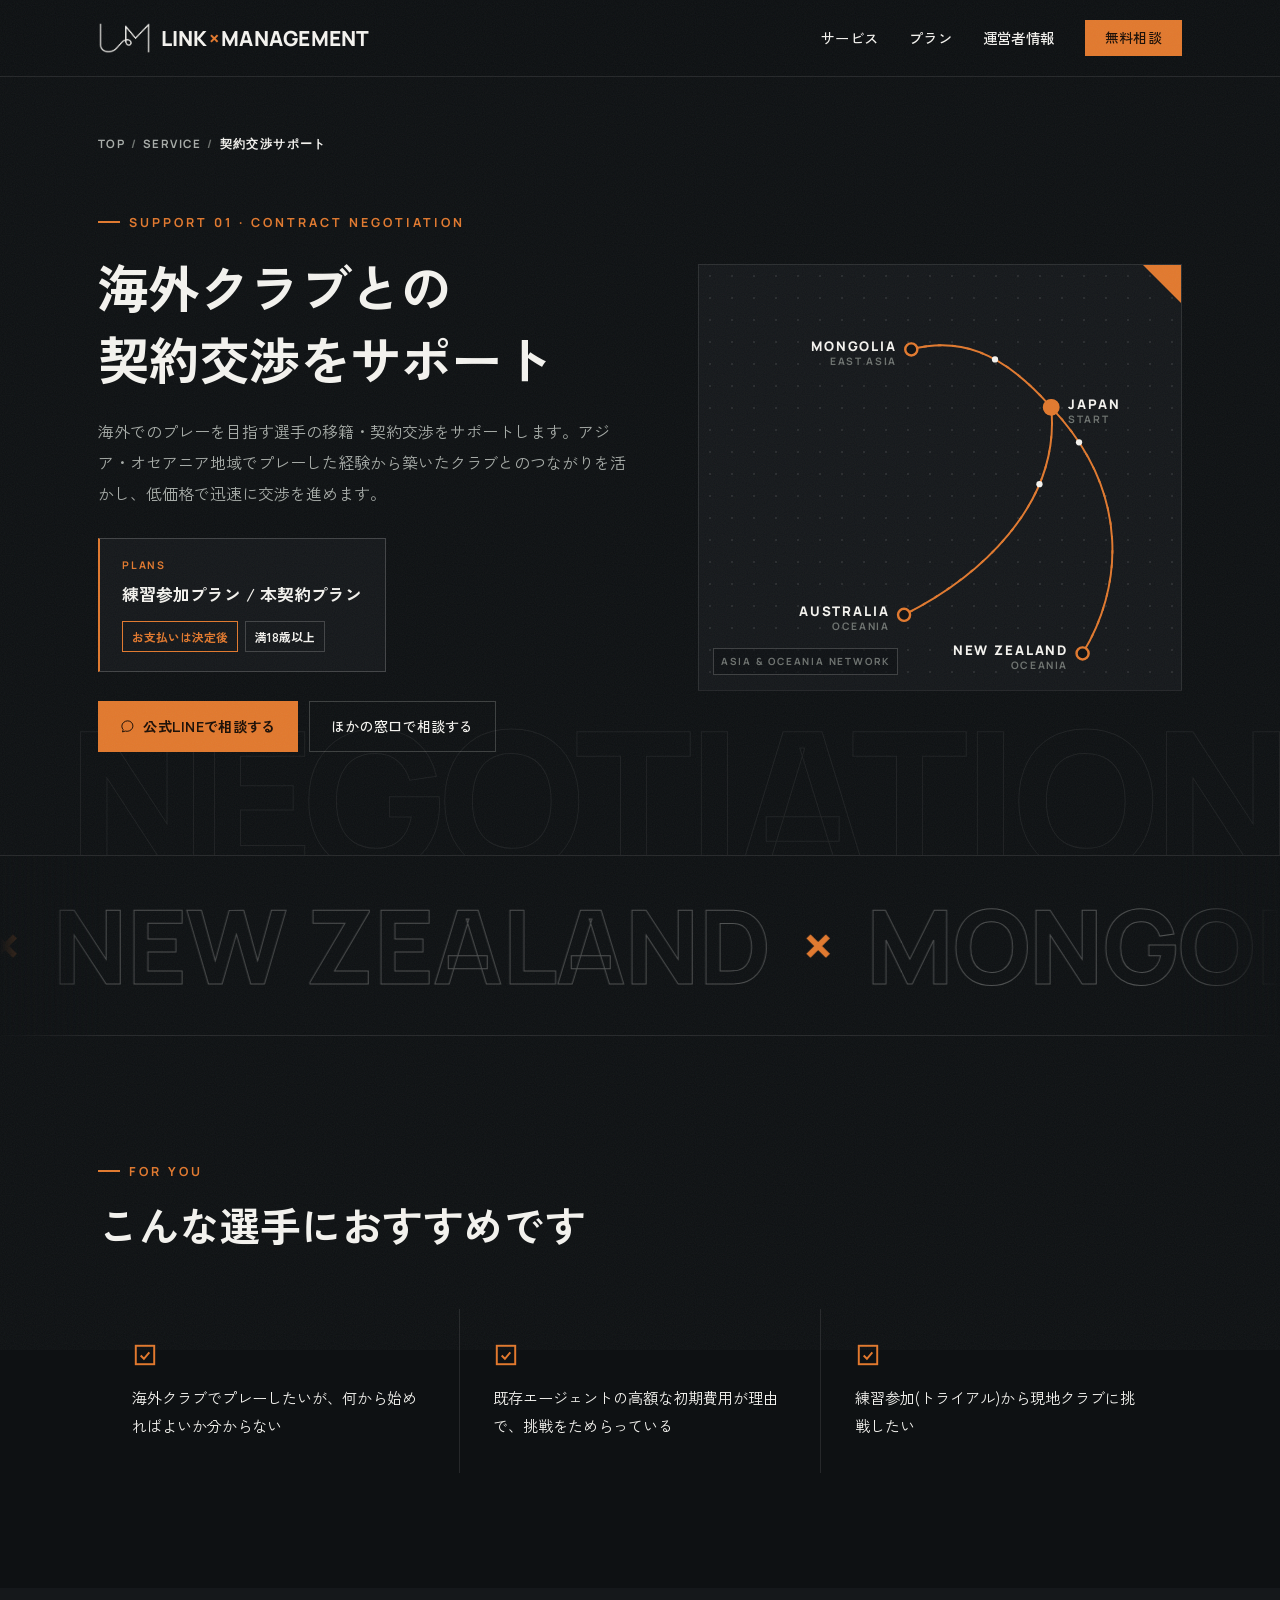
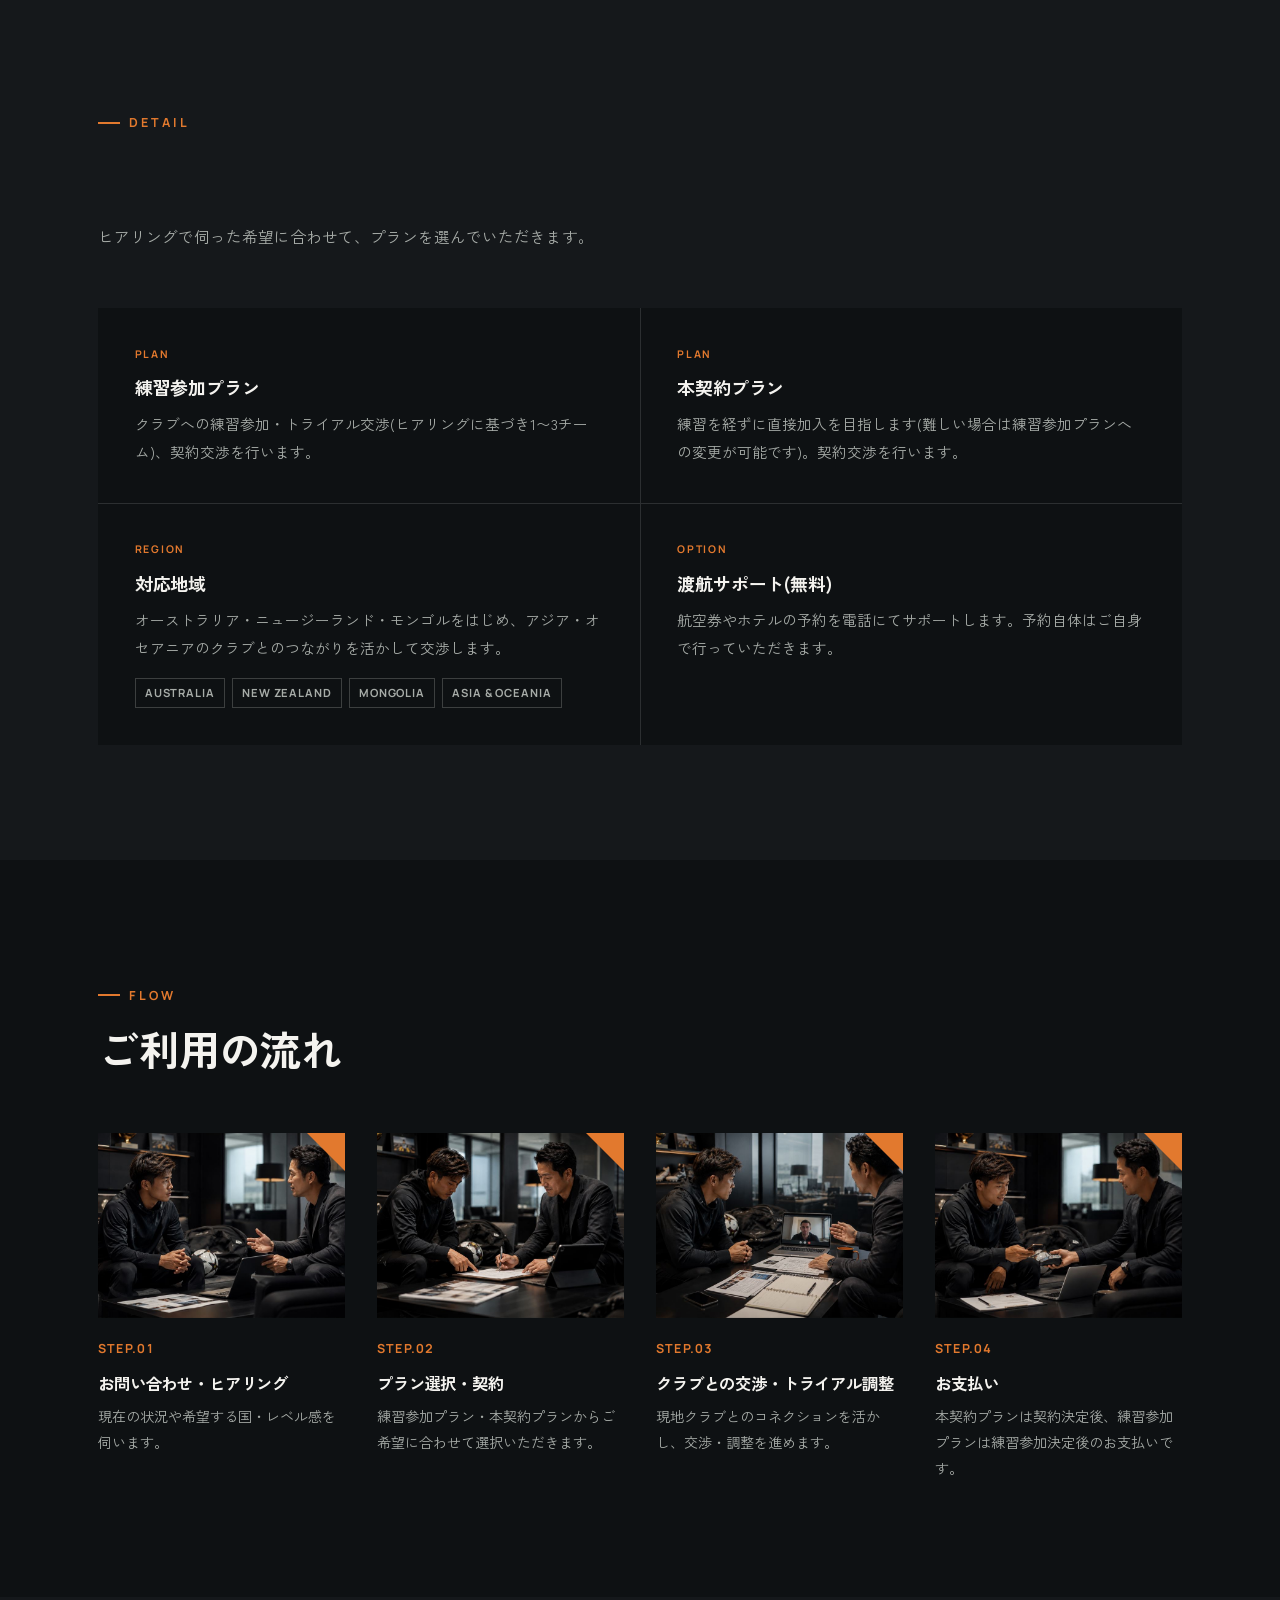
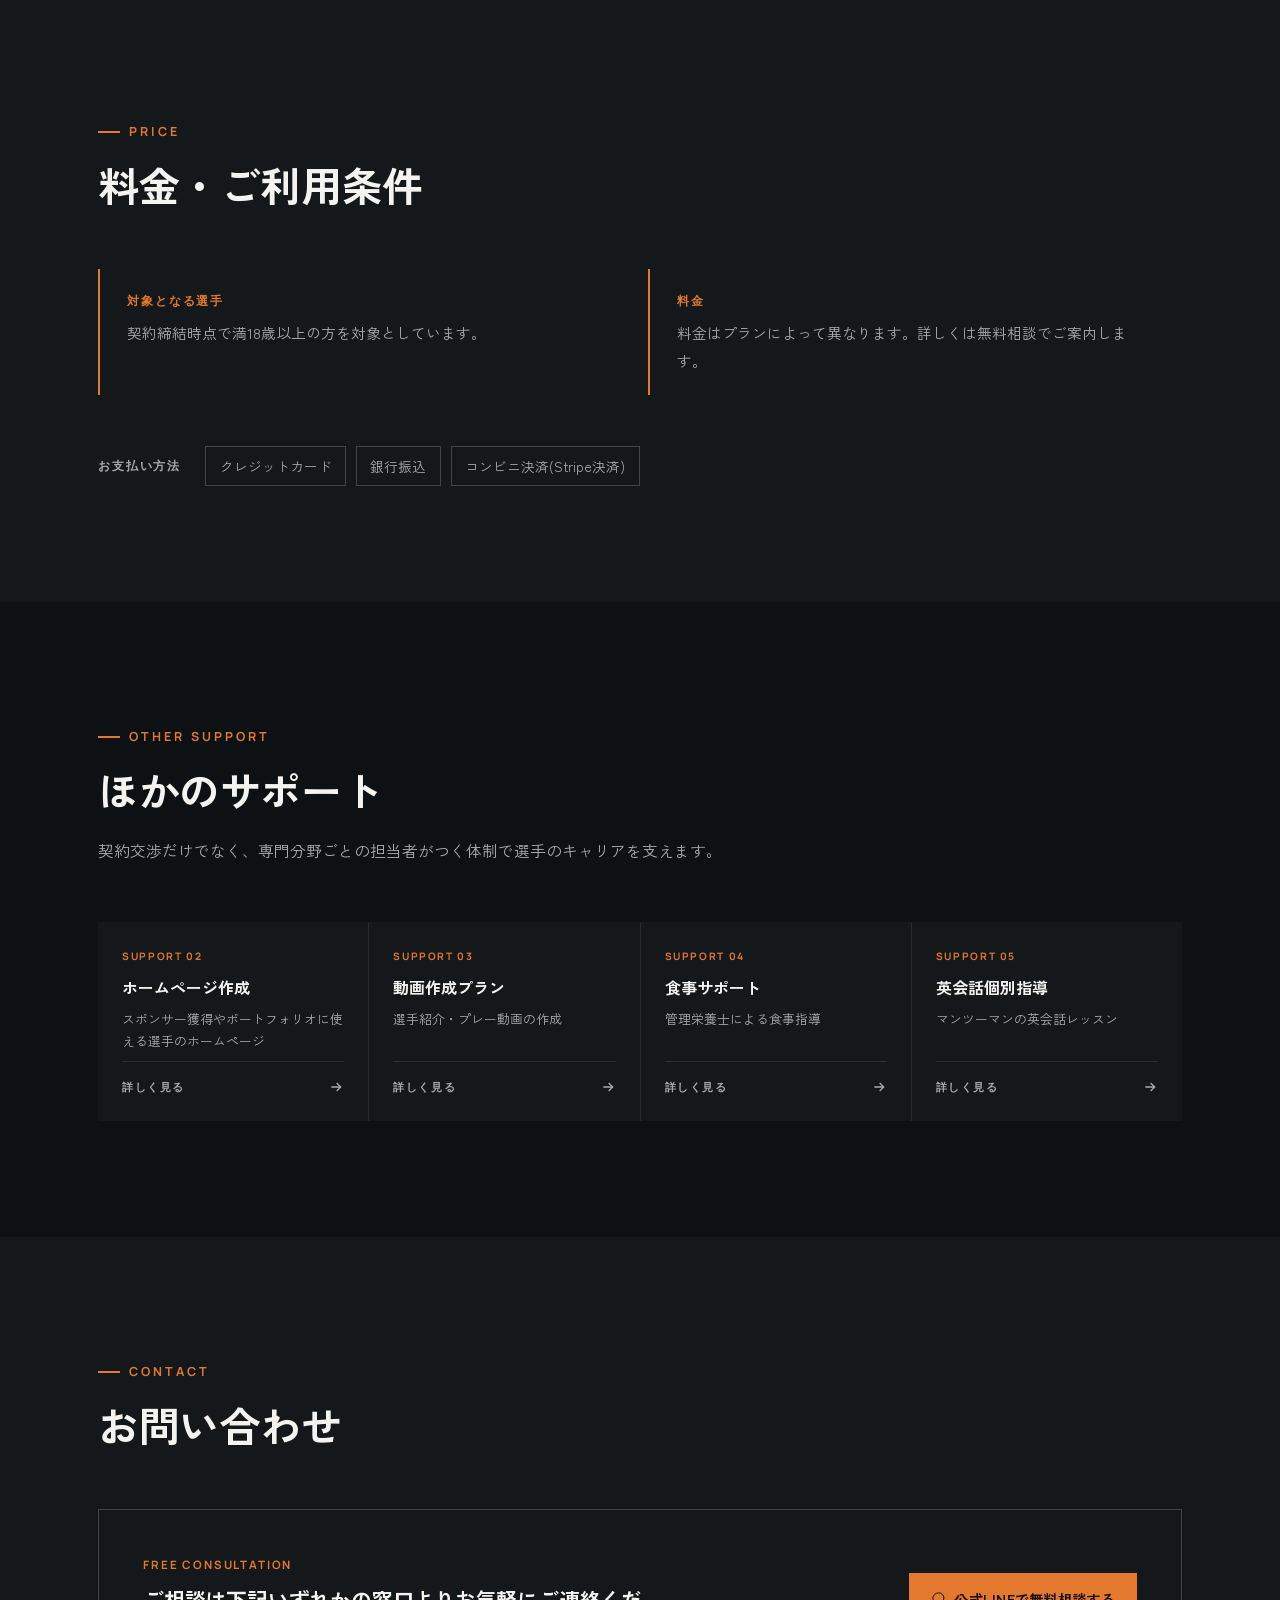
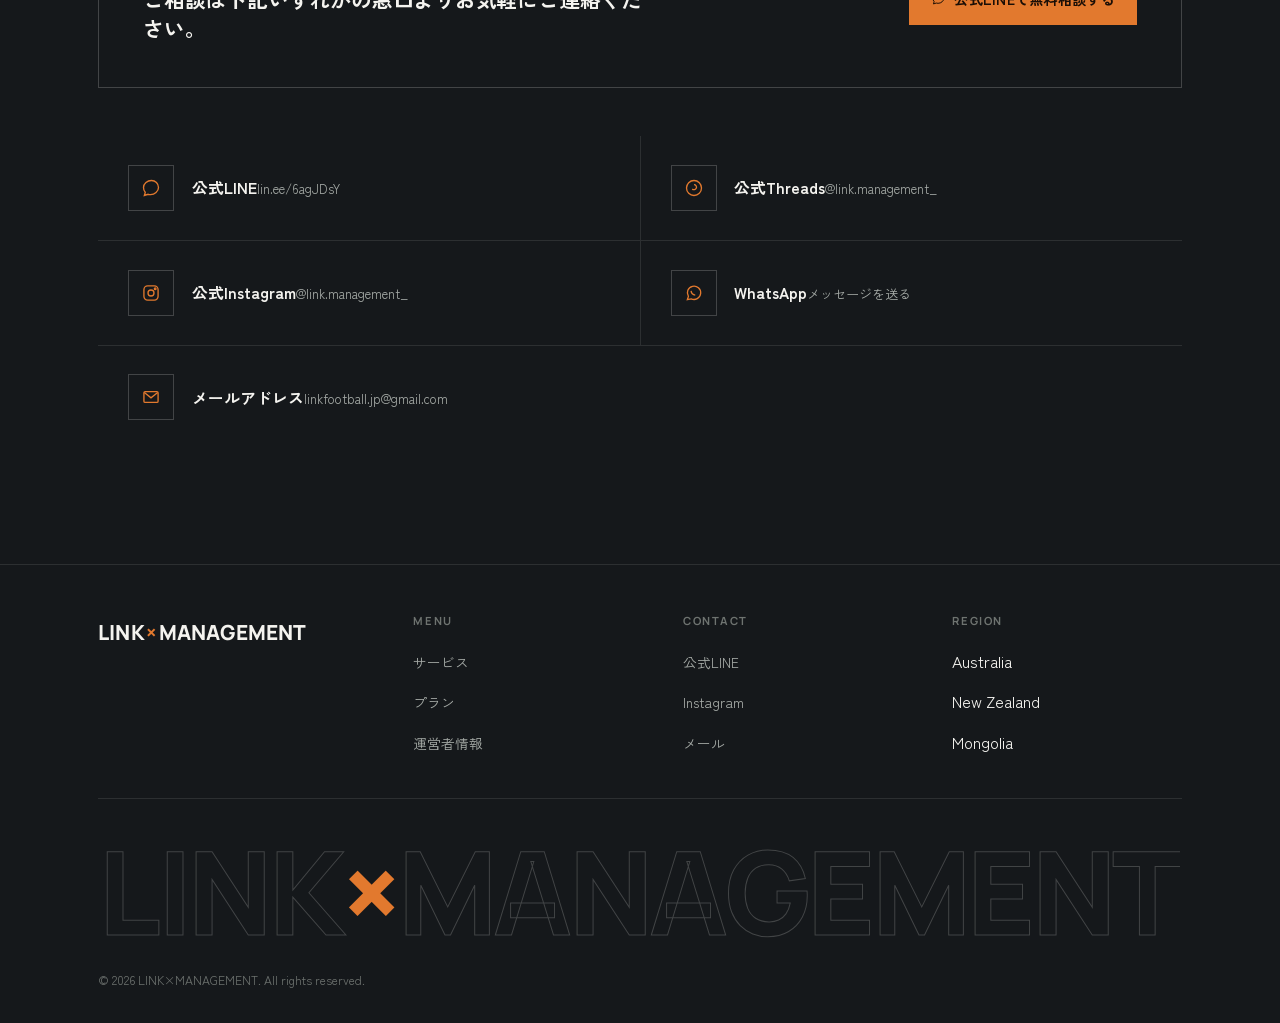
==== contract/index.html @ 553a246b "5つのサポートの詳細ページを追加し、トップページからリンク - /contract/ /website/ /video/ /nutrition/ /english/ を追加   (トップと同じデザイン" ====
<!DOCTYPE html>
<html lang="ja">
<head>
<meta charset="utf-8"/>
<meta content="width=device-width, initial-scale=1, viewport-fit=cover" name="viewport"/>
<title>契約交渉サポート | LINK×MANAGEMENT</title>
<meta content="海外でのプレーを目指す選手の移籍・契約交渉をサポートします。アジア・オセアニア地域でプレーした経験から築いたクラブとのつながりを活かし、低価格で迅速に交渉を進めます。" name="description"/>
<meta content="index, follow, max-image-preview:large" name="robots"/>
<link href="https://link-management.pages.dev/contract/" rel="canonical"/>
<meta content="website" property="og:type"/><meta content="LINK×MANAGEMENT" property="og:site_name"/>
<meta content="契約交渉サポート | LINK×MANAGEMENT" property="og:title"/><meta content="海外でのプレーを目指す選手の移籍・契約交渉をサポートします。アジア・オセアニア地域でプレーした経験から築いたクラブとのつながりを活かし、低価格で迅速に交渉を進めます。" property="og:description"/>
<meta content="https://link-management.pages.dev/contract/" property="og:url"/><meta content="https://link-management.pages.dev/og-image.jpg" property="og:image"/>
<meta content="#0E1113" name="theme-color"/>
<link href="data:image/svg+xml,%3Csvg xmlns='http://www.w3.org/2000/svg' viewBox='0 0 64 64'%3E%3Crect width='64' height='64' rx='8' fill='%230E1113'/%3E%3Ctext x='32' y='42' font-family='Arial,sans-serif' font-weight='900' font-size='24' fill='%23E2792E' text-anchor='middle'%3ELM%3C/text%3E%3C/svg%3E" rel="icon"/>
<link href="https://fonts.googleapis.com" rel="preconnect"/>
<link crossorigin="" href="https://fonts.gstatic.com" rel="preconnect"/>
<link href="https://fonts.googleapis.com/css2?family=Zen+Kaku+Gothic+New:wght@400;500;700;900&amp;family=Manrope:wght@400;500;600;700;800&amp;display=swap" rel="stylesheet"/>
<link href="/assets/site.css" rel="stylesheet"/>
<link href="/assets/support.css" rel="stylesheet"/>
<script>(function(){var r=document.documentElement;r.classList.add('motion');if(matchMedia('(prefers-reduced-motion: reduce)').matches)r.classList.add('rm');setTimeout(function(){r.classList.add('is-loaded');},1500);})();</script>
</head>
<body>
<a class="skip-link" href="#main">本文へスキップ</a>
<div aria-hidden="true" class="scroll-progress"></div>
<div aria-hidden="true" class="cursor is-hidden"></div><div aria-hidden="true" class="cursor-dot is-hidden"></div>
<header class="site-header" id="top">
<div class="wrap">
<a aria-label="LINK×MANAGEMENT トップへ" class="brand" href="/">
<span class="brand-logo-slot"><img alt="LINK×MANAGEMENT" src="/assets/img/logo.png" style="height:100%;width:auto;display:block;"/></span>
<span class="brand-wordmark">LINK<span class="x">×</span>MANAGEMENT</span>
</a>
<div class="header-right">
<nav aria-label="メインナビゲーション" class="nav-desktop">
<a href="/#service">サービス</a>
<a href="/#plans">プラン</a>
<a href="/#about">運営者情報</a>
<a class="nav-cta" href="#contact">無料相談</a>
</nav>
<button aria-controls="nav-mobile" aria-expanded="false" aria-label="メニューを開く" class="menu-toggle"><span></span><span></span><span></span></button>
</div>
</div>
</header>
<nav aria-label="モバイルナビゲーション" class="nav-mobile" id="nav-mobile">
<a href="/">トップ</a>
<a href="/#service">サービス</a>
<a href="/#plans">プラン</a>
<a href="/#about">運営者情報</a>
<a class="nav-cta" href="#contact">無料相談</a>
</nav>
<main id="main">
<section class="s-hero">
<span aria-hidden="true" class="s-hero__bgword">Negotiation</span>
<div class="wrap">
<nav aria-label="パンくずリスト" class="crumb"><a href="/">Top</a><span aria-hidden="true">/</span><a href="/#service">Service</a><span aria-hidden="true">/</span><span aria-current="page">契約交渉サポート</span></nav>
<div class="s-hero__grid">
<div class="s-hero__copy">
<span class="eyebrow">Support 01 · Contract Negotiation</span>
<h1>海外クラブとの<br>契約交渉をサポート</h1>
<p class="lead">海外でのプレーを目指す選手の移籍・契約交渉をサポートします。アジア・オセアニア地域でプレーした経験から築いたクラブとのつながりを活かし、低価格で迅速に交渉を進めます。</p>
<div class="price-tag"><span class="k">Plans</span><span class="v is-text">練習参加プラン / 本契約プラン</span><ul class="chips"><li class="is-accent">お支払いは決定後</li><li class="">満18歳以上</li></ul></div>
<div class="s-hero__ctas">
<a class="btn btn-accent" href="https://lin.ee/6agJDsY" rel="noopener" target="_blank"><svg fill="none" stroke="currentColor" stroke-width="1.6" viewBox="0 0 24 24"><path d="M21 11.5c0 4.7-4.7 8.5-9.5 8.5-1 0-2-.15-2.9-.45L4 21l1.1-3.8C3.8 15.9 3 13.8 3 11.5 3 6.8 7.7 3 12.5 3S21 6.8 21 11.5Z"></path></svg><span>公式LINEで相談する</span></a>
<a class="btn btn-outline" href="#contact">ほかの窓口で相談する</a>
</div>
</div>
<div class="visual route" aria-hidden="true"><div class="visual__in"><div class="visual__grid"></div><svg viewBox="0 0 400 352" preserveAspectRatio="xMidYMid meet"><path class="path-bg" d="M292,118 C250,70 214,60 176,70"></path><path class="path" d="M292,118 C250,70 214,60 176,70"></path><path class="flow" d="M292,118 C250,70 214,60 176,70" id="r0"></path><path class="path-bg" d="M292,118 C300,200 230,260 170,290"></path><path class="path" d="M292,118 C300,200 230,260 170,290"></path><path class="flow" d="M292,118 C300,200 230,260 170,290" id="r1"></path><path class="path-bg" d="M292,118 C360,190 350,270 318,322"></path><path class="path" d="M292,118 C360,190 350,270 318,322"></path><path class="flow" d="M292,118 C360,190 350,270 318,322" id="r2"></path><circle class="traveler" r="2.6"><animateMotion dur="2.6s" repeatCount="indefinite" begin="1.8s"><mpath href="#r0"></mpath></animateMotion></circle><circle class="traveler" r="2.6"><animateMotion dur="3.1s" repeatCount="indefinite" begin="2.1s"><mpath href="#r1"></mpath></animateMotion></circle><circle class="traveler" r="2.6"><animateMotion dur="3.6s" repeatCount="indefinite" begin="2.4s"><mpath href="#r2"></mpath></animateMotion></circle><circle class="pulse" cx="176" cy="70" r="5" style="--i:1"></circle><circle class="node" cx="176" cy="70" r="5"></circle><text class="lbl" x="164" y="71" text-anchor="end">MONGOLIA</text><text class="lbl-sub" x="164" y="83" text-anchor="end">EAST ASIA</text><circle class="pulse" cx="170" cy="290" r="5" style="--i:2"></circle><circle class="node" cx="170" cy="290" r="5"></circle><text class="lbl" x="158" y="291" text-anchor="end">AUSTRALIA</text><text class="lbl-sub" x="158" y="303" text-anchor="end">OCEANIA</text><circle class="pulse" cx="318" cy="322" r="5" style="--i:3"></circle><circle class="node" cx="318" cy="322" r="5"></circle><text class="lbl" x="306" y="323" text-anchor="end">NEW ZEALAND</text><text class="lbl-sub" x="306" y="335" text-anchor="end">OCEANIA</text><circle class="pulse" cx="292" cy="118" r="6" style="--i:0"></circle><circle class="node is-home" cx="292" cy="118" r="6"></circle><text class="lbl" x="306" y="119">JAPAN</text><text class="lbl-sub" x="306" y="131">START</text></svg></div><span class="visual__tag">Asia &amp; Oceania Network</span></div>
</div>
</div>
</section>
<div aria-hidden="true" class="marquee"><div class="marquee__track"><div class="marquee__group"><span class="marquee__item">Australia</span><span class="marquee__sep">×</span><span class="marquee__item">New Zealand</span><span class="marquee__sep">×</span><span class="marquee__item">Mongolia</span><span class="marquee__sep">×</span><span class="marquee__item">Asia &amp; Oceania</span><span class="marquee__sep">×</span></div><div class="marquee__group"><span class="marquee__item">Australia</span><span class="marquee__sep">×</span><span class="marquee__item">New Zealand</span><span class="marquee__sep">×</span><span class="marquee__item">Mongolia</span><span class="marquee__sep">×</span><span class="marquee__item">Asia &amp; Oceania</span><span class="marquee__sep">×</span></div></div></div>
<section id="for">
<div class="wrap">
<div class="section-head"><span class="eyebrow">For You</span><h2>こんな選手におすすめです</h2></div>
<div class="fit-grid"><div class="fit-card"><svg aria-hidden="true" fill="none" stroke="currentColor" stroke-width="1.8" viewBox="0 0 24 24"><rect x="3.5" y="3.5" width="17" height="17"></rect><path d="M8 12.5l3 3 5-6"></path></svg><p>海外クラブでプレーしたいが、何から始めればよいか分からない</p></div><div class="fit-card"><svg aria-hidden="true" fill="none" stroke="currentColor" stroke-width="1.8" viewBox="0 0 24 24"><rect x="3.5" y="3.5" width="17" height="17"></rect><path d="M8 12.5l3 3 5-6"></path></svg><p>既存エージェントの高額な初期費用が理由で、挑戦をためらっている</p></div><div class="fit-card"><svg aria-hidden="true" fill="none" stroke="currentColor" stroke-width="1.8" viewBox="0 0 24 24"><rect x="3.5" y="3.5" width="17" height="17"></rect><path d="M8 12.5l3 3 5-6"></path></svg><p>練習参加(トライアル)から現地クラブに挑戦したい</p></div></div>
</div>
</section>
<section class="bleed-alt" id="detail">
<div class="wrap">
<div class="section-head"><span class="eyebrow">Detail</span><h2>2つのプランから選べます</h2><p class="sub">ヒアリングで伺った希望に合わせて、プランを選んでいただきます。</p></div>
<div class="inc-grid"><div class="inc-card"><span class="k">Plan</span><h3>練習参加プラン</h3><p>クラブへの練習参加・トライアル交渉(ヒアリングに基づき1〜3チーム)、契約交渉を行います。</p></div><div class="inc-card"><span class="k">Plan</span><h3>本契約プラン</h3><p>練習を経ずに直接加入を目指します(難しい場合は練習参加プランへの変更が可能です)。契約交渉を行います。</p></div><div class="inc-card"><span class="k">Region</span><h3>対応地域</h3><p>オーストラリア・ニュージーランド・モンゴルをはじめ、アジア・オセアニアのクラブとのつながりを活かして交渉します。</p><ul class="tagline"><li>Australia</li><li>New Zealand</li><li>Mongolia</li><li>Asia &amp; Oceania</li></ul></div><div class="inc-card"><span class="k">Option</span><h3>渡航サポート(無料)</h3><p>航空券やホテルの予約を電話にてサポートします。予約自体はご自身で行っていただきます。</p></div></div>

</div>
</section>
<section id="flow">
<div class="wrap">
<div class="section-head"><span class="eyebrow">Flow</span><h2>ご利用の流れ</h2></div>
<ol class="flow flow--photo" style="--n:4"><li><div class="media-slot cut"><img alt="お問い合わせ・ヒアリングの様子" class="media-slot__ph" loading="lazy" src="/assets/img/step1.jpg"/></div><span class="num">STEP.01</span><h3>お問い合わせ・ヒアリング</h3><p>現在の状況や希望する国・レベル感を伺います。</p></li><li><div class="media-slot cut"><img alt="プラン選択・契約の様子" class="media-slot__ph" loading="lazy" src="/assets/img/step2.jpg"/></div><span class="num">STEP.02</span><h3>プラン選択・契約</h3><p>練習参加プラン・本契約プランからご希望に合わせて選択いただきます。</p></li><li><div class="media-slot cut"><img alt="クラブとの交渉・トライアル調整の様子" class="media-slot__ph" loading="lazy" src="/assets/img/step3.jpg"/></div><span class="num">STEP.03</span><h3>クラブとの交渉・トライアル調整</h3><p>現地クラブとのコネクションを活かし、交渉・調整を進めます。</p></li><li><div class="media-slot cut"><img alt="お支払いの様子" class="media-slot__ph" loading="lazy" src="/assets/img/step4.jpg"/></div><span class="num">STEP.04</span><h3>お支払い</h3><p>本契約プランは契約決定後、練習参加プランは練習参加決定後のお支払いです。</p></li></ol>
</div>
</section>
<section class="bleed-alt" id="price"><div class="wrap">
<div class="section-head"><span class="eyebrow">Price</span><h2>料金・ご利用条件</h2></div>

<div class="note-list"><div class="eligibility"><span class="label">対象となる選手</span><p>契約締結時点で満18歳以上の方を対象としています。</p></div><div class="eligibility"><span class="label">料金</span><p>料金はプランによって異なります。詳しくは無料相談でご案内します。</p></div></div>
<div class="payment-methods"><span class="label">お支払い方法</span><ul><li>クレジットカード</li><li>銀行振込</li><li>コンビニ決済(Stripe決済)</li></ul></div>
</div></section>
<section id="related">
<div class="wrap">
<div class="section-head"><span class="eyebrow">Other Support</span><h2>ほかのサポート</h2><p class="sub">契約交渉だけでなく、専門分野ごとの担当者がつく体制で選手のキャリアを支えます。</p></div>
<div class="rel-grid"><a class="rel-card" href="/website/"><span class="k">Support 02</span><span class="n">ホームページ作成</span><span class="d">スポンサー獲得やポートフォリオに使える選手のホームページ</span><span class="go">詳しく見る<svg fill="none" stroke="currentColor" stroke-width="2" viewBox="0 0 24 24"><path d="M5 12h14M13 6l6 6-6 6"></path></svg></span></a><a class="rel-card" href="/video/"><span class="k">Support 03</span><span class="n">動画作成プラン</span><span class="d">選手紹介・プレー動画の作成</span><span class="go">詳しく見る<svg fill="none" stroke="currentColor" stroke-width="2" viewBox="0 0 24 24"><path d="M5 12h14M13 6l6 6-6 6"></path></svg></span></a><a class="rel-card" href="/nutrition/"><span class="k">Support 04</span><span class="n">食事サポート</span><span class="d">管理栄養士による食事指導</span><span class="go">詳しく見る<svg fill="none" stroke="currentColor" stroke-width="2" viewBox="0 0 24 24"><path d="M5 12h14M13 6l6 6-6 6"></path></svg></span></a><a class="rel-card" href="/english/"><span class="k">Support 05</span><span class="n">英会話個別指導</span><span class="d">マンツーマンの英会話レッスン</span><span class="go">詳しく見る<svg fill="none" stroke="currentColor" stroke-width="2" viewBox="0 0 24 24"><path d="M5 12h14M13 6l6 6-6 6"></path></svg></span></a></div>
</div>
</section>
<section class="bleed-alt" id="contact">
<div class="wrap">
<div class="section-head">
<span class="eyebrow">Contact</span>
<h2 data-i18n="contact.h2">お問い合わせ</h2>
</div>
<div class="contact-cta">
<div class="t">
<span class="k">Free Consultation</span>
<h3 data-i18n="contact.cta_text">ご相談は下記いずれかの窓口よりお気軽にご連絡ください。</h3>
</div>
<a class="btn btn-accent" href="https://lin.ee/6agJDsY" rel="noopener" target="_blank">
<svg fill="none" stroke="currentColor" stroke-width="1.6" viewbox="0 0 24 24"><path d="M21 11.5c0 4.7-4.7 8.5-9.5 8.5-1 0-2-.15-2.9-.45L4 21l1.1-3.8C3.8 15.9 3 13.8 3 11.5 3 6.8 7.7 3 12.5 3S21 6.8 21 11.5Z"></path></svg>
<span data-i18n="contact.cta_button">公式LINEで無料相談する</span>
</a>
</div>
<div class="contact-grid">
<a class="contact-card" href="https://lin.ee/6agJDsY" rel="noopener" target="_blank">
<span class="icon"><svg fill="none" stroke="currentColor" stroke-width="1.6" viewbox="0 0 24 24"><path d="M21 11.5c0 4.7-4.7 8.5-9.5 8.5-1 0-2-.15-2.9-.45L4 21l1.1-3.8C3.8 15.9 3 13.8 3 11.5 3 6.8 7.7 3 12.5 3S21 6.8 21 11.5Z"></path></svg></span>
<span class="info"><span class="channel" data-i18n="contact.line_label">公式LINE</span><span class="detail">lin.ee/6agJDsY</span></span>
</a>
<a class="contact-card" href="https://www.threads.com/@link.management_" rel="noopener" target="_blank">
<span class="icon"><svg fill="none" stroke="currentColor" stroke-width="1.6" viewbox="0 0 24 24"><circle cx="12" cy="12" r="9"></circle><path d="M12 8a3 3 0 1 1-2.1 5.1"></path></svg></span>
<span class="info"><span class="channel" data-i18n="contact.threads_label">公式Threads</span><span class="detail">@link.management_</span></span>
</a>
<a class="contact-card" href="https://www.instagram.com/link.management_" rel="noopener" target="_blank">
<span class="icon"><svg fill="none" stroke="currentColor" stroke-width="1.6" viewbox="0 0 24 24"><rect height="17" rx="4.5" width="17" x="3.5" y="3.5"></rect><circle cx="12" cy="12" r="3.6"></circle><circle cx="17" cy="7" r="1"></circle></svg></span>
<span class="info"><span class="channel" data-i18n="contact.instagram_label">公式Instagram</span><span class="detail">@link.management_</span></span>
</a>
<a class="contact-card" href="https://wa.me/message/OH776LDKUG5LB1" rel="noopener" target="_blank">
<span class="icon"><svg fill="none" stroke="currentColor" stroke-width="1.6" viewbox="0 0 24 24"><path d="M4 20l1.3-3.9A8 8 0 1 1 8.6 19L4 20Z"></path><path d="M8.5 9.5c.3 2.6 2.4 4.7 5 5"></path></svg></span>
<span class="info"><span class="channel">WhatsApp</span><span class="detail" data-i18n="contact.whatsapp_detail">メッセージを送る</span></span>
</a>
<a class="contact-card" href="mailto:linkfootball.jp@gmail.com" style="grid-column:1/-1;">
<span class="icon"><svg fill="none" stroke="currentColor" stroke-width="1.6" viewbox="0 0 24 24"><rect height="13" rx="1.5" width="17" x="3.5" y="5.5"></rect><path d="M4 6.5 12 13l8-6.5"></path></svg></span>
<span class="info"><span class="channel" data-i18n="contact.email_label">メールアドレス</span><span class="detail">linkfootball.jp@gmail.com</span></span>
</a>
</div>
</div>
</section>
</main>
<footer class="site-footer">
<div class="wrap">
<div class="footer-grid">
<div class="footer-brand">
<span class="brand-wordmark">LINK<span class="x">×</span>MANAGEMENT</span>
</div>
<div class="footer-col">
<h4>Menu</h4>
<ul>
<li><a data-i18n="nav.service" href="/#service">サービス</a></li>
<li><a data-i18n="nav.plans" href="/#plans">プラン</a></li>
<li><a data-i18n="nav.about" href="/#about">運営者情報</a></li>
</ul>
</div>
<div class="footer-col">
<h4>Contact</h4>
<ul>
<li><a data-i18n="contact.line_label" href="https://lin.ee/6agJDsY" rel="noopener" target="_blank">公式LINE</a></li>
<li><a href="https://www.instagram.com/link.management_" rel="noopener" target="_blank">Instagram</a></li>
<li><a data-i18n="footer.contact.email" href="mailto:linkfootball.jp@gmail.com">メール</a></li>
</ul>
</div>
<div class="footer-col">
<h4>Region</h4>
<ul>
<li data-i18n="ticker.tag.au">Australia</li>
<li data-i18n="ticker.tag.nz">New Zealand</li>
<li data-i18n="ticker.tag.mn">Mongolia</li>
</ul>
</div>
</div>
<div aria-hidden="true" class="footer-mega"><span style="--i:0">L</span><span style="--i:1">I</span><span style="--i:2">N</span><span style="--i:3">K</span><span class="x" style="--i:4">×</span><span style="--i:5">M</span><span style="--i:6">A</span><span style="--i:7">N</span><span style="--i:8">A</span><span style="--i:9">G</span><span style="--i:10">E</span><span style="--i:11">M</span><span style="--i:12">E</span><span style="--i:13">N</span><span style="--i:14">T</span></div>
<div class="footer-bottom">
<span>© <span id="year"></span> LINK×MANAGEMENT. <span data-i18n="footer.copyright">All rights reserved.</span></span>
</div>
</div>
</footer>
<script src="/assets/support.js"></script>
</body>
</html>
---- assets/site.css ----
/* トップページ(index.html)の<style>と同じ内容。詳細ページ共通で読み込む。 */
/* ==============================================================
   LINK×MANAGEMENT — Design tokens
   参考: KTX株式会社サイト(ダーク基調・写真主体・力強いゴシック体の
   製造業コーポレートサイト)のトーン&マナーを踏襲。
   ============================================================== */
:root{
  --bg:#0E1113;
  --bg-1:#15181B;
  --bg-2:#1B1F22;
  --bg-3:#22262A;
  --ink:#F4F3EF;
  --ink-muted:#A7ACA8;
  --ink-faint:#6E7370;
  --line:rgba(244,243,239,.10);
  --line-strong:rgba(244,243,239,.20);
  --accent:#E2792E;
  --accent-2:#C6621F;
  --accent-soft:rgba(226,121,46,.14);
  --accent-ink:#1A0E06;

  --font-jp:'Zen Kaku Gothic New', 'Manrope', 'Hiragino Sans', sans-serif;
  --font-en:'Manrope', sans-serif;

  --container:1180px;
  --dur:.5s;
  --ease:cubic-bezier(.2,.7,.3,1);
}

@media (prefers-reduced-motion: reduce){
  html:not(.motion) *{animation-duration:.001ms !important; animation-iteration-count:1 !important; transition-duration:.001ms !important; scroll-behavior:auto !important;}
}

*,*::before,*::after{box-sizing:border-box;}
html{scroll-behavior:smooth;}
body{
  margin:0;
  background:var(--bg);
  color:var(--ink);
  font-family:var(--font-jp);
  font-weight:400;
  line-height:1.85;
  font-size:16px;
  -webkit-font-smoothing:antialiased;
  text-rendering:optimizeLegibility;
  overflow-x:hidden;
}
img,svg{display:block;max-width:100%;}
a{color:inherit;text-decoration:none;}
ul{margin:0;padding:0;list-style:none;}
h1,h2,h3,h4{
  font-family:var(--font-jp);
  font-weight:700;
  line-height:1.4;
  margin:0;
  letter-spacing:-0.01em;
}
p{margin:0;}
button{font:inherit;color:inherit;background:none;border:0;cursor:pointer;}

.wrap{
  max-width:var(--container);
  margin-inline:auto;
  padding-inline:clamp(1.25rem,4.5vw,3rem);
}

.eyebrow{
  display:inline-flex;
  align-items:center;
  gap:.7em;
  font-family:var(--font-en);
  font-weight:700;
  font-size:.78rem;
  letter-spacing:.24em;
  text-transform:uppercase;
  color:var(--accent);
}
.eyebrow::before{
  content:"";
  width:1.8em;
  height:2px;
  background:var(--accent);
  display:inline-block;
}

.section-head{
  max-width:44em;
  margin-bottom:clamp(2.25rem,5vw,3.5rem);
}
.section-head h2{
  margin-top:.8rem;
  font-size:clamp(1.7rem,3.6vw,2.55rem);
}
.section-head .sub{
  margin-top:1.1rem;
  color:var(--ink-muted);
  font-size:.98rem;
  line-height:1.9;
}

section{padding-block:clamp(4rem,9vw,7.5rem);}
.bleed-alt{background:var(--bg-1);}

/* ==============================================================
   Media slot — 画像差し替え用プレースホルダー
   実際の写真を入れる際は、対象の <img class="media-slot__ph"> の
   src 属性を写真のパスに差し替えるだけでOKです(class はそのまま)。
   下の figcaption(差し替え案内)は本番公開前に削除してください。
   ============================================================== */
.media-slot{
  position:relative;
  overflow:hidden;
  background:var(--bg-2);
  /* padding-top spacer sets the box's aspect ratio (width / height = --ar).
     Deliberately not using the aspect-ratio property here: combined with
     CSS Grid's track-sizing algorithm it triggers a layout bug in current
     Chromium where grid items runaway-grow on reflow. This technique is
     equivalent and doesn't interact with grid sizing at all. */
}
.media-slot::before{
  content:"";
  display:block;
  padding-top:calc(100% / var(--ar, 1.6));
}
.media-slot__ph{
  position:absolute;
  inset:0;
  width:100%;height:100%;
  object-fit:cover;
  display:block;
}
.media-slot__tag{
  position:absolute;
  left:.9rem;bottom:.9rem;
  display:inline-flex;
  align-items:center;
  gap:.5em;
  background:rgba(14,17,19,.82);
  border:1px solid var(--line-strong);
  color:var(--ink-muted);
  font-size:.68rem;
  letter-spacing:.04em;
  padding:.5em .8em;
  max-width:calc(100% - 1.8rem);
  backdrop-filter:blur(4px);
}
.media-slot__tag b{color:var(--accent);font-weight:700;}

/* Corner-cut signature detail on every photo slot.
   Deliberately ::after only: ::before on .media-slot is already used as
   the aspect-ratio spacer, and an element can only have one ::before. */
.media-slot.cut::after{
  content:"";
  position:absolute;
  right:0;top:0;
  width:0;height:0;
  border-style:solid;
  border-width:0 38px 38px 0;
  border-color:transparent var(--accent) transparent transparent;
  z-index:1;
}

/* ==============================================================
   Skip link / focus
   ============================================================== */
.skip-link{
  position:absolute;
  left:-999px;top:auto;
  background:var(--accent);
  color:var(--accent-ink);
  padding:.8em 1.2em;
  z-index:200;
  font-weight:700;
}
.skip-link:focus{left:1rem;top:1rem;}
a:focus-visible,button:focus-visible,input:focus-visible{
  outline:2px solid var(--accent);
  outline-offset:3px;
}

/* ==============================================================
   Header
   ============================================================== */
.site-header{
  position:sticky;top:0;z-index:100;
  background:rgba(14,17,19,.88);
  backdrop-filter:blur(10px);
  -webkit-backdrop-filter:blur(10px);
  border-bottom:1px solid var(--line);
  transition:border-color .3s var(--ease);
}
.site-header.is-scrolled{border-color:var(--line-strong);}
.site-header .wrap{
  display:flex;align-items:center;justify-content:space-between;
  height:76px;
}
.header-right{display:flex;align-items:center;gap:clamp(.75rem,2vw,1.25rem);}
.brand{display:flex;align-items:center;gap:.6rem;}
.brand-logo-slot{
  height:32px;
  width:auto;
  display:flex;align-items:center;
}
.brand-logo-slot img{max-width:none;}
.brand-wordmark{
  font-family:var(--font-en);
  font-weight:800;
  font-size:1.3rem;
  letter-spacing:.01em;
  color:var(--ink);
  white-space:nowrap;
}
.brand-wordmark .x{color:var(--accent);font-weight:700;padding-inline:.06em;}

.nav-desktop{display:flex;align-items:center;gap:clamp(1.3rem,2.4vw,2.4rem);}
.nav-desktop a{
  font-size:.9rem;
  font-weight:500;
  letter-spacing:.02em;
  position:relative;
  padding-block:.3rem;
}
.nav-desktop a::after{
  content:"";
  position:absolute;left:0;right:0;bottom:0;
  height:2px;background:var(--accent);
  transform:scaleX(0);transform-origin:right;
  transition:transform .3s var(--ease);
}
.nav-desktop a:hover::after,.nav-desktop a:focus-visible::after{
  transform:scaleX(1);transform-origin:left;
}
.nav-cta{
  display:inline-flex;align-items:center;gap:.5em;
  background:var(--accent);
  color:var(--accent-ink) !important;
  padding:.65em 1.4em;
  font-size:.85rem !important;
  font-weight:700;
  letter-spacing:.03em;
  border:1px solid var(--accent);
  transition:background .3s var(--ease), border-color .3s var(--ease);
}
.nav-cta:hover{background:var(--accent-2);border-color:var(--accent-2);}
.nav-cta::after{display:none !important;}

/* ==============================================================
   Language switcher (custom dropdown — native <select> was tried
   first, but flag emoji render as a plain dot inside native
   <option> elements in some environments; a custom listbox lets us
   guarantee the flag+name presentation everywhere.)
   ============================================================== */
.lang-switch{position:relative;flex-shrink:0;}
.lang-trigger{
  display:inline-flex;align-items:center;gap:.5em;
  background:var(--bg-2);
  border:1px solid var(--line-strong);
  color:var(--ink);
  font-family:var(--font-jp);
  font-size:.82rem;
  padding:.5em .7em;
  cursor:pointer;
  transition:border-color .25s var(--ease);
  max-width:150px;
}
.lang-trigger:hover,.lang-trigger[aria-expanded="true"]{border-color:var(--accent);}
.lang-trigger__flag{font-size:1.05em;line-height:1;flex-shrink:0;}
.lang-trigger__name{overflow:hidden;text-overflow:ellipsis;white-space:nowrap;}
.lang-trigger__chevron{width:13px;height:13px;flex-shrink:0;margin-left:auto;color:var(--ink-muted);transition:transform .25s var(--ease);}
.lang-trigger[aria-expanded="true"] .lang-trigger__chevron{transform:rotate(180deg);}

.lang-listbox{
  position:absolute;
  top:calc(100% + 8px);right:0;
  min-width:170px;
  background:var(--bg-1);
  border:1px solid var(--line-strong);
  box-shadow:0 16px 40px -12px rgba(0,0,0,.6);
  z-index:110;
  max-height:70vh;
  overflow-y:auto;
}
.lang-listbox[hidden]{display:none;}
.lang-listbox li{
  display:flex;align-items:center;gap:.7em;
  padding:.65em .9em;
  font-size:.86rem;
  cursor:pointer;
  transition:background .15s var(--ease);
}
.lang-listbox li:hover,.lang-listbox li:focus-visible{background:var(--bg-2);outline:none;}
.lang-listbox li[aria-selected="true"]{color:var(--accent);font-weight:700;}
.lang-listbox li .flag{font-size:1.1em;line-height:1;flex-shrink:0;}
@media (max-width:480px){
  .lang-trigger{max-width:76px;padding:.5em .55em;}
  .lang-trigger__name{display:none;}
  .lang-trigger__chevron{margin-left:.1em;}
  .lang-listbox{right:-8px;}
}

.menu-toggle{
  display:none;flex-direction:column;justify-content:center;gap:5px;
  width:44px;height:44px;border:1px solid var(--line-strong);
}
.menu-toggle span{
  width:20px;height:2px;background:var(--ink);margin-inline:auto;
  transition:transform .3s var(--ease), opacity .3s var(--ease);
}
.menu-toggle[aria-expanded="true"] span:nth-child(1){transform:translateY(7px) rotate(45deg);}
.menu-toggle[aria-expanded="true"] span:nth-child(2){opacity:0;}
.menu-toggle[aria-expanded="true"] span:nth-child(3){transform:translateY(-7px) rotate(-45deg);}

.nav-mobile{
  position:fixed;inset:76px 0 0 0;
  background:var(--bg);
  padding:2.5rem clamp(1.25rem,6vw,3rem);
  display:flex;flex-direction:column;gap:1.7rem;
  transform:translateY(-8px);opacity:0;pointer-events:none;
  transition:opacity .3s var(--ease), transform .3s var(--ease);
  z-index:90;overflow-y:auto;
}
.nav-mobile.is-open{opacity:1;transform:translateY(0);pointer-events:auto;}
.nav-mobile a{
  font-family:var(--font-en);
  font-weight:700;
  font-size:1.5rem;
  letter-spacing:.01em;
  border-bottom:1px solid var(--line);
  padding-bottom:1.1rem;
}
.nav-mobile .nav-cta{
  align-self:flex-start;margin-top:.5rem;
}

/* ==============================================================
   Hero — full-bleed photo
   ============================================================== */
.hero{position:relative;background:var(--bg);padding-block:0;}
.hero-media{
  position:relative;
  aspect-ratio:4/3;
  max-height:52vh;
}
@media (min-width:640px){.hero-media{aspect-ratio:16/9;max-height:70vh;}}
@media (min-width:1024px){.hero-media{aspect-ratio:21/9;max-height:74vh;}}
/* The copy always flows in normal document flow below the image (never
   overlaid on top of it). An overlay-on-image treatment was tried, but
   the hero copy's height depends on how much lead-paragraph content is
   authored — it has grown over revisions and is likely to again — and
   at any given screen width there's no guarantee the image is tall
   enough to contain it. When it wasn't, the overlaid text spilled
   upward and collided with the sticky header, and that broken range
   kept shifting wider every time the copy grew. Flowing below the image
   is correct at every width regardless of how much text it holds. */
.hero-media::after{
  content:"";
  position:absolute;inset:0;
  z-index:1;
  background:linear-gradient(180deg, rgba(14,17,19,0) 0%, rgba(14,17,19,.05) 75%, rgba(14,17,19,.35) 100%);
}
.hero-copy{
  position:static;
  z-index:2;
  background:var(--bg);
  padding:2rem 1.25rem 2.5rem;
  max-width:var(--container);
  margin-inline:auto;
}
@media (min-width:640px){
  .hero-copy{padding:2.5rem clamp(1.25rem,4.5vw,3rem) 3rem;}
}
@media (min-width:1024px){
  .hero-copy{padding:3rem clamp(1.25rem,4.5vw,3rem) 3.5rem;}
}
.hero-copy .eyebrow{margin-bottom:1.2rem;}
.hero h1{
  font-size:clamp(1.5rem,5.6vw,3.6rem);
  color:var(--ink);
  /* No max-width here: every language's headline already has an explicit
     <br> placed at the intended 2-line break. A ch-based cap here was
     tuned for Latin text and cut Japanese/CJK lines off far too early
     (each full-width character is ~2ch), forcing an unwanted 3rd line. */
}
.hero .lead{
  margin-top:1.4rem;
  max-width:38em;
  color:var(--ink-muted);
  font-size:1rem;
  line-height:1.95;
}
.hero-ctas{
  display:flex;flex-wrap:wrap;gap:.8rem;
  margin-top:2rem;
}
/* Below desktop, button widths vary by label length ("Threadsで相談する"
   vs "メールで問い合わせる"), so flex-wrap pairs them unevenly — e.g. two
   buttons filling one row, then a lone button starting the next row,
   which reads like it's oddly stranded on one side. A fixed 2-column
   grid keeps every row evenly paired regardless of label length. */
@media (max-width:1023px){
  .hero-ctas{display:grid;grid-template-columns:1fr 1fr;gap:.65rem;}
  .hero-ctas .btn{width:100%;justify-content:center;text-align:center;}
  .hero-ctas .btn-accent{grid-column:1/-1;}
}
.btn{
  display:inline-flex;align-items:center;gap:.6em;
  padding:.85em 1.5em;
  font-size:.88rem;font-weight:500;
  letter-spacing:.02em;
  border:1px solid transparent;
  transition:background .3s var(--ease), color .3s var(--ease), border-color .3s var(--ease), transform .15s var(--ease);
}
.btn svg{width:1.05em;height:1.05em;flex-shrink:0;}
.btn:active{transform:translateY(1px);}
.btn-accent{background:var(--accent);color:var(--accent-ink);border-color:var(--accent);font-weight:700;}
.btn-accent:hover{background:var(--accent-2);border-color:var(--accent-2);}
.btn-outline{border-color:var(--line-strong);color:var(--ink);}
.btn-outline:hover{border-color:var(--accent);color:var(--accent);}

/* ticker / info bar under hero */
.ticker{
  background:var(--bg-1);
  border-bottom:1px solid var(--line);
}
.ticker .wrap{
  display:flex;flex-wrap:wrap;align-items:center;gap:1rem 2rem;
  padding-block:1.1rem;
}
.ticker-label{
  display:inline-flex;align-items:center;gap:.6em;
  font-family:var(--font-en);
  font-size:.72rem;font-weight:700;
  letter-spacing:.14em;text-transform:uppercase;
  color:var(--ink-muted);
}
.ticker-label svg{width:1.1em;height:1.1em;color:var(--accent);}
.region-tags{display:flex;flex-wrap:wrap;gap:.6rem;flex:1;}
.region-tags li{
  font-family:var(--font-en);
  font-size:.74rem;font-weight:600;
  letter-spacing:.08em;text-transform:uppercase;
  border:1px solid var(--line-strong);
  padding:.5em .95em;
  color:var(--ink-muted);
}
.ticker-link{
  font-size:.84rem;font-weight:700;color:var(--accent);
  display:inline-flex;align-items:center;gap:.4em;
  white-space:nowrap;
}
.ticker-link svg{width:1em;height:1em;transition:transform .25s var(--ease);}
.ticker-link:hover svg{transform:translateX(3px);}

/* ==============================================================
   Service — feature blocks (alternating)
   ============================================================== */
.service-intro{
  max-width:52em;
  font-size:1.02rem;
  line-height:2;
  color:var(--ink-muted);
}
.subblock-title{
  margin-top:clamp(3.25rem,6vw,4.5rem);
  margin-bottom:1.6rem;
  font-size:1.1rem;
  font-weight:700;
  letter-spacing:.02em;
}

.feature-list{display:flex;flex-direction:column;gap:1px;background:var(--line);}
.feature{
  display:grid;
  grid-template-columns:1fr 1fr;
  gap:0;
  background:var(--bg);
  align-items:stretch;
}
.feature:nth-child(even) .feature-media{order:2;}
.feature-body{
  padding:clamp(1.75rem,3.5vw,3rem);
  display:flex;flex-direction:column;justify-content:center;
}
.feature-num{
  font-family:var(--font-en);
  font-weight:700;
  font-size:.82rem;
  letter-spacing:.1em;
  color:var(--accent);
  display:block;
  margin-bottom:1rem;
}
.feature-body h3{
  font-size:1.2rem;
  line-height:1.6;
  margin-bottom:.8rem;
}
.feature-body p{
  font-size:.92rem;
  color:var(--ink-muted);
  line-height:1.9;
}

.eligibility{
  margin-top:clamp(2.5rem,4vw,3.25rem);
  border-left:2px solid var(--accent);
  padding:1.3rem 1.7rem;
  background:var(--bg-1);
  max-width:44em;
}
.eligibility .label{
  font-family:var(--font-en);
  font-size:.72rem;font-weight:700;
  letter-spacing:.16em;text-transform:uppercase;
  color:var(--accent);
  display:block;margin-bottom:.5rem;
}
.eligibility p{font-size:.92rem;color:var(--ink-muted);}

/* ==============================================================
   Plans — two-card "business unit" style
   ============================================================== */
.plan-grid{
  display:grid;
  grid-template-columns:repeat(2,1fr);
  gap:1px;
  background:var(--line);
}
.plan-card{
  background:var(--bg);
  display:flex;flex-direction:column;
}
.plan-card .media-slot{--ar:1.6;}
.plan-body{padding:clamp(1.75rem,3vw,2.4rem);display:flex;flex-direction:column;flex-grow:1;}
.plan-card h3{font-size:1.25rem;margin-bottom:.9rem;}
.plan-badge{
  display:inline-block;
  background:var(--accent);
  color:var(--accent-ink);
  font-size:.68rem;font-weight:700;
  letter-spacing:.06em;
  padding:.4em .8em;
  margin-bottom:1rem;
  align-self:flex-start;
}
.plan-card .price{
  font-family:var(--font-en);
  font-size:2.2rem;font-weight:700;
  color:var(--ink);margin-bottom:.3rem;
}
.plan-card .price .yen{font-size:1.1rem;font-weight:600;margin-right:.15em;}
.plan-card .price .tax{font-family:var(--font-jp);font-size:.78rem;font-weight:400;color:var(--ink-faint);margin-left:.35em;}
.plan-card .desc{
  margin-top:1rem;padding-top:1.2rem;
  border-top:1px solid var(--line);
  font-size:.92rem;color:var(--ink-muted);line-height:1.95;
  flex-grow:1;
}

.continued-support{
  margin-top:clamp(1.75rem,3vw,2.25rem);
  display:flex;flex-wrap:wrap;gap:1rem 2rem;
  align-items:baseline;justify-content:space-between;
  border:1px dashed var(--line-strong);
  padding:1.4rem 1.7rem;
}
.continued-support .t{font-size:.94rem;color:var(--ink-muted);}
.continued-support .t strong{font-weight:700;color:var(--ink);}
.continued-support .rate{
  font-family:var(--font-en);font-size:1.35rem;font-weight:700;
  color:var(--accent);white-space:nowrap;
}

.option-table{display:grid;gap:1px;background:var(--line);}
.option-row{
  display:grid;
  grid-template-columns:1.1fr 2.2fr .9fr;
  gap:1.5rem;
  background:var(--bg-1);
  padding:1.3rem 1.6rem;
  align-items:center;
}
.option-row .cell-label{
  font-family:var(--font-en);
  font-size:.66rem;font-weight:700;
  letter-spacing:.14em;text-transform:uppercase;
  color:var(--accent);
  display:block;margin-bottom:.35rem;
}
.option-row .name{font-weight:700;font-size:.98rem;}
.option-row .content{font-size:.88rem;color:var(--ink-muted);line-height:1.85;}
.option-row .price{
  font-family:var(--font-en);font-weight:700;font-size:1.02rem;text-align:right;
}
.option-row .price .tax{font-family:var(--font-jp);font-weight:400;font-size:.72rem;color:var(--ink-faint);display:block;text-align:right;}

.payment-methods{
  margin-top:clamp(2.5rem,4vw,3.25rem);
  display:flex;flex-wrap:wrap;align-items:center;gap:1rem 1.5rem;
}
.payment-methods .label{
  font-family:var(--font-en);font-size:.72rem;font-weight:700;
  letter-spacing:.16em;text-transform:uppercase;color:var(--ink-muted);
}
.payment-methods ul{display:flex;flex-wrap:wrap;gap:.6rem;}
.payment-methods li{
  font-size:.85rem;border:1px solid var(--line-strong);
  padding:.5em 1em;color:var(--ink-muted);
}

/* ==============================================================
   Results — photo card grid, empty state
   ============================================================== */
.results-grid{
  display:grid;
  grid-template-columns:repeat(3,1fr);
  gap:1px;background:var(--line);
}
.result-card{background:var(--bg);}
.result-card .media-slot{--ar:0.8;}
.result-body{padding:1.5rem 1.5rem 1.7rem;}
.result-body .quote-mark{
  font-family:var(--font-en);
  font-size:1.8rem;font-weight:700;
  color:var(--accent);line-height:1;
  display:block;margin-bottom:.6rem;
}
.result-body .msg{font-size:.86rem;line-height:1.85;color:var(--ink-muted);}
.results-note{
  margin-top:2.25rem;
  font-size:.88rem;color:var(--ink-muted);
  max-width:44em;
  border-top:1px solid var(--line);
  padding-top:1.4rem;
}

/* ==============================================================
   About / founder
   ============================================================== */
.about-layout{
  display:grid;
  grid-template-columns:.9fr 1.1fr;
  gap:0;
  border:1px solid var(--line);
}
.about-layout .media-slot{--ar:0.8;height:100%;}
.about-body{
  padding:clamp(2rem,4vw,3rem);
  display:flex;flex-direction:column;justify-content:center;
  background:var(--bg-1);
}
.about-body .role{
  font-family:var(--font-en);font-size:.72rem;font-weight:700;
  letter-spacing:.16em;text-transform:uppercase;color:var(--accent);
}
.about-body .name{
  margin-top:.7rem;
  font-size:1.3rem;font-weight:900;
}
.about-body .locales{
  margin-top:1.2rem;padding-top:1.2rem;
  border-top:1px solid var(--line);
  font-size:.82rem;color:var(--ink-muted);line-height:2;
  margin-bottom:1.6rem;
}
.about-message p{font-size:.98rem;line-height:2.05;color:var(--ink-muted);}
.about-message p + p{margin-top:1.3rem;}

/* ==============================================================
   Contact
   ============================================================== */
.contact-cta{
  background:var(--bg-1);
  border:1px solid var(--line-strong);
  padding:clamp(2rem,4vw,2.75rem);
  display:flex;flex-wrap:wrap;align-items:center;justify-content:space-between;
  gap:1.5rem;
  margin-bottom:clamp(2.5rem,4vw,3rem);
}
.contact-cta .t{max-width:32em;}
.contact-cta .t .k{
  font-family:var(--font-en);font-size:.72rem;font-weight:700;
  letter-spacing:.16em;text-transform:uppercase;color:var(--accent);
  display:block;margin-bottom:.6rem;
}
.contact-cta .t h3{font-size:1.3rem;}

.contact-grid{
  display:grid;grid-template-columns:repeat(2,1fr);
  gap:1px;background:var(--line);
}
.contact-card{
  background:var(--bg-1);
  padding:1.8rem 1.9rem;
  display:flex;align-items:center;gap:1.1rem;
  transition:background .25s var(--ease);
}
.contact-card:hover{background:var(--bg-2);}
.contact-card .icon{
  width:46px;height:46px;flex-shrink:0;
  border:1px solid var(--line-strong);
  display:flex;align-items:center;justify-content:center;
  color:var(--accent);
}
.contact-card .icon svg{width:20px;height:20px;}
.contact-card .info{min-width:0;}
.contact-card .channel{font-weight:700;font-size:.98rem;}
.contact-card .detail{
  font-size:.82rem;color:var(--ink-muted);margin-top:.2rem;
  overflow-wrap:anywhere;
}

/* ==============================================================
   Footer
   ============================================================== */
.site-footer{
  background:var(--bg-1);
  border-top:1px solid var(--line);
  padding-block:3rem 2rem;
}
.footer-grid{
  display:grid;
  grid-template-columns:1.2fr repeat(3,1fr);
  gap:2.5rem;
  padding-bottom:2.5rem;
  border-bottom:1px solid var(--line);
}
.footer-brand .brand-wordmark{display:block;margin-bottom:1rem;}
.footer-brand p{font-size:.82rem;color:var(--ink-faint);line-height:1.9;max-width:26em;}
.footer-col h4{
  font-family:var(--font-en);
  font-size:.7rem;font-weight:700;letter-spacing:.14em;text-transform:uppercase;
  color:var(--ink-faint);margin-bottom:1.1rem;
}
.footer-col ul{display:flex;flex-direction:column;gap:.7rem;}
.footer-col a{font-size:.86rem;color:var(--ink-muted);}
.footer-col a:hover{color:var(--accent);}
.footer-bottom{
  padding-top:1.6rem;
  display:flex;flex-wrap:wrap;justify-content:space-between;gap:1rem;
  font-size:.76rem;color:var(--ink-faint);
}

/* ==============================================================
   Responsive breakpoints
   ============================================================== */
@media (max-width:1024px){
  .about-layout{grid-template-columns:1fr;}
  .about-layout .media-slot{--ar:1.778;}
  .footer-grid{grid-template-columns:1fr 1fr;}
}

@media (max-width:860px){
  .nav-desktop{display:none;}
  .menu-toggle{display:flex;}
  .feature{grid-template-columns:1fr;}
  .feature-media{order:-1 !important;}
  .feature-media .media-slot{--ar:1.6;}
  .plan-grid{grid-template-columns:1fr;}
  .results-grid{grid-template-columns:1fr 1fr;}
  .contact-grid{grid-template-columns:1fr;}
  .footer-grid{grid-template-columns:1fr 1fr;gap:2rem 1.5rem;}
}

@media (max-width:640px){
  body{font-size:15.5px;}
  section{padding-block:clamp(3.25rem,10vw,4.5rem);}
  .option-row{grid-template-columns:1fr;gap:.5rem;}
  .option-row .price{text-align:left;}
  .option-row .price .tax{text-align:left;}
  .results-grid{grid-template-columns:1fr;}
  .continued-support{flex-direction:column;align-items:flex-start;}
  .contact-cta{flex-direction:column;align-items:flex-start;}
  .hero-ctas{gap:.55rem;}
  .btn{font-size:.85rem;padding:.8em 1.2em;}
  .footer-grid{grid-template-columns:1fr;gap:2rem;}
  .footer-bottom{flex-direction:column;}
}

@media (max-width:640px){
  .ticker .wrap{flex-direction:column;align-items:flex-start;gap:.9rem;}
  .region-tags{flex:none;width:100%;}
  .ticker-link{align-self:flex-start;}
}

@media (max-width:400px){
  /* Below ~400px, logo mark + full wordmark + language switcher +
     hamburger no longer fit on one line. Keep the logo mark (brand
     recognition) and drop the text wordmark rather than shrinking
     everything down to illegibility. */
  .brand-wordmark{display:none;}
}


/* ==============================================================
   Per-language font overrides — this single page serves all 7
   languages, so every script's font is loaded up front (see the
   Google Fonts <link> in <head>); which one is active just follows
   <html lang="..">, which the language switcher JS updates.
   ============================================================== */
html[lang="ko"]{ --font-jp:'Noto Sans KR', 'Manrope', sans-serif; }
html[lang="th"]{ --font-jp:'Noto Sans Thai', 'Manrope', sans-serif; }
html[lang="zh"]{ --font-jp:'Noto Sans SC', 'Manrope', sans-serif; }
html[lang="en"], html[lang="pt"], html[lang="mn"], html[lang="es"]{ --font-jp:'Manrope', 'Zen Kaku Gothic New', sans-serif; }

.lp-link{
  display:inline-flex;align-items:center;gap:.4em;
  text-decoration:none;
}
.lp-link .name{
  border-bottom:1px solid var(--line-strong);
  transition:border-color .2s var(--ease), color .2s var(--ease);
}
.lp-link:hover .name{color:var(--accent);border-color:var(--accent);}
.lp-link::after{
  content:"";
  width:.9em;height:.9em;flex-shrink:0;
  background:currentColor;
  -webkit-mask:url("data:image/svg+xml,%3Csvg xmlns='http://www.w3.org/2000/svg' viewBox='0 0 24 24' fill='none' stroke='black' stroke-width='2'%3E%3Cpath d='M5 12h14M13 6l6 6-6 6'/%3E%3C/svg%3E") center/contain no-repeat;
  mask:url("data:image/svg+xml,%3Csvg xmlns='http://www.w3.org/2000/svg' viewBox='0 0 24 24' fill='none' stroke='black' stroke-width='2'%3E%3Cpath d='M5 12h14M13 6l6 6-6 6'/%3E%3C/svg%3E") center/contain no-repeat;
  color:var(--ink-faint);
  opacity:0;
  transform:translateX(-3px);
  transition:opacity .2s var(--ease), transform .2s var(--ease);
}
.lp-link:hover::after{opacity:1;transform:translateX(0);color:var(--accent);}

/* ==============================================================
   MOTION LAYER
   既存デザイン(ダーク基調・オレンジアクセント・角カット)を保ったまま、
   モーションだけを重ねるレイヤー。html.motion が付いた時のみ有効なので、
   JS無効時は従来どおりの静的表示になります。
   端末の「視差効果を減らす」(prefers-reduced-motion)がオンでも演出は出し、
   酔いにつながりやすいパララックス・フィルム粒子・マーキーの加速だけを止めます(html.rm)。
   ============================================================== */
:root{
  --ease-out:cubic-bezier(.16,1,.3,1);
  --ease-io:cubic-bezier(.76,0,.24,1);
}

/* ---- Intro loader ---- */
.intro{display:none;}
.motion .intro{
  display:flex;
  position:fixed;inset:0;z-index:1000;
  background:var(--bg);
  align-items:center;justify-content:center;
  clip-path:inset(0 0 0 0);
  animation:introOut 1s var(--ease-io) 1.55s forwards;
}
@keyframes introOut{to{clip-path:inset(0 0 100% 0);visibility:hidden;}}
.intro__inner{width:min(560px,82vw);}
.intro__word{
  display:flex;overflow:hidden;
  font-family:var(--font-en);font-weight:800;
  font-size:clamp(1.6rem,6vw,3.2rem);letter-spacing:.01em;line-height:1.1;
}
.intro__word span{
  display:inline-block;translate:0 110%;
  animation:introChar .9s var(--ease-out) forwards;
  animation-delay:calc(.05s + var(--i) * .035s);
}
.intro__word .x{color:var(--accent);}
@keyframes introChar{to{translate:0 0;}}
.intro__bar{margin-top:1.4rem;height:2px;background:var(--line);overflow:hidden;}
.intro__bar i{
  display:block;height:100%;background:var(--accent);
  transform-origin:left;transform:scaleX(0);
  animation:introBar 1.25s var(--ease-io) .2s forwards;
}
@keyframes introBar{to{transform:scaleX(1);}}
.intro__meta{
  margin-top:.8rem;display:flex;justify-content:space-between;
  font-family:var(--font-en);font-size:.72rem;font-weight:700;
  letter-spacing:.24em;text-transform:uppercase;color:var(--ink-muted);
}
.intro__count{color:var(--accent);font-variant-numeric:tabular-nums;}

/* ---- Scroll progress (CSS scroll-driven animation; JS fallback) ---- */
.scroll-progress{
  position:fixed;top:0;left:0;right:0;height:2px;z-index:300;
  background:var(--accent);transform-origin:0 50%;transform:scaleX(0);
  pointer-events:none;
}
@supports (animation-timeline: scroll()){
  .scroll-progress{animation:progressGrow linear both;animation-timeline:scroll(root);}
}
@keyframes progressGrow{to{transform:scaleX(1);}}

/* ---- Film grain (keeps the photographic, dark tone) ---- */
.motion body::after{
  content:"";position:fixed;inset:-50%;z-index:250;pointer-events:none;
  background-image:url("data:image/svg+xml,%3Csvg xmlns='http://www.w3.org/2000/svg' width='160' height='160'%3E%3Cfilter id='n'%3E%3CfeTurbulence type='fractalNoise' baseFrequency='.9' numOctaves='2' stitchTiles='stitch'/%3E%3C/filter%3E%3Crect width='100%25' height='100%25' filter='url(%23n)'/%3E%3C/svg%3E");
  opacity:.055;
  animation:grain 1s steps(6) infinite;
}
@keyframes grain{
  0%{transform:translate(0,0)}20%{transform:translate(-4%,3%)}40%{transform:translate(3%,-5%)}
  60%{transform:translate(-2%,4%)}80%{transform:translate(5%,-2%)}100%{transform:translate(0,0)}
}

/* ---- Smart header (hide on scroll down / show on scroll up) ---- */
.motion .site-header{transition:border-color .3s var(--ease), transform .5s var(--ease-out);}
.motion .site-header.is-hidden{transform:translateY(-100%);}

/* ---- Hero ---- */
.hero-media{overflow:hidden;}
.motion .hero-media{clip-path:inset(0 0 100% 0);}
.motion.is-loaded .hero-media{clip-path:inset(0 0 0 0);transition:clip-path 1.5s var(--ease-io);}
.motion .hero-media #hero-img{scale:1.28;}
.motion.is-loaded .hero-media #hero-img{scale:1.08;transition:scale 2.6s var(--ease-out);}
@supports (animation-timeline: scroll()){
  .motion .hero-media #hero-img{
    animation:heroParallax linear both;
    animation-timeline:scroll(root);
    animation-range:0 100vh;
  }
}
@keyframes heroParallax{from{translate:0 0;}to{translate:0 16%;}}

.hero-slash{
  position:absolute;right:0;top:0;z-index:2;width:0;height:0;
  border-style:solid;border-width:0 clamp(56px,9vw,120px) clamp(56px,9vw,120px) 0;
  border-color:transparent var(--accent) transparent transparent;
  transform-origin:100% 0;
}
.motion .hero-slash{transform:scale(0);}
.motion.is-loaded .hero-slash{transform:scale(1);transition:transform 1s var(--ease-out) 1.1s;}

.hero-cue{
  position:absolute;right:clamp(1rem,3vw,2.5rem);bottom:clamp(1rem,3vw,2rem);z-index:2;
  display:flex;flex-direction:column;align-items:center;gap:.7rem;
  font-family:var(--font-en);font-size:.64rem;font-weight:700;letter-spacing:.3em;
  color:var(--ink);writing-mode:vertical-rl;
}
.hero-cue i{display:block;width:1px;height:56px;background:rgba(244,243,239,.25);position:relative;overflow:hidden;}
.hero-cue i::after{
  content:"";position:absolute;left:0;top:0;width:100%;height:40%;background:var(--accent);
  animation:cue 1.8s var(--ease-io) infinite;
}
@keyframes cue{from{translate:0 -100%;}to{translate:0 260%;}}
.motion:not(.is-loaded) .hero-cue{opacity:0;}
.motion.is-loaded .hero-cue{transition:opacity .8s ease 1.6s;}
@media (max-width:640px){.hero-cue{display:none;}}

/* headline: line-by-line mask rise */
.h1-line{display:block;overflow:hidden;padding-bottom:.06em;margin-bottom:-.06em;}
.h1-line__in{display:block;}
.motion .h1-line__in{translate:0 110%;}
.motion.is-loaded .h1-line__in{translate:0 0;transition:translate 1.2s var(--ease-out) calc(.55s + var(--i,0) * .12s);}
.motion .h1-line.is-instant .h1-line__in{transition:none;translate:0 0;}

/* eyebrow / lead / CTAs: blur-in stagger */
.motion:not(.is-loaded) .hero-copy .eyebrow,
.motion:not(.is-loaded) .hero .lead,
.motion:not(.is-loaded) .hero-ctas .btn{opacity:0;}
.motion.is-loaded .hero-copy .eyebrow,
.motion.is-loaded .hero .lead,
.motion.is-loaded .hero-ctas .btn{
  animation:blurUp 1.1s var(--ease-out) backwards;
  animation-delay:calc(.45s + var(--i,0) * .08s);
}
@keyframes blurUp{from{opacity:0;translate:0 26px;filter:blur(8px);}to{opacity:1;translate:0 0;filter:blur(0);}}

/* ---- Buttons: shine sweep + magnetic ---- */
.btn,.nav-cta{position:relative;overflow:hidden;isolation:isolate;}
.btn-accent::before,.nav-cta::before{
  content:"";position:absolute;inset:0;z-index:-1;
  background:linear-gradient(105deg,transparent 30%,rgba(255,255,255,.38) 50%,transparent 70%);
  translate:-120% 0;
}
.btn-accent:hover::before,.nav-cta:hover::before{translate:120% 0;transition:translate .8s var(--ease-out);}
.btn-outline::before{
  content:"";position:absolute;inset:0;z-index:-1;background:var(--accent-soft);
  transform:scaleY(0);transform-origin:bottom;transition:transform .45s var(--ease-out);
}
.btn-outline:hover::before{transform:scaleY(1);}
.motion .is-magnetic{transition:transform .5s var(--ease-out), background .3s var(--ease), color .3s var(--ease), border-color .3s var(--ease);}

/* ---- Region marquee ---- */
.marquee{
  overflow:hidden;border-bottom:1px solid var(--line);background:var(--bg);
  padding-block:clamp(1.4rem,3vw,2.4rem);
  -webkit-mask-image:linear-gradient(90deg,transparent,#000 8%,#000 92%,transparent);
          mask-image:linear-gradient(90deg,transparent,#000 8%,#000 92%,transparent);
}
.marquee__track{display:flex;width:max-content;will-change:transform;}
.marquee__group{display:flex;align-items:center;flex-shrink:0;}
.marquee__item{
  font-family:var(--font-en);font-weight:800;text-transform:uppercase;
  font-size:clamp(2.4rem,8vw,6.5rem);line-height:1;letter-spacing:-.01em;
  color:transparent;-webkit-text-stroke:1px rgba(244,243,239,.28);
  padding-inline:clamp(1rem,2.5vw,2rem);white-space:nowrap;
  transition:color .4s var(--ease), -webkit-text-stroke-color .4s var(--ease);
}
.marquee__item.is-fill{color:var(--ink);-webkit-text-stroke-color:transparent;}
.marquee__sep{
  color:var(--accent);font-family:var(--font-en);font-weight:700;
  font-size:clamp(1.6rem,5vw,3.8rem);line-height:1;
  display:inline-block;animation:spin 8s linear infinite;
}
@keyframes spin{to{rotate:360deg;}}
.marquee:hover .marquee__item{-webkit-text-stroke-color:var(--accent);}

/* ---- Scroll reveals ---- */
.motion [data-reveal]{
  transition:opacity 1s var(--ease-out), translate 1.1s var(--ease-out), filter 1s var(--ease-out), clip-path 1.2s var(--ease-out);
  transition-delay:var(--d,0ms);
}
.motion [data-reveal="up"]:not(.is-in){opacity:0;translate:0 40px;filter:blur(6px);}
.rv-mask{display:block;overflow:hidden;padding-bottom:.12em;margin-bottom:-.12em;}
.motion .rv-mask > *{transition:translate 1.2s var(--ease-out) var(--d,0ms);}
.motion .rv-mask:not(.is-in) > *{translate:0 110%;}
.motion .eyebrow[data-reveal]:not(.is-in){opacity:0;translate:-12px 0;}
.motion .eyebrow[data-reveal]::before{transform-origin:left;transition:transform 1s var(--ease-out) calc(var(--d,0ms) + .15s);}
.motion .eyebrow[data-reveal]:not(.is-in)::before{transform:scaleX(0);}

/* media wipe: orange block sweeps across, photo appears behind it */
.m-wipe{position:absolute;inset:0;z-index:3;background:var(--accent);transform:scaleX(0);transform-origin:left;pointer-events:none;}
.motion .is-in .m-wipe,.motion .m-wipe.is-in{animation:wipe 1.25s var(--ease-io) var(--d,0ms) forwards;}
@keyframes wipe{
  0%{transform:scaleX(0);transform-origin:left;}
  48%{transform:scaleX(1);transform-origin:left;}
  52%{transform:scaleX(1);transform-origin:right;}
  100%{transform:scaleX(0);transform-origin:right;}
}
.motion [data-media] .media-slot__ph{opacity:0;scale:1.35;}
.motion [data-media].is-in .media-slot__ph{animation:mediaIn 1.6s var(--ease-out) var(--d,0ms) forwards;}
@keyframes mediaIn{
  0%,45%{opacity:0;scale:1.35;}
  46%{opacity:1;scale:1.3;}
  100%{opacity:1;scale:1.12;}
}
.motion [data-media].is-in .media-slot.cut::after{animation:cutIn .7s var(--ease-out) calc(var(--d,0ms) + .9s) backwards;}
@keyframes cutIn{from{border-width:0 0 0 0;}}
@supports (animation-timeline: view()){
  .motion [data-media] .media-slot__ph{translate:0 -6%;}
  .motion [data-media].is-in .media-slot__ph{
    animation:mediaIn 1.6s var(--ease-out) var(--d,0ms) forwards, mediaParallax linear both;
    animation-timeline:auto, view();
  }
}
@keyframes mediaParallax{from{translate:0 -6%;}to{translate:0 6%;}}

/* feature: body text follows the image */
.motion .feature[data-reveal] .feature-body > *{transition:opacity .9s var(--ease-out), translate 1s var(--ease-out);}
.motion .feature[data-reveal]:not(.is-in) .feature-body > *{opacity:0;translate:0 24px;}
.motion .feature[data-reveal] .feature-body > :nth-child(1){transition-delay:.45s;}
.motion .feature[data-reveal] .feature-body > :nth-child(2){transition-delay:.55s;}
.motion .feature[data-reveal] .feature-body > :nth-child(3){transition-delay:.65s;}
.feature-num{font-variant-numeric:tabular-nums;}

/* ---- Pointer spotlight + tilt on cards/rows ---- */
.plan-card,.contact-card,.option-row{position:relative;}
.plan-card::before,.contact-card::before,.option-row::before{
  content:"";position:absolute;inset:0;pointer-events:none;z-index:0;
  background:radial-gradient(420px circle at var(--mx,50%) var(--my,50%), rgba(226,121,46,.13), transparent 60%);
  opacity:0;transition:opacity .4s var(--ease);
}
.plan-card:hover::before,.contact-card:hover::before,.option-row:hover::before{opacity:1;}
.plan-card > *,.contact-card > *,.option-row > *{position:relative;z-index:1;}
.option-row::after{
  content:"";position:absolute;left:0;top:0;bottom:0;width:2px;background:var(--accent);
  transform:scaleY(0);transform-origin:top;transition:transform .5s var(--ease-out);
}
.option-row:hover::after{transform:scaleY(1);}
.motion .plan-grid{perspective:1200px;}
.motion .plan-card{transform-style:preserve-3d;transition:transform .6s var(--ease-out), opacity 1s var(--ease-out) var(--d,0ms), translate 1.1s var(--ease-out) var(--d,0ms), filter 1s var(--ease-out) var(--d,0ms);}
.contact-card .icon{transition:background .35s var(--ease), color .35s var(--ease), border-color .35s var(--ease), rotate .5s var(--ease-out);}
.contact-card:hover .icon{background:var(--accent);color:var(--accent-ink);border-color:var(--accent);rotate:-8deg;}

/* ---- Footer mega wordmark ---- */
.footer-mega{
  margin-top:2.5rem;overflow:hidden;width:max-content;max-width:100%;
  font-family:var(--font-en);font-weight:800;line-height:.9;letter-spacing:-.03em;
  font-size:clamp(2.6rem,11.2vw,9.2rem);white-space:nowrap;
  color:transparent;-webkit-text-stroke:1px var(--line-strong);
  user-select:none;
}
.footer-mega span{display:inline-block;}
.footer-mega .x{color:var(--accent);-webkit-text-stroke:0;}
.motion .footer-mega span{translate:0 105%;transition:translate 1.1s var(--ease-out) calc(var(--i) * .035s);}
.motion .footer-mega.is-in span{translate:0 0;}

/* ---- Custom cursor (fine pointers only) ---- */
.cursor,.cursor-dot{display:none;}
@media (hover:hover) and (pointer:fine){
  .motion .cursor,.motion .cursor-dot{
    display:block;position:fixed;left:0;top:0;z-index:500;pointer-events:none;border-radius:50%;
  }
  .motion .cursor{
    width:38px;height:38px;margin:-19px 0 0 -19px;
    border:1px solid rgba(226,121,46,.7);
    transition:width .35s var(--ease-out), height .35s var(--ease-out), margin .35s var(--ease-out), background .35s var(--ease), border-color .35s var(--ease), opacity .3s;
  }
  .motion .cursor.is-hover{width:64px;height:64px;margin:-32px 0 0 -32px;background:rgba(226,121,46,.12);border-color:var(--accent);}
  .motion .cursor-dot{width:5px;height:5px;margin:-2.5px 0 0 -2.5px;background:var(--accent);}
  .motion .cursor.is-hidden,.motion .cursor-dot.is-hidden{opacity:0;}
}

/* ---- Language switch: View Transitions API ---- */
::view-transition-old(root){animation:vtOut .32s var(--ease-io) both;}
::view-transition-new(root){animation:vtIn .6s var(--ease-out) both;}
@keyframes vtOut{to{opacity:0;filter:blur(6px);}}
@keyframes vtIn{from{opacity:0;filter:blur(6px);translate:0 10px;}}


/* ---- 「視差効果を減らす」オンの端末向け: 酔いやすい演出だけ止める ---- */
.motion.rm body::after{display:none;}
.motion.rm .hero-media #hero-img{animation:none;translate:0 0;}
.motion.rm [data-media] .media-slot__ph{translate:0 0;}
.motion.rm [data-media].is-in .media-slot__ph{animation:mediaIn 1.6s var(--ease-out) var(--d,0ms) forwards;animation-timeline:auto;}
.motion.rm .marquee__sep{animation:none;}
---- assets/support.css ----
/* ==============================================================
   Support detail pages (/contract/ /website/ /video/ /nutrition/ /english/)
   site.css(トップと共通)の上に重ねる、詳細ページ専用のスタイル。
   ============================================================== */
@view-transition{navigation:auto;}

/* ---- Breadcrumb ---- */
.crumb{
  display:flex;flex-wrap:wrap;align-items:center;gap:.5em;
  font-family:var(--font-en);font-size:.72rem;font-weight:700;
  letter-spacing:.12em;text-transform:uppercase;color:var(--ink-faint);
}
.crumb a{color:var(--ink-muted);transition:color .2s var(--ease);}
.crumb a:hover{color:var(--accent);}
.crumb span[aria-current]{color:var(--ink);}

/* ---- Hero ---- */
.s-hero{
  position:relative;overflow:hidden;
  padding-block:clamp(2rem,5vw,3.5rem) clamp(3.5rem,8vw,6.5rem);
  border-bottom:1px solid var(--line);
}
.s-hero__grid{
  display:grid;grid-template-columns:1.05fr .95fr;
  gap:clamp(2rem,5vw,4.5rem);align-items:center;
  margin-top:clamp(1.75rem,4vw,3rem);
  position:relative;z-index:1;
}
.s-hero__copy{min-width:0;}
.s-hero h1{margin-top:1.1rem;font-size:clamp(1.8rem,4.4vw,3.2rem);text-wrap:balance;}
.s-hero .lead{margin-top:1.3rem;color:var(--ink-muted);line-height:1.95;max-width:34em;}
.s-hero__bgword{
  position:absolute;right:-.04em;bottom:-.2em;z-index:0;pointer-events:none;
  font-family:var(--font-en);font-weight:800;line-height:1;letter-spacing:-.03em;
  font-size:clamp(4.5rem,15vw,14rem);white-space:nowrap;text-transform:uppercase;
  color:transparent;-webkit-text-stroke:1px rgba(244,243,239,.07);
}
.s-hero__ctas{display:flex;flex-wrap:wrap;gap:.7rem;margin-top:1.8rem;}

.price-tag{
  display:inline-flex;flex-direction:column;gap:.35rem;
  margin-top:1.8rem;padding:1.05rem 1.4rem 1.15rem;
  background:var(--bg-1);border:1px solid var(--line-strong);border-left:2px solid var(--accent);
}
.price-tag .k{
  font-family:var(--font-en);font-size:.66rem;font-weight:700;
  letter-spacing:.16em;text-transform:uppercase;color:var(--accent);
}
.price-tag .v{font-family:var(--font-en);font-weight:700;font-size:clamp(1.7rem,3.4vw,2.3rem);line-height:1.15;font-variant-numeric:tabular-nums;}
.price-tag .v small{font-family:var(--font-jp);font-size:.8rem;font-weight:400;color:var(--ink-faint);margin-left:.35em;}
.price-tag .v.is-text{font-family:var(--font-jp);font-size:1.05rem;line-height:1.6;}
.chips{display:flex;flex-wrap:wrap;gap:.45rem;margin-top:.5rem;}
.chips li{
  font-size:.74rem;font-weight:700;color:var(--ink);
  border:1px solid var(--line-strong);padding:.3em .75em;
}
.chips li.is-accent{border-color:var(--accent);color:var(--accent);}

/* hero entrance (sub pages have no intro loader) */
.motion:not(.is-loaded) .s-hero .crumb,
.motion:not(.is-loaded) .s-hero__copy .eyebrow,
.motion:not(.is-loaded) .s-hero .lead,
.motion:not(.is-loaded) .price-tag,
.motion:not(.is-loaded) .s-hero__ctas .btn{opacity:0;}
.motion.is-loaded .s-hero .crumb,
.motion.is-loaded .s-hero__copy .eyebrow,
.motion.is-loaded .s-hero .lead,
.motion.is-loaded .price-tag,
.motion.is-loaded .s-hero__ctas .btn{
  animation:blurUp 1.1s var(--ease-out) backwards;
  animation-delay:calc(.1s + var(--i,0) * .08s);
}
.motion .s-hero .h1-line__in{translate:0 110%;}
.motion.is-loaded .s-hero .h1-line__in{translate:0 0;transition:translate 1.2s var(--ease-out) calc(.2s + var(--i,0) * .12s);}
.motion .s-hero__bgword{translate:0 30%;opacity:0;}
.motion.is-loaded .s-hero__bgword{translate:0 0;opacity:1;transition:translate 1.6s var(--ease-out) .3s, opacity 1.2s ease .3s;}

/* ---- Hero visual frame ---- */
.visual{
  position:relative;background:var(--bg-1);border:1px solid var(--line);
  overflow:hidden;min-width:0;
}
.visual::before{content:"";display:block;padding-top:88%;}
.visual__in{position:absolute;inset:0;}
.visual::after{
  content:"";position:absolute;right:0;top:0;z-index:4;width:0;height:0;
  border-style:solid;border-width:0 38px 38px 0;
  border-color:transparent var(--accent) transparent transparent;
}
.visual__tag{
  position:absolute;left:.9rem;bottom:.9rem;z-index:4;
  font-family:var(--font-en);font-size:.62rem;font-weight:700;letter-spacing:.18em;text-transform:uppercase;
  color:var(--ink-faint);border:1px solid var(--line-strong);padding:.35em .7em;background:rgba(14,17,19,.7);
}
.visual__grid{
  position:absolute;inset:0;
  background-image:radial-gradient(rgba(244,243,239,.09) 1px, transparent 1.2px);
  background-size:22px 22px;
}
.motion .visual{clip-path:inset(0 0 100% 0);}
.motion.is-loaded .visual{clip-path:inset(0 0 0 0);transition:clip-path 1.3s var(--ease-io) .25s;}

/* contract: route map */
.route svg{position:absolute;inset:0;width:100%;height:100%;}
.route .path{fill:none;stroke:var(--accent);stroke-width:1.6;stroke-linecap:round;}
.route .path-bg{fill:none;stroke:rgba(244,243,239,.12);stroke-width:1;}
.route .flow{fill:none;stroke:var(--accent);stroke-width:1.6;stroke-dasharray:3 9;animation:dash 1.4s linear infinite;opacity:.9;}
@keyframes dash{to{stroke-dashoffset:-24;}}
.motion .route .path{stroke-dasharray:var(--len);stroke-dashoffset:var(--len);}
.motion.is-loaded .route .path{stroke-dashoffset:0;transition:stroke-dashoffset 1.6s var(--ease-io) calc(.9s + var(--i,0) * .2s);}
.route .node{fill:var(--bg);stroke:var(--accent);stroke-width:2;}
.route .node.is-home{fill:var(--accent);}
.route .pulse{fill:none;stroke:var(--accent);stroke-width:1;transform-box:fill-box;transform-origin:center;animation:pulse 2.4s var(--ease-out) infinite;animation-delay:calc(var(--i,0) * .4s);}
@keyframes pulse{from{scale:1;opacity:.9;}to{scale:4.2;opacity:0;}}
.route .lbl{fill:var(--ink);font-family:var(--font-en);font-size:11px;font-weight:800;letter-spacing:.14em;}
.route .lbl-sub{fill:var(--ink-faint);font-family:var(--font-en);font-size:8.5px;font-weight:700;letter-spacing:.16em;}
.route .traveler{fill:var(--ink);}

/* website: browser mockup */
.mock{position:absolute;inset:8% 8% 12% 8%;display:flex;flex-direction:column;background:var(--bg);border:1px solid var(--line-strong);box-shadow:0 30px 60px -30px rgba(0,0,0,.8);}
.mock__bar{display:flex;align-items:center;gap:.45rem;padding:.55rem .75rem;border-bottom:1px solid var(--line);background:var(--bg-2);}
.mock__bar i{width:7px;height:7px;border-radius:50%;background:var(--line-strong);}
.mock__bar i:first-child{background:var(--accent);}
.mock__url{margin-left:.6rem;flex:1;font-family:var(--font-en);font-size:.62rem;color:var(--ink-faint);background:var(--bg);padding:.25em .7em;border:1px solid var(--line);white-space:nowrap;overflow:hidden;text-overflow:ellipsis;}
.mock__view{position:relative;flex:1;overflow:hidden;}
.mock__page{position:absolute;left:0;right:0;top:0;padding:1rem;display:flex;flex-direction:column;gap:.9rem;animation:mockScroll 9s var(--ease-io) infinite;}
@keyframes mockScroll{0%,18%{translate:0 0;}45%,62%{translate:0 -38%;}88%,100%{translate:0 0;}}
.mp-hero{position:relative;height:clamp(90px,14vw,140px);background:linear-gradient(135deg,var(--bg-3),var(--bg-1));overflow:hidden;display:flex;flex-direction:column;justify-content:flex-end;padding:.8rem;}
.mp-hero::after{content:"";position:absolute;right:0;top:0;border-style:solid;border-width:0 22px 22px 0;border-color:transparent var(--accent) transparent transparent;}
.mp-hero b{font-family:var(--font-en);font-weight:800;font-size:clamp(1rem,2.2vw,1.45rem);letter-spacing:.02em;line-height:1;}
.mp-hero span{font-family:var(--font-en);font-size:.6rem;font-weight:700;letter-spacing:.2em;color:var(--accent);margin-top:.35rem;}
.mp-row{display:grid;grid-template-columns:1fr 1fr;gap:.6rem;}
.mp-video{position:relative;height:70px;background:var(--bg-2);display:grid;place-items:center;}
.mp-video::before{content:"";width:0;height:0;border-style:solid;border-width:8px 0 8px 13px;border-color:transparent transparent transparent var(--accent);}
.mp-stats{display:flex;flex-direction:column;justify-content:center;gap:.4rem;}
.mp-stat{display:grid;grid-template-columns:3.2em 1fr;align-items:center;gap:.4rem;font-family:var(--font-en);font-size:.52rem;font-weight:700;letter-spacing:.12em;color:var(--ink-faint);}
.mp-stat i{display:block;height:4px;background:var(--line);position:relative;overflow:hidden;}
.mp-stat i::after{content:"";position:absolute;inset:0;background:var(--accent);transform-origin:left;transform:scaleX(var(--w));animation:bar 9s var(--ease-out) infinite;}
@keyframes bar{0%,6%{transform:scaleX(0);}24%,100%{transform:scaleX(var(--w));}}
.mp-lines{display:flex;flex-direction:column;gap:.35rem;}
.mp-lines i{display:block;height:5px;background:var(--line);}
.mp-lines i:nth-child(2){width:86%;}.mp-lines i:nth-child(3){width:64%;}
.mp-label{font-family:var(--font-en);font-size:.55rem;font-weight:700;letter-spacing:.2em;color:var(--ink-muted);}
.mp-sponsors{display:grid;grid-template-columns:repeat(3,1fr);gap:.4rem;}
.mp-sponsors i{display:grid;place-items:center;height:30px;border:1px dashed var(--line-strong);font-family:var(--font-en);font-style:normal;font-size:.48rem;font-weight:700;letter-spacing:.14em;color:var(--ink-faint);}
.mp-contact{height:26px;background:var(--accent);display:grid;place-items:center;font-family:var(--font-en);font-size:.55rem;font-weight:800;letter-spacing:.2em;color:var(--accent-ink);}

/* video: editor */
.editor{position:absolute;inset:7% 7% 12% 7%;display:flex;flex-direction:column;gap:.7rem;}
.editor__screen{position:relative;flex:1;background:radial-gradient(120% 90% at 30% 20%, #2A2320 0%, var(--bg) 70%);border:1px solid var(--line-strong);overflow:hidden;display:grid;place-items:center;}
.editor__screen::before{
  content:"";position:absolute;inset:0;
  background:repeating-linear-gradient(115deg, transparent 0 38px, rgba(226,121,46,.06) 38px 40px);
  animation:sweep 6s linear infinite;
}
@keyframes sweep{to{background-position:240px 0;}}
.editor__title{position:relative;text-align:center;}
.editor__title b{display:block;font-family:var(--font-en);font-weight:800;font-size:clamp(1.3rem,3.2vw,2.2rem);letter-spacing:.04em;line-height:1;}
.editor__title span{display:block;margin-top:.5rem;font-family:var(--font-en);font-size:.6rem;font-weight:700;letter-spacing:.28em;color:var(--accent);}
.editor__play{position:absolute;left:.8rem;bottom:.7rem;display:flex;align-items:center;gap:.5rem;font-family:var(--font-en);font-size:.62rem;font-weight:700;letter-spacing:.1em;color:var(--ink-muted);font-variant-numeric:tabular-nums;}
.editor__play i{width:0;height:0;border-style:solid;border-width:5px 0 5px 8px;border-color:transparent transparent transparent var(--ink);}
.editor__rec{position:absolute;right:.8rem;top:.7rem;display:flex;align-items:center;gap:.4rem;font-family:var(--font-en);font-size:.56rem;font-weight:800;letter-spacing:.2em;color:var(--ink-muted);}
.editor__rec i{width:6px;height:6px;border-radius:50%;background:var(--accent);animation:blink 1.2s steps(2) infinite;}
@keyframes blink{50%{opacity:0;}}
.editor__tl{position:relative;display:flex;flex-direction:column;gap:.35rem;padding:.55rem .6rem;background:var(--bg);border:1px solid var(--line);}
.track{display:flex;gap:3px;height:16px;}
.track i{display:block;height:100%;background:var(--bg-3);border:1px solid var(--line-strong);}
.track.v i:nth-child(odd){background:rgba(226,121,46,.35);border-color:rgba(226,121,46,.6);}
.track.a{align-items:center;gap:2px;height:14px;}
.track.a i{flex:1;background:rgba(244,243,239,.25);border:0;height:calc(var(--h) * 100%);}
.playhead{position:absolute;top:-4px;bottom:-4px;left:.6rem;width:2px;background:var(--ink);animation:playhead 6s linear infinite;}
.playhead::before{content:"";position:absolute;left:-4px;top:0;border-style:solid;border-width:6px 5px 0 5px;border-color:var(--accent) transparent transparent transparent;}
@keyframes playhead{from{left:.6rem;}to{left:calc(100% - .6rem);}}

/* nutrition: rings + week */
.rings{position:absolute;inset:0;display:grid;place-items:center;}
.rings svg{width:min(70%,300px);height:auto;margin-top:-8%;}
.rings .bg{fill:none;stroke:rgba(244,243,239,.08);}
.rings .fg{fill:none;stroke-linecap:round;transform:rotate(-90deg);transform-origin:center;transform-box:view-box;}
.motion .rings .fg{stroke-dashoffset:var(--c);}
.motion.is-loaded .rings .fg{stroke-dashoffset:calc(var(--c) * (1 - var(--p)));transition:stroke-dashoffset 1.8s var(--ease-io) calc(.8s + var(--i,0) * .18s);}
.rings .c{fill:var(--ink);font-family:var(--font-en);font-weight:800;font-size:15px;letter-spacing:.12em;}
.rings .c2{fill:var(--ink-faint);font-family:var(--font-en);font-weight:700;font-size:7.5px;letter-spacing:.24em;}
.rings-legend{position:absolute;left:1rem;top:1rem;display:flex;flex-direction:column;gap:.35rem;font-size:.66rem;color:var(--ink-muted);}
.rings-legend span{display:flex;align-items:center;gap:.45rem;}
.rings-legend i{width:10px;height:3px;background:var(--c);}
.week{position:absolute;left:1rem;right:1rem;bottom:2.9rem;display:grid;grid-template-columns:repeat(7,1fr);gap:.35rem;}
.week span{display:flex;flex-direction:column;align-items:center;gap:.35rem;font-family:var(--font-en);font-size:.52rem;font-weight:700;letter-spacing:.12em;color:var(--ink-faint);}
.week i{display:block;width:100%;height:5px;background:var(--line);position:relative;overflow:hidden;}
.week i::after{content:"";position:absolute;inset:0;background:var(--accent);transform:scaleX(0);transform-origin:left;animation:day 8s var(--ease-out) infinite;animation-delay:calc(1.4s + var(--d) * .35s);}
@keyframes day{0%{transform:scaleX(0);}6%,80%{transform:scaleX(1);}92%,100%{transform:scaleX(0);}}

/* english: chat */
.chat{position:absolute;inset:0;display:flex;flex-direction:column;justify-content:flex-end;gap:.7rem;padding:1.3rem 1.3rem 3.2rem;}
.chat__head{position:absolute;left:1.3rem;right:1.3rem;top:1rem;display:flex;align-items:center;justify-content:space-between;font-family:var(--font-en);font-size:.6rem;font-weight:800;letter-spacing:.2em;color:var(--ink-muted);padding-bottom:.7rem;border-bottom:1px solid var(--line);}
.chat__head b{color:var(--accent);font-weight:800;}
.bubble{max-width:82%;padding:.65rem .85rem;background:var(--bg-2);border:1px solid var(--line-strong);font-family:var(--font-en);font-size:.86rem;font-weight:600;line-height:1.45;align-self:flex-start;
  animation:bubbleIn .6s var(--ease-out) both;}
.bubble small{display:block;margin-top:.25rem;font-family:var(--font-jp);font-size:.68rem;font-weight:400;color:var(--ink-faint);}
.bubble .who{display:block;margin-bottom:.2rem;font-size:.56rem;font-weight:800;letter-spacing:.2em;color:var(--ink-faint);}
.bubble.me{align-self:flex-end;background:var(--accent-soft);border-color:rgba(226,121,46,.55);}
.bubble.me .who{color:var(--accent);}
.bubble.typing{display:flex;gap:4px;padding:.8rem .9rem;}
.bubble.typing i{width:6px;height:6px;border-radius:50%;background:var(--ink-muted);animation:typing 1s ease-in-out infinite;}
.bubble.typing i:nth-child(2){animation-delay:.15s;}.bubble.typing i:nth-child(3){animation-delay:.3s;}
@keyframes typing{50%{translate:0 -4px;opacity:.4;}}
@keyframes bubbleIn{from{opacity:0;translate:0 14px;scale:.96;}}
.chat.is-fading .bubble{opacity:0;transition:opacity .5s ease;}

/* ---- Sections ---- */
.fit-grid{display:grid;grid-template-columns:repeat(3,1fr);gap:1px;background:var(--line);}
.fit-card{background:var(--bg);padding:clamp(1.5rem,3vw,2.1rem);display:flex;flex-direction:column;gap:.9rem;position:relative;}
.bleed-alt .fit-card{background:var(--bg-1);}
.fit-card svg{width:26px;height:26px;color:var(--accent);flex-shrink:0;}
.fit-card p{font-size:.95rem;line-height:1.85;}

.inc-grid{display:grid;grid-template-columns:repeat(2,1fr);gap:1px;background:var(--line);}
.inc-card{background:var(--bg-1);padding:clamp(1.6rem,3vw,2.3rem);position:relative;}
.bleed-alt .inc-card{background:var(--bg);}
.inc-card .k{display:block;font-family:var(--font-en);font-size:.66rem;font-weight:700;letter-spacing:.16em;text-transform:uppercase;color:var(--accent);margin-bottom:.7rem;}
.inc-card h3{font-size:1.12rem;margin-bottom:.6rem;}
.inc-card p{font-size:.92rem;color:var(--ink-muted);line-height:1.9;}
.inc-card .tagline{margin-top:1rem;display:flex;flex-wrap:wrap;gap:.45rem;}
.inc-card .tagline li{font-family:var(--font-en);font-size:.7rem;font-weight:700;letter-spacing:.08em;text-transform:uppercase;border:1px solid var(--line-strong);padding:.35em .8em;color:var(--ink-muted);}
.inc-note{margin-top:1rem;font-size:.8rem;color:var(--ink-faint);}

/* flow / steps (the order is a real sequence) */
.flow{position:relative;display:grid;grid-template-columns:repeat(var(--n,4),1fr);gap:clamp(1rem,2.5vw,2rem);list-style:none;margin:0;padding:0;}
.flow::before{
  content:"";position:absolute;left:0;right:0;top:9px;height:1px;background:var(--line-strong);
}
.flow::after{
  content:"";position:absolute;left:0;right:0;top:9px;height:1px;background:var(--accent);
  transform-origin:left;transform:scaleX(1);
}
.motion .flow:not(.is-in)::after{transform:scaleX(0);}
.motion .flow::after{transition:transform 1.8s var(--ease-io) .2s;}
.flow li{position:relative;padding-top:2.2rem;min-width:0;}
.flow li::before{
  content:"";position:absolute;left:0;top:3px;width:13px;height:13px;
  background:var(--bg);border:2px solid var(--accent);
}
.bleed-alt .flow li::before{background:var(--bg-1);}
.flow .num{display:block;font-family:var(--font-en);font-weight:700;font-size:.78rem;letter-spacing:.1em;color:var(--accent);margin-bottom:.6rem;font-variant-numeric:tabular-nums;}
.flow h3{font-size:1.02rem;line-height:1.6;margin-bottom:.45rem;}
.flow p{font-size:.88rem;color:var(--ink-muted);line-height:1.85;}
.flow .media-slot{--ar:1.333;margin-bottom:1.2rem;}
.flow--photo li{padding-top:0;}
.flow--photo li::before{display:none;}
.flow--photo::before,.flow--photo::after{display:none;}

.note-list{margin-top:clamp(2rem,4vw,2.75rem);display:grid;grid-template-columns:repeat(2,1fr);gap:1rem;}
.note-list .eligibility{margin-top:0;max-width:none;}

/* ---- Related supports ---- */
.rel-grid{display:grid;grid-template-columns:repeat(4,1fr);gap:1px;background:var(--line);}
.rel-card{
  position:relative;background:var(--bg-1);padding:1.6rem 1.5rem 1.5rem;
  display:flex;flex-direction:column;gap:.55rem;min-height:190px;
  transition:background .3s var(--ease);
}
.rel-card::before{
  content:"";position:absolute;inset:0;pointer-events:none;
  background:radial-gradient(360px circle at var(--mx,50%) var(--my,50%), rgba(226,121,46,.14), transparent 60%);
  opacity:0;transition:opacity .4s var(--ease);
}
.rel-card:hover{background:var(--bg-2);}
.rel-card:hover::before{opacity:1;}
.rel-card .k{font-family:var(--font-en);font-size:.64rem;font-weight:700;letter-spacing:.16em;text-transform:uppercase;color:var(--accent);}
.rel-card .n{font-weight:700;font-size:1rem;line-height:1.5;}
.rel-card .d{font-size:.8rem;color:var(--ink-muted);line-height:1.75;}
.rel-card .go{
  margin-top:auto;display:flex;align-items:center;justify-content:space-between;
  font-family:var(--font-en);font-size:.7rem;font-weight:700;letter-spacing:.14em;text-transform:uppercase;color:var(--ink-muted);
  padding-top:.9rem;border-top:1px solid var(--line);
}
.rel-card .go svg{width:16px;height:16px;transition:translate .35s var(--ease-out);}
.rel-card:hover .go{color:var(--accent);}
.rel-card:hover .go svg{translate:4px 0;}
.bleed-alt .rel-card{background:var(--bg);}
.bleed-alt .rel-card:hover{background:var(--bg-2);}

/* ---- Responsive ---- */
@media (max-width:1024px){
  .rel-grid{grid-template-columns:repeat(2,1fr);}
}
@media (max-width:860px){
  .s-hero__grid{grid-template-columns:1fr;}
  .visual{max-width:560px;width:100%;}
  .fit-grid{grid-template-columns:1fr;}
  .inc-grid{grid-template-columns:1fr;}
  .flow{grid-template-columns:1fr;gap:1.8rem;padding-left:2rem;}
  .flow::before,.flow::after{left:6px;right:auto;top:0;bottom:0;width:1px;height:auto;}
  .flow::after{transform-origin:top;}
  .motion .flow:not(.is-in)::after{transform:scaleY(0);}
  .flow li{padding-top:0;}
  .flow li::before{left:-2rem;top:.3rem;}
  .flow--photo{padding-left:0;grid-template-columns:1fr 1fr;}
  .note-list{grid-template-columns:1fr;}
}
@media (max-width:560px){
  .flow--photo{grid-template-columns:1fr;}
  .rel-grid{grid-template-columns:1fr;}
  .rel-card{min-height:0;}
  .s-hero__ctas{display:grid;grid-template-columns:1fr;}
  .s-hero__ctas .btn{justify-content:center;}
  .chat{padding-inline:1rem;}
  .bubble{font-size:.8rem;}
}

/* spotlight on section cards (same treatment as .plan-card in site.css) */
.fit-card::before,.inc-card::before{
  content:"";position:absolute;inset:0;pointer-events:none;z-index:0;
  background:radial-gradient(420px circle at var(--mx,50%) var(--my,50%), rgba(226,121,46,.12), transparent 60%);
  opacity:0;transition:opacity .4s var(--ease);
}
.fit-card:hover::before,.inc-card:hover::before{opacity:1;}
.fit-card > *,.inc-card > *,.rel-card > *{position:relative;z-index:1;}
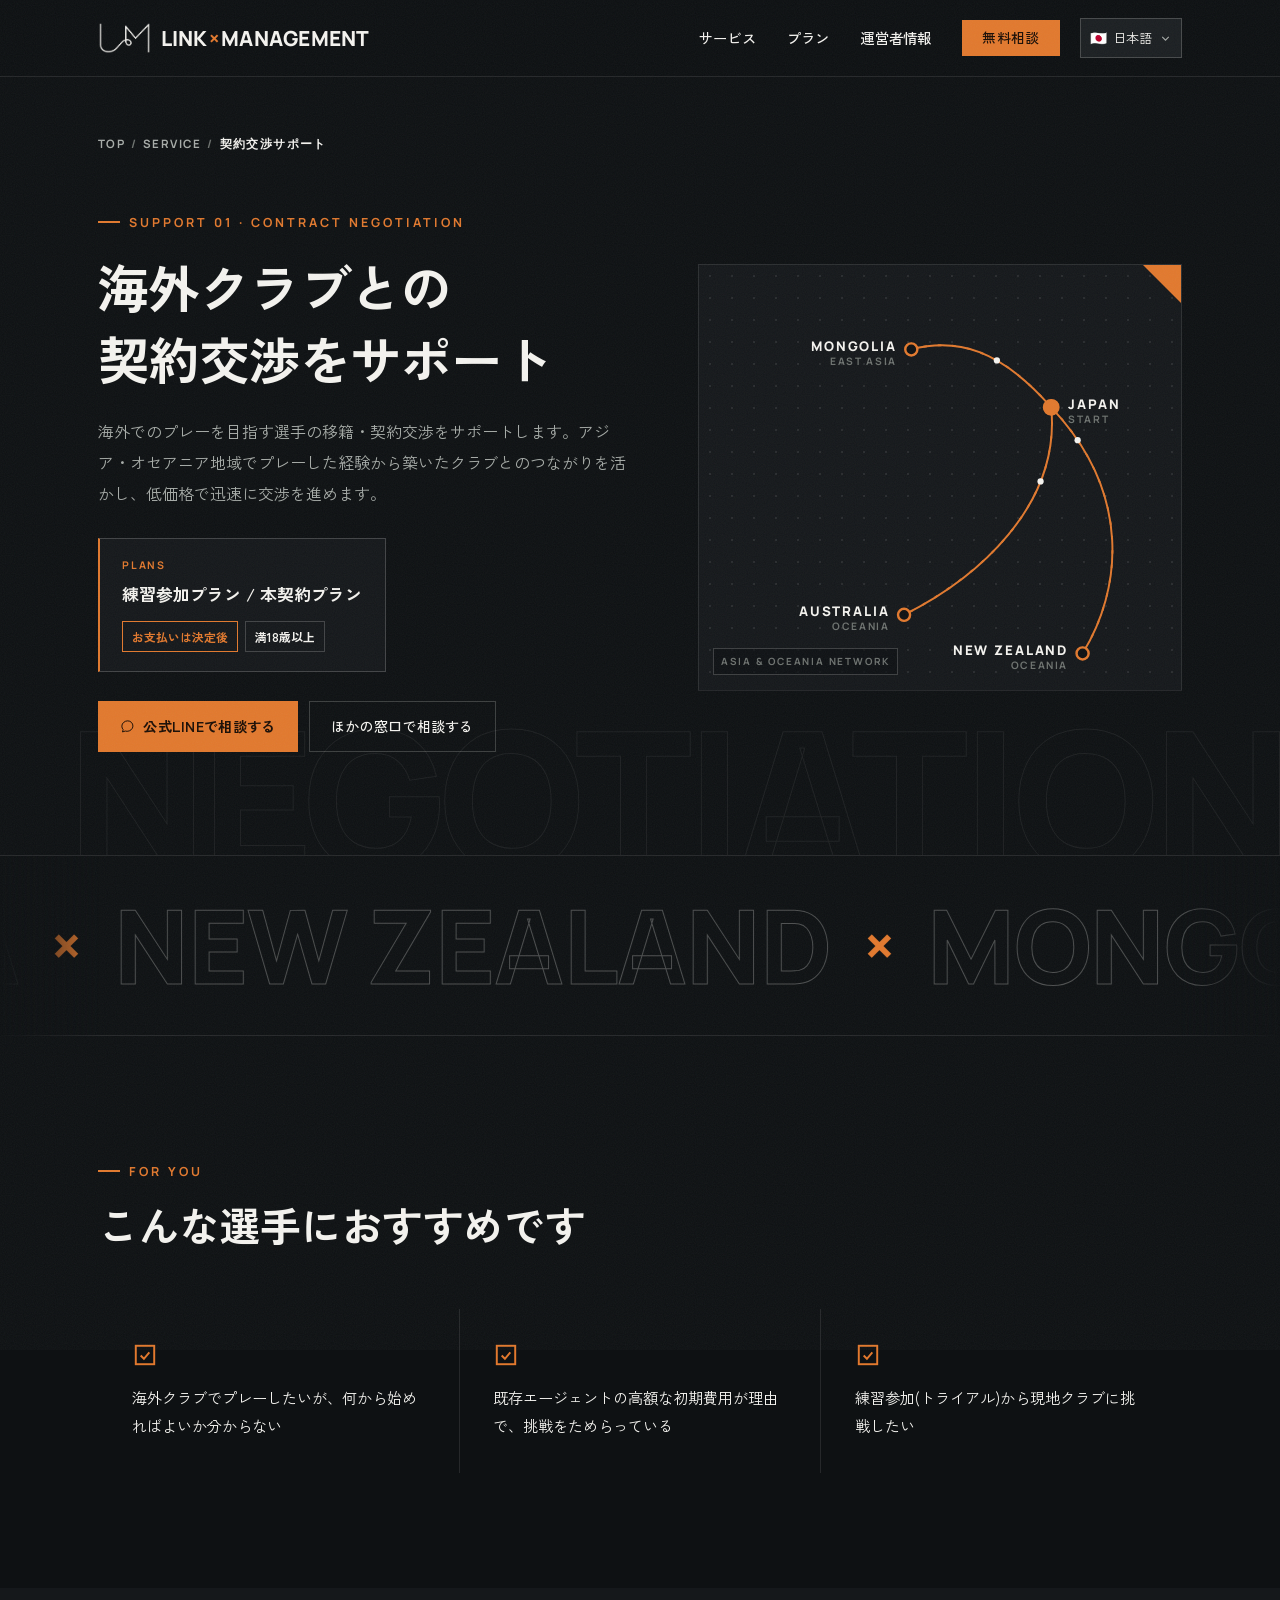
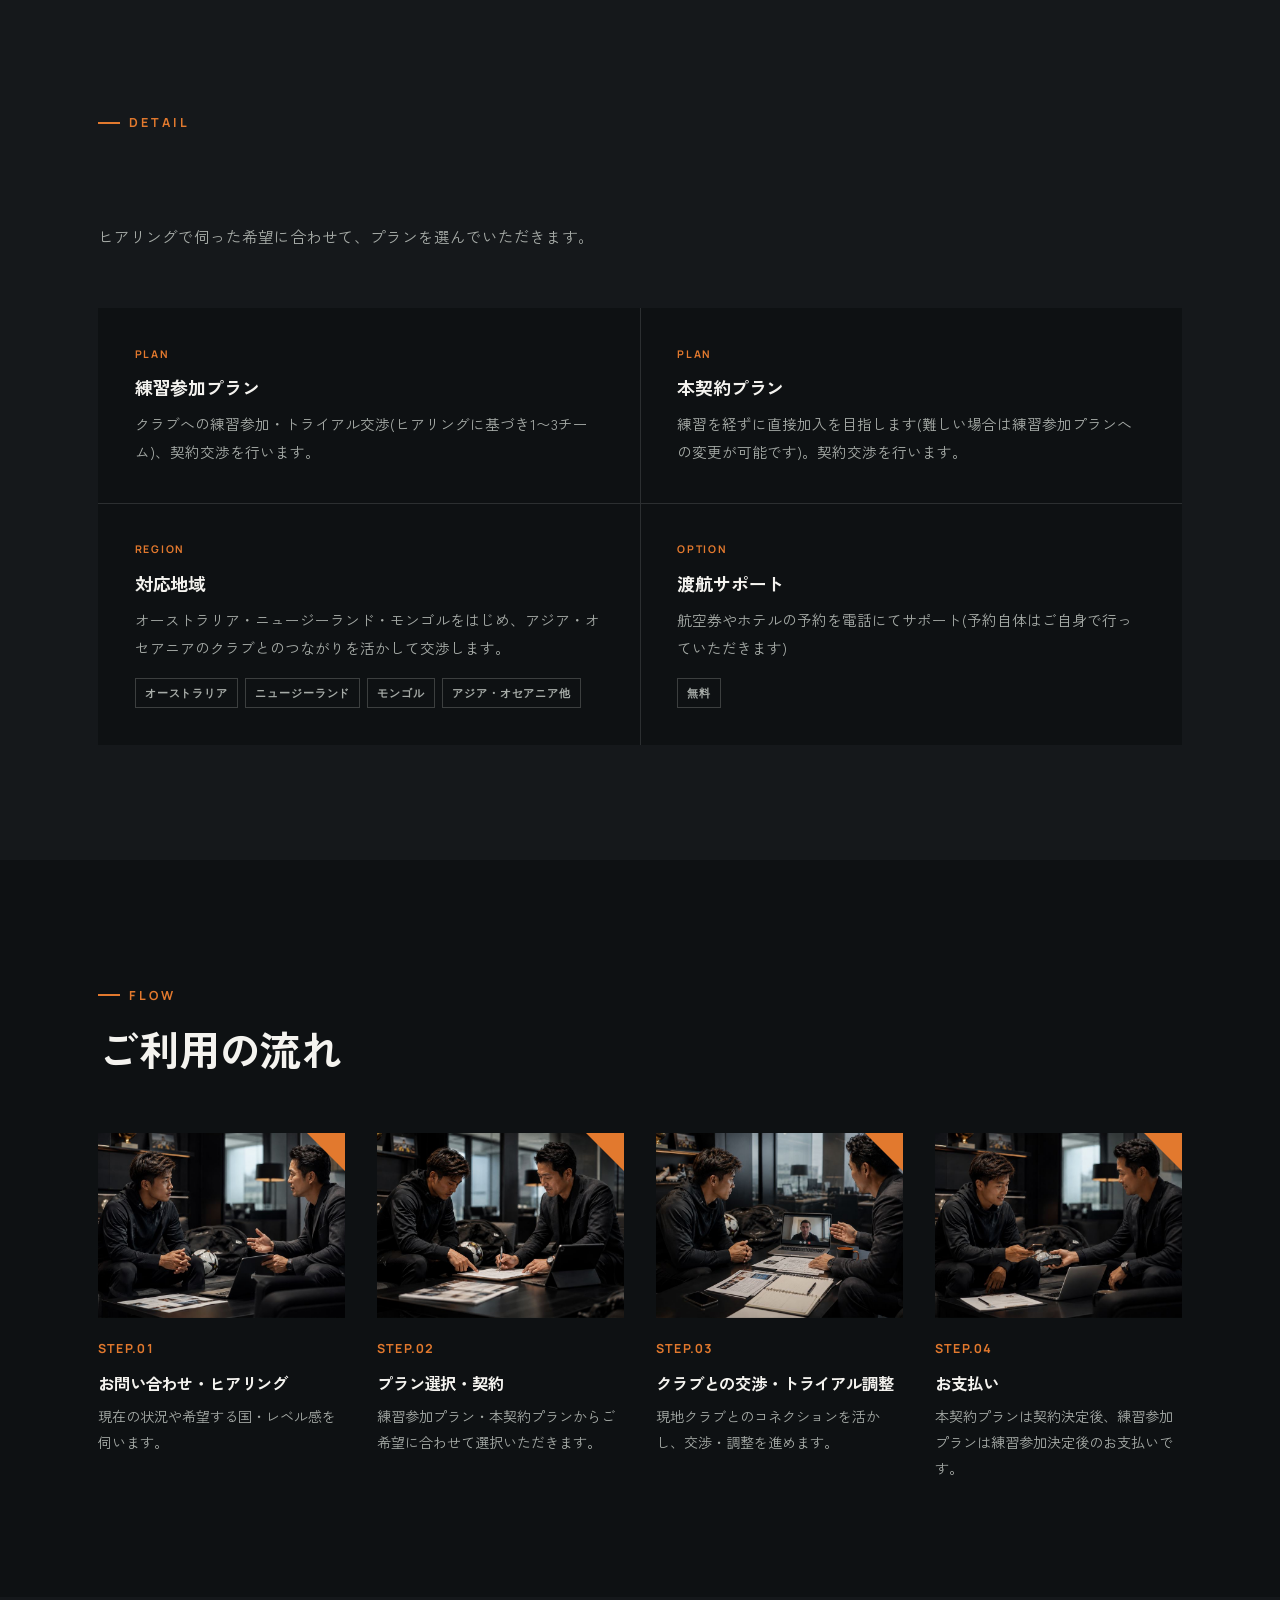
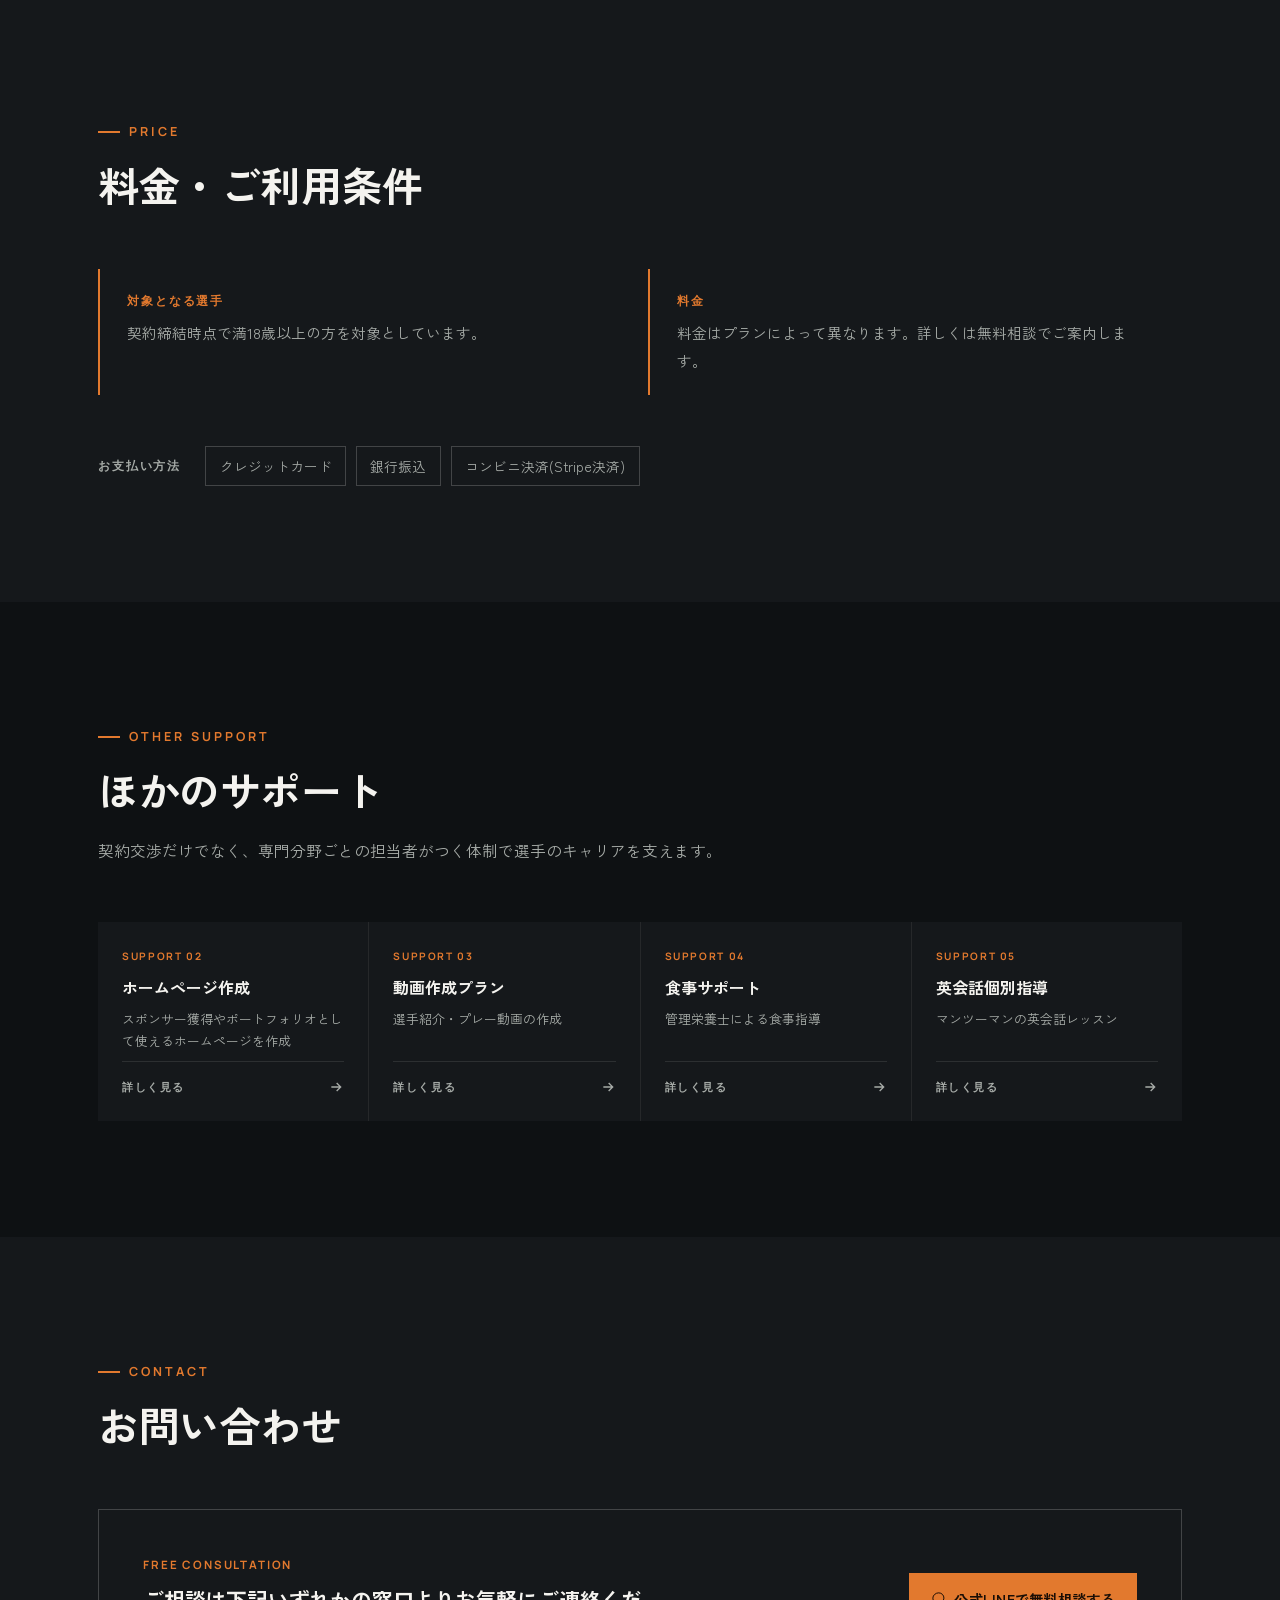
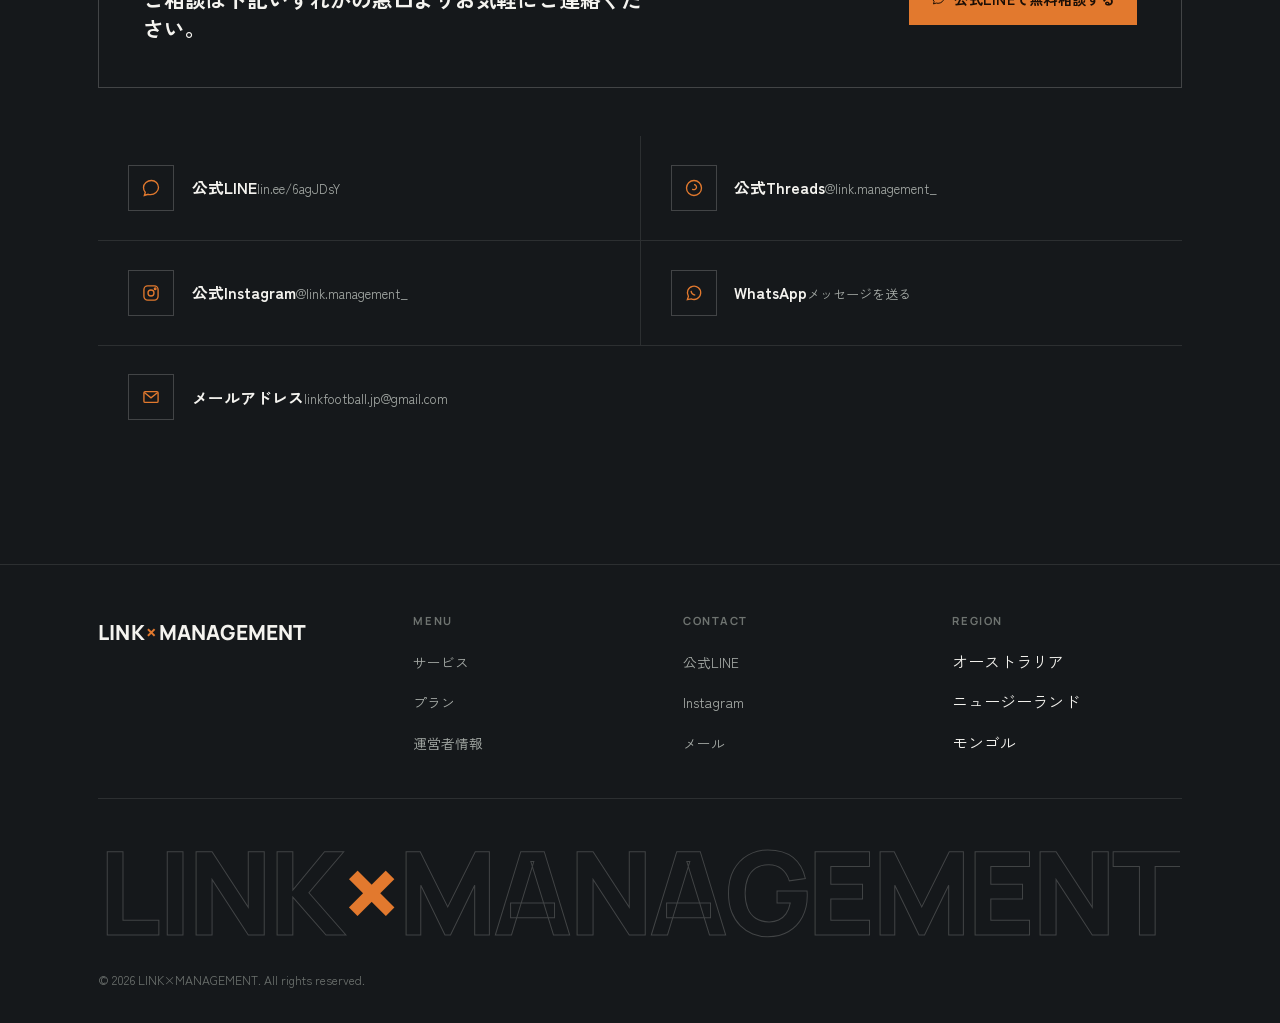
==== commit 6a613c01: "詳細ページをトップと同じ8言語に対応 - 5つの詳細ページのヘッダーに言語切替を追加(日本語・英語・ポルトガル語・   モンゴル語・韓国語・タイ語・中国語・スペイン語) - トップと同じ保存キー(lf" ====
--- a/contract/index.html
+++ b/contract/index.html
@@ -14,53 +14,61 @@
 <link href="data:image/svg+xml,%3Csvg xmlns='http://www.w3.org/2000/svg' viewBox='0 0 64 64'%3E%3Crect width='64' height='64' rx='8' fill='%230E1113'/%3E%3Ctext x='32' y='42' font-family='Arial,sans-serif' font-weight='900' font-size='24' fill='%23E2792E' text-anchor='middle'%3ELM%3C/text%3E%3C/svg%3E" rel="icon"/>
 <link href="https://fonts.googleapis.com" rel="preconnect"/>
 <link crossorigin="" href="https://fonts.gstatic.com" rel="preconnect"/>
-<link href="https://fonts.googleapis.com/css2?family=Zen+Kaku+Gothic+New:wght@400;500;700;900&amp;family=Manrope:wght@400;500;600;700;800&amp;display=swap" rel="stylesheet"/>
+<link href="https://fonts.googleapis.com/css2?family=Zen+Kaku+Gothic+New:wght@400;500;700;900&amp;family=Noto+Sans+KR:wght@400;500;700;900&amp;family=Noto+Sans+Thai:wght@400;500;700;900&amp;family=Noto+Sans+SC:wght@400;500;700;900&amp;family=Manrope:wght@400;500;600;700;800&amp;display=swap" rel="stylesheet"/>
 <link href="/assets/site.css" rel="stylesheet"/>
 <link href="/assets/support.css" rel="stylesheet"/>
-<script>(function(){var r=document.documentElement;r.classList.add('motion');if(matchMedia('(prefers-reduced-motion: reduce)').matches)r.classList.add('rm');setTimeout(function(){r.classList.add('is-loaded');},1500);})();</script>
+<script>(function(){var r=document.documentElement;try{var l=localStorage.getItem('lf_lang');if(l)r.setAttribute('lang',l);}catch(e){}r.classList.add('motion');if(matchMedia('(prefers-reduced-motion: reduce)').matches)r.classList.add('rm');setTimeout(function(){r.classList.add('is-loaded');},1500);})();</script>
 </head>
-<body>
-<a class="skip-link" href="#main">本文へスキップ</a>
+<body data-page="contract" data-name-key="support1.name" data-lead-key="c.lead">
+<a class="skip-link" data-i18n="skip" href="#main">本文へスキップ</a>
 <div aria-hidden="true" class="scroll-progress"></div>
 <div aria-hidden="true" class="cursor is-hidden"></div><div aria-hidden="true" class="cursor-dot is-hidden"></div>
 <header class="site-header" id="top">
 <div class="wrap">
-<a aria-label="LINK×MANAGEMENT トップへ" class="brand" href="/">
+<a aria-label="LINK×MANAGEMENT" class="brand" href="/">
 <span class="brand-logo-slot"><img alt="LINK×MANAGEMENT" src="/assets/img/logo.png" style="height:100%;width:auto;display:block;"/></span>
 <span class="brand-wordmark">LINK<span class="x">×</span>MANAGEMENT</span>
 </a>
 <div class="header-right">
-<nav aria-label="メインナビゲーション" class="nav-desktop">
-<a href="/#service">サービス</a>
-<a href="/#plans">プラン</a>
-<a href="/#about">運営者情報</a>
-<a class="nav-cta" href="#contact">無料相談</a>
+<nav class="nav-desktop">
+<a data-i18n="nav.service" href="/#service">サービス</a>
+<a data-i18n="nav.plans" href="/#plans">プラン</a>
+<a data-i18n="nav.about" href="/#about">運営者情報</a>
+<a class="nav-cta" data-i18n="nav.contact" href="#contact">無料相談</a>
 </nav>
-<button aria-controls="nav-mobile" aria-expanded="false" aria-label="メニューを開く" class="menu-toggle"><span></span><span></span><span></span></button>
+<div class="lang-switch">
+<button aria-controls="lang-listbox" aria-expanded="false" aria-haspopup="listbox" class="lang-trigger" id="lang-trigger" type="button">
+<span class="lang-trigger__flag" id="lang-trigger-flag">🇯🇵</span>
+<span class="lang-trigger__name" id="lang-trigger-name">日本語</span>
+<svg class="lang-trigger__chevron" fill="none" stroke="currentColor" stroke-width="2" viewbox="0 0 24 24"><path d="M6 9l6 6 6-6"></path></svg>
+</button>
+<ul aria-label="Language / 言語を選択" class="lang-listbox" hidden="" id="lang-listbox" role="listbox" tabindex="-1"><li aria-selected="true" data-lang="ja" role="option" tabindex="-1"><span class="flag">🇯🇵</span><span class="name">日本語</span></li><li aria-selected="false" data-lang="en" role="option" tabindex="-1"><span class="flag">🇺🇸</span><span class="name">English</span></li><li aria-selected="false" data-lang="pt" role="option" tabindex="-1"><span class="flag">🇧🇷</span><span class="name">Português</span></li><li aria-selected="false" data-lang="mn" role="option" tabindex="-1"><span class="flag">🇲🇳</span><span class="name">Монгол</span></li><li aria-selected="false" data-lang="ko" role="option" tabindex="-1"><span class="flag">🇰🇷</span><span class="name">한국어</span></li><li aria-selected="false" data-lang="th" role="option" tabindex="-1"><span class="flag">🇹🇭</span><span class="name">ไทย</span></li><li aria-selected="false" data-lang="zh" role="option" tabindex="-1"><span class="flag">🇨🇳</span><span class="name">中文</span></li><li aria-selected="false" data-lang="es" role="option" tabindex="-1"><span class="flag">🇪🇸</span><span class="name">Español</span></li></ul>
+</div>
+<button aria-controls="nav-mobile" aria-expanded="false" aria-label="Menu" class="menu-toggle"><span></span><span></span><span></span></button>
 </div>
 </div>
 </header>
-<nav aria-label="モバイルナビゲーション" class="nav-mobile" id="nav-mobile">
-<a href="/">トップ</a>
-<a href="/#service">サービス</a>
-<a href="/#plans">プラン</a>
-<a href="/#about">運営者情報</a>
-<a class="nav-cta" href="#contact">無料相談</a>
+<nav class="nav-mobile" id="nav-mobile">
+<a data-i18n="nav.top" href="/">トップ</a>
+<a data-i18n="nav.service" href="/#service">サービス</a>
+<a data-i18n="nav.plans" href="/#plans">プラン</a>
+<a data-i18n="nav.about" href="/#about">運営者情報</a>
+<a class="nav-cta" data-i18n="nav.contact" href="#contact">無料相談</a>
 </nav>
 <main id="main">
 <section class="s-hero">
 <span aria-hidden="true" class="s-hero__bgword">Negotiation</span>
 <div class="wrap">
-<nav aria-label="パンくずリスト" class="crumb"><a href="/">Top</a><span aria-hidden="true">/</span><a href="/#service">Service</a><span aria-hidden="true">/</span><span aria-current="page">契約交渉サポート</span></nav>
+<nav class="crumb"><a href="/">Top</a><span aria-hidden="true">/</span><a href="/#service">Service</a><span aria-hidden="true">/</span><span aria-current="page" data-i18n="support1.name">契約交渉サポート</span></nav>
 <div class="s-hero__grid">
 <div class="s-hero__copy">
 <span class="eyebrow">Support 01 · Contract Negotiation</span>
-<h1>海外クラブとの<br>契約交渉をサポート</h1>
-<p class="lead">海外でのプレーを目指す選手の移籍・契約交渉をサポートします。アジア・オセアニア地域でプレーした経験から築いたクラブとのつながりを活かし、低価格で迅速に交渉を進めます。</p>
-<div class="price-tag"><span class="k">Plans</span><span class="v is-text">練習参加プラン / 本契約プラン</span><ul class="chips"><li class="is-accent">お支払いは決定後</li><li class="">満18歳以上</li></ul></div>
+<h1 data-i18n-html="c.h1">海外クラブとの<br>契約交渉をサポート</h1>
+<p class="lead" data-i18n="c.lead">海外でのプレーを目指す選手の移籍・契約交渉をサポートします。アジア・オセアニア地域でプレーした経験から築いたクラブとのつながりを活かし、低価格で迅速に交渉を進めます。</p>
+<div class="price-tag"><span class="k">Plans</span><span class="v is-text"><span data-i18n="plan1.title">練習参加プラン</span> / <span data-i18n="plan2.title">本契約プラン</span></span><ul class="chips"><li class="is-accent" data-i18n="chip.after">お支払いは決定後</li><li class="" data-i18n="chip.18">満18歳以上</li></ul></div>
 <div class="s-hero__ctas">
-<a class="btn btn-accent" href="https://lin.ee/6agJDsY" rel="noopener" target="_blank"><svg fill="none" stroke="currentColor" stroke-width="1.6" viewBox="0 0 24 24"><path d="M21 11.5c0 4.7-4.7 8.5-9.5 8.5-1 0-2-.15-2.9-.45L4 21l1.1-3.8C3.8 15.9 3 13.8 3 11.5 3 6.8 7.7 3 12.5 3S21 6.8 21 11.5Z"></path></svg><span>公式LINEで相談する</span></a>
-<a class="btn btn-outline" href="#contact">ほかの窓口で相談する</a>
+<a class="btn btn-accent" href="https://lin.ee/6agJDsY" rel="noopener" target="_blank"><svg fill="none" stroke="currentColor" stroke-width="1.6" viewBox="0 0 24 24"><path d="M21 11.5c0 4.7-4.7 8.5-9.5 8.5-1 0-2-.15-2.9-.45L4 21l1.1-3.8C3.8 15.9 3 13.8 3 11.5 3 6.8 7.7 3 12.5 3S21 6.8 21 11.5Z"></path></svg><span data-i18n="hero.cta.line">公式LINEで相談する</span></a>
+<a class="btn btn-outline" data-i18n="btn.other" href="#contact">ほかの窓口で相談する</a>
 </div>
 </div>
 <div class="visual route" aria-hidden="true"><div class="visual__in"><div class="visual__grid"></div><svg viewBox="0 0 400 352" preserveAspectRatio="xMidYMid meet"><path class="path-bg" d="M292,118 C250,70 214,60 176,70"></path><path class="path" d="M292,118 C250,70 214,60 176,70"></path><path class="flow" d="M292,118 C250,70 214,60 176,70" id="r0"></path><path class="path-bg" d="M292,118 C300,200 230,260 170,290"></path><path class="path" d="M292,118 C300,200 230,260 170,290"></path><path class="flow" d="M292,118 C300,200 230,260 170,290" id="r1"></path><path class="path-bg" d="M292,118 C360,190 350,270 318,322"></path><path class="path" d="M292,118 C360,190 350,270 318,322"></path><path class="flow" d="M292,118 C360,190 350,270 318,322" id="r2"></path><circle class="traveler" r="2.6"><animateMotion dur="2.6s" repeatCount="indefinite" begin="1.8s"><mpath href="#r0"></mpath></animateMotion></circle><circle class="traveler" r="2.6"><animateMotion dur="3.1s" repeatCount="indefinite" begin="2.1s"><mpath href="#r1"></mpath></animateMotion></circle><circle class="traveler" r="2.6"><animateMotion dur="3.6s" repeatCount="indefinite" begin="2.4s"><mpath href="#r2"></mpath></animateMotion></circle><circle class="pulse" cx="176" cy="70" r="5" style="--i:1"></circle><circle class="node" cx="176" cy="70" r="5"></circle><text class="lbl" x="164" y="71" text-anchor="end">MONGOLIA</text><text class="lbl-sub" x="164" y="83" text-anchor="end">EAST ASIA</text><circle class="pulse" cx="170" cy="290" r="5" style="--i:2"></circle><circle class="node" cx="170" cy="290" r="5"></circle><text class="lbl" x="158" y="291" text-anchor="end">AUSTRALIA</text><text class="lbl-sub" x="158" y="303" text-anchor="end">OCEANIA</text><circle class="pulse" cx="318" cy="322" r="5" style="--i:3"></circle><circle class="node" cx="318" cy="322" r="5"></circle><text class="lbl" x="306" y="323" text-anchor="end">NEW ZEALAND</text><text class="lbl-sub" x="306" y="335" text-anchor="end">OCEANIA</text><circle class="pulse" cx="292" cy="118" r="6" style="--i:0"></circle><circle class="node is-home" cx="292" cy="118" r="6"></circle><text class="lbl" x="306" y="119">JAPAN</text><text class="lbl-sub" x="306" y="131">START</text></svg></div><span class="visual__tag">Asia &amp; Oceania Network</span></div>
@@ -68,37 +76,24 @@
 </div>
 </section>
 <div aria-hidden="true" class="marquee"><div class="marquee__track"><div class="marquee__group"><span class="marquee__item">Australia</span><span class="marquee__sep">×</span><span class="marquee__item">New Zealand</span><span class="marquee__sep">×</span><span class="marquee__item">Mongolia</span><span class="marquee__sep">×</span><span class="marquee__item">Asia &amp; Oceania</span><span class="marquee__sep">×</span></div><div class="marquee__group"><span class="marquee__item">Australia</span><span class="marquee__sep">×</span><span class="marquee__item">New Zealand</span><span class="marquee__sep">×</span><span class="marquee__item">Mongolia</span><span class="marquee__sep">×</span><span class="marquee__item">Asia &amp; Oceania</span><span class="marquee__sep">×</span></div></div></div>
-<section id="for">
-<div class="wrap">
-<div class="section-head"><span class="eyebrow">For You</span><h2>こんな選手におすすめです</h2></div>
-<div class="fit-grid"><div class="fit-card"><svg aria-hidden="true" fill="none" stroke="currentColor" stroke-width="1.8" viewBox="0 0 24 24"><rect x="3.5" y="3.5" width="17" height="17"></rect><path d="M8 12.5l3 3 5-6"></path></svg><p>海外クラブでプレーしたいが、何から始めればよいか分からない</p></div><div class="fit-card"><svg aria-hidden="true" fill="none" stroke="currentColor" stroke-width="1.8" viewBox="0 0 24 24"><rect x="3.5" y="3.5" width="17" height="17"></rect><path d="M8 12.5l3 3 5-6"></path></svg><p>既存エージェントの高額な初期費用が理由で、挑戦をためらっている</p></div><div class="fit-card"><svg aria-hidden="true" fill="none" stroke="currentColor" stroke-width="1.8" viewBox="0 0 24 24"><rect x="3.5" y="3.5" width="17" height="17"></rect><path d="M8 12.5l3 3 5-6"></path></svg><p>練習参加(トライアル)から現地クラブに挑戦したい</p></div></div>
-</div>
-</section>
-<section class="bleed-alt" id="detail">
-<div class="wrap">
-<div class="section-head"><span class="eyebrow">Detail</span><h2>2つのプランから選べます</h2><p class="sub">ヒアリングで伺った希望に合わせて、プランを選んでいただきます。</p></div>
-<div class="inc-grid"><div class="inc-card"><span class="k">Plan</span><h3>練習参加プラン</h3><p>クラブへの練習参加・トライアル交渉(ヒアリングに基づき1〜3チーム)、契約交渉を行います。</p></div><div class="inc-card"><span class="k">Plan</span><h3>本契約プラン</h3><p>練習を経ずに直接加入を目指します(難しい場合は練習参加プランへの変更が可能です)。契約交渉を行います。</p></div><div class="inc-card"><span class="k">Region</span><h3>対応地域</h3><p>オーストラリア・ニュージーランド・モンゴルをはじめ、アジア・オセアニアのクラブとのつながりを活かして交渉します。</p><ul class="tagline"><li>Australia</li><li>New Zealand</li><li>Mongolia</li><li>Asia &amp; Oceania</li></ul></div><div class="inc-card"><span class="k">Option</span><h3>渡航サポート(無料)</h3><p>航空券やホテルの予約を電話にてサポートします。予約自体はご自身で行っていただきます。</p></div></div>
+<section id="for"><div class="wrap">
+<div class="section-head"><span class="eyebrow">For You</span><h2 data-i18n="sec.for">こんな選手におすすめです</h2></div>
+<div class="fit-grid"><div class="fit-card"><svg aria-hidden="true" fill="none" stroke="currentColor" stroke-width="1.8" viewBox="0 0 24 24"><rect x="3.5" y="3.5" width="17" height="17"></rect><path d="M8 12.5l3 3 5-6"></path></svg><p data-i18n="c.fit1">海外クラブでプレーしたいが、何から始めればよいか分からない</p></div><div class="fit-card"><svg aria-hidden="true" fill="none" stroke="currentColor" stroke-width="1.8" viewBox="0 0 24 24"><rect x="3.5" y="3.5" width="17" height="17"></rect><path d="M8 12.5l3 3 5-6"></path></svg><p data-i18n="c.fit2">既存エージェントの高額な初期費用が理由で、挑戦をためらっている</p></div><div class="fit-card"><svg aria-hidden="true" fill="none" stroke="currentColor" stroke-width="1.8" viewBox="0 0 24 24"><rect x="3.5" y="3.5" width="17" height="17"></rect><path d="M8 12.5l3 3 5-6"></path></svg><p data-i18n="c.fit3">練習参加(トライアル)から現地クラブに挑戦したい</p></div></div>
+</div></section>
+<section class="bleed-alt" id="detail"><div class="wrap">
+<div class="section-head"><span class="eyebrow">Detail</span><h2 data-i18n="c.inc.h2">2つのプランから選べます</h2><p class="sub" data-i18n="c.inc.sub">ヒアリングで伺った希望に合わせて、プランを選んでいただきます。</p></div>
+<div class="inc-grid"><div class="inc-card"><span class="k">Plan</span><h3 data-i18n="plan1.title">練習参加プラン</h3><p data-i18n="plan1.desc">クラブへの練習参加・トライアル交渉(ヒアリングに基づき1〜3チーム)、契約交渉を行います。</p></div><div class="inc-card"><span class="k">Plan</span><h3 data-i18n="plan2.title">本契約プラン</h3><p data-i18n="plan2.desc">練習を経ずに直接加入を目指します(難しい場合は練習参加プランへの変更が可能です)。契約交渉を行います。</p></div><div class="inc-card"><span class="k">Region</span><h3 data-i18n="ticker.label">対応地域</h3><p data-i18n="c.region.p">オーストラリア・ニュージーランド・モンゴルをはじめ、アジア・オセアニアのクラブとのつながりを活かして交渉します。</p><ul class="tagline"><li data-i18n="ticker.tag.au">オーストラリア</li><li data-i18n="ticker.tag.nz">ニュージーランド</li><li data-i18n="ticker.tag.mn">モンゴル</li><li data-i18n="ticker.tag.asia">アジア・オセアニア他</li></ul></div><div class="inc-card"><span class="k">Option</span><h3 data-i18n="opt3.name">渡航サポート</h3><p data-i18n="opt3.desc">航空券やホテルの予約を電話にてサポート(予約自体はご自身で行っていただきます)</p><ul class="tagline"><li data-i18n="opt3.free">無料</li></ul></div></div>
 
-</div>
-</section>
-<section id="flow">
-<div class="wrap">
-<div class="section-head"><span class="eyebrow">Flow</span><h2>ご利用の流れ</h2></div>
-<ol class="flow flow--photo" style="--n:4"><li><div class="media-slot cut"><img alt="お問い合わせ・ヒアリングの様子" class="media-slot__ph" loading="lazy" src="/assets/img/step1.jpg"/></div><span class="num">STEP.01</span><h3>お問い合わせ・ヒアリング</h3><p>現在の状況や希望する国・レベル感を伺います。</p></li><li><div class="media-slot cut"><img alt="プラン選択・契約の様子" class="media-slot__ph" loading="lazy" src="/assets/img/step2.jpg"/></div><span class="num">STEP.02</span><h3>プラン選択・契約</h3><p>練習参加プラン・本契約プランからご希望に合わせて選択いただきます。</p></li><li><div class="media-slot cut"><img alt="クラブとの交渉・トライアル調整の様子" class="media-slot__ph" loading="lazy" src="/assets/img/step3.jpg"/></div><span class="num">STEP.03</span><h3>クラブとの交渉・トライアル調整</h3><p>現地クラブとのコネクションを活かし、交渉・調整を進めます。</p></li><li><div class="media-slot cut"><img alt="お支払いの様子" class="media-slot__ph" loading="lazy" src="/assets/img/step4.jpg"/></div><span class="num">STEP.04</span><h3>お支払い</h3><p>本契約プランは契約決定後、練習参加プランは練習参加決定後のお支払いです。</p></li></ol>
-</div>
-</section>
-<section class="bleed-alt" id="price"><div class="wrap">
-<div class="section-head"><span class="eyebrow">Price</span><h2>料金・ご利用条件</h2></div>
-
-<div class="note-list"><div class="eligibility"><span class="label">対象となる選手</span><p>契約締結時点で満18歳以上の方を対象としています。</p></div><div class="eligibility"><span class="label">料金</span><p>料金はプランによって異なります。詳しくは無料相談でご案内します。</p></div></div>
-<div class="payment-methods"><span class="label">お支払い方法</span><ul><li>クレジットカード</li><li>銀行振込</li><li>コンビニ決済(Stripe決済)</li></ul></div>
 </div></section>
-<section id="related">
-<div class="wrap">
-<div class="section-head"><span class="eyebrow">Other Support</span><h2>ほかのサポート</h2><p class="sub">契約交渉だけでなく、専門分野ごとの担当者がつく体制で選手のキャリアを支えます。</p></div>
-<div class="rel-grid"><a class="rel-card" href="/website/"><span class="k">Support 02</span><span class="n">ホームページ作成</span><span class="d">スポンサー獲得やポートフォリオに使える選手のホームページ</span><span class="go">詳しく見る<svg fill="none" stroke="currentColor" stroke-width="2" viewBox="0 0 24 24"><path d="M5 12h14M13 6l6 6-6 6"></path></svg></span></a><a class="rel-card" href="/video/"><span class="k">Support 03</span><span class="n">動画作成プラン</span><span class="d">選手紹介・プレー動画の作成</span><span class="go">詳しく見る<svg fill="none" stroke="currentColor" stroke-width="2" viewBox="0 0 24 24"><path d="M5 12h14M13 6l6 6-6 6"></path></svg></span></a><a class="rel-card" href="/nutrition/"><span class="k">Support 04</span><span class="n">食事サポート</span><span class="d">管理栄養士による食事指導</span><span class="go">詳しく見る<svg fill="none" stroke="currentColor" stroke-width="2" viewBox="0 0 24 24"><path d="M5 12h14M13 6l6 6-6 6"></path></svg></span></a><a class="rel-card" href="/english/"><span class="k">Support 05</span><span class="n">英会話個別指導</span><span class="d">マンツーマンの英会話レッスン</span><span class="go">詳しく見る<svg fill="none" stroke="currentColor" stroke-width="2" viewBox="0 0 24 24"><path d="M5 12h14M13 6l6 6-6 6"></path></svg></span></a></div>
-</div>
-</section>
+<section id="flow"><div class="wrap">
+<div class="section-head"><span class="eyebrow">Flow</span><h2 data-i18n="sec.flow">ご利用の流れ</h2></div>
+<ol class="flow flow--photo" style="--n:4"><li><div class="media-slot cut"><img alt="お問い合わせ・ヒアリングの様子" class="media-slot__ph" data-i18n-alt="img.step1" loading="lazy" src="/assets/img/step1.jpg"/></div><span class="num">STEP.01</span><h3 data-i18n="step1.title">お問い合わせ・ヒアリング</h3><p data-i18n="step1.desc">現在の状況や希望する国・レベル感を伺います。</p></li><li><div class="media-slot cut"><img alt="プラン選択・契約の様子" class="media-slot__ph" data-i18n-alt="img.step2" loading="lazy" src="/assets/img/step2.jpg"/></div><span class="num">STEP.02</span><h3 data-i18n="step2.title">プラン選択・契約</h3><p data-i18n="step2.desc">練習参加プラン・本契約プランからご希望に合わせて選択いただきます。</p></li><li><div class="media-slot cut"><img alt="クラブとの交渉・トライアル調整の様子" class="media-slot__ph" data-i18n-alt="img.step3" loading="lazy" src="/assets/img/step3.jpg"/></div><span class="num">STEP.03</span><h3 data-i18n="step3.title">クラブとの交渉・トライアル調整</h3><p data-i18n="step3.desc">現地クラブとのコネクションを活かし、交渉・調整を進めます。</p></li><li><div class="media-slot cut"><img alt="お支払いの様子" class="media-slot__ph" data-i18n-alt="img.step4" loading="lazy" src="/assets/img/step4.jpg"/></div><span class="num">STEP.04</span><h3 data-i18n="step4.title">お支払い</h3><p data-i18n="step4.desc">本契約プランは契約決定後、練習参加プランは練習参加決定後のお支払いです。</p></li></ol>
+</div></section>
+<section class="bleed-alt" id="price"><div class="wrap"><div class="section-head"><span class="eyebrow">Price</span><h2 data-i18n="sec.price">料金・ご利用条件</h2></div><div class="note-list"><div class="eligibility"><span class="label" data-i18n="eligibility.label">対象となる選手</span><p data-i18n="eligibility.text">契約締結時点で満18歳以上の方を対象としています。</p></div><div class="eligibility"><span class="label" data-i18n="note.fee.label">料金</span><p data-i18n="note.fee.contract">料金はプランによって異なります。詳しくは無料相談でご案内します。</p></div></div><div class="payment-methods"><span class="label" data-i18n="payment.label">お支払い方法</span><ul><li data-i18n="payment.credit">クレジットカード</li><li data-i18n="payment.transfer">銀行振込</li><li data-i18n="payment.konbini">コンビニ決済(Stripe決済)</li></ul></div></div></section>
+<section id="related"><div class="wrap">
+<div class="section-head"><span class="eyebrow">Other Support</span><h2 data-i18n="sec.related">ほかのサポート</h2><p class="sub" data-i18n="sec.related.sub">契約交渉だけでなく、専門分野ごとの担当者がつく体制で選手のキャリアを支えます。</p></div>
+<div class="rel-grid"><a class="rel-card" href="/website/"><span class="k">Support 02</span><span class="n" data-i18n="sp.website.name">ホームページ作成</span><span class="d" data-i18n="support2.desc">スポンサー獲得やポートフォリオとして使えるホームページを作成</span><span class="go"><span data-i18n="rel.go">詳しく見る</span><svg fill="none" stroke="currentColor" stroke-width="2" viewBox="0 0 24 24"><path d="M5 12h14M13 6l6 6-6 6"></path></svg></span></a><a class="rel-card" href="/video/"><span class="k">Support 03</span><span class="n" data-i18n="support0.name">動画作成プラン</span><span class="d" data-i18n="support0.desc">選手紹介・プレー動画の作成</span><span class="go"><span data-i18n="rel.go">詳しく見る</span><svg fill="none" stroke="currentColor" stroke-width="2" viewBox="0 0 24 24"><path d="M5 12h14M13 6l6 6-6 6"></path></svg></span></a><a class="rel-card" href="/nutrition/"><span class="k">Support 04</span><span class="n" data-i18n="opt4.name">食事サポート</span><span class="d" data-i18n="sp.nutrition.desc">管理栄養士による食事指導</span><span class="go"><span data-i18n="rel.go">詳しく見る</span><svg fill="none" stroke="currentColor" stroke-width="2" viewBox="0 0 24 24"><path d="M5 12h14M13 6l6 6-6 6"></path></svg></span></a><a class="rel-card" href="/english/"><span class="k">Support 05</span><span class="n" data-i18n="opt5.name">英会話個別指導</span><span class="d" data-i18n="sp.english.desc">マンツーマンの英会話レッスン</span><span class="go"><span data-i18n="rel.go">詳しく見る</span><svg fill="none" stroke="currentColor" stroke-width="2" viewBox="0 0 24 24"><path d="M5 12h14M13 6l6 6-6 6"></path></svg></span></a></div>
+</div></section>
 <section class="bleed-alt" id="contact">
 <div class="wrap">
 <div class="section-head">
@@ -177,6 +172,7 @@
 </div>
 </div>
 </footer>
+<script src="/assets/i18n.js"></script>
 <script src="/assets/support.js"></script>
 </body>
 </html>
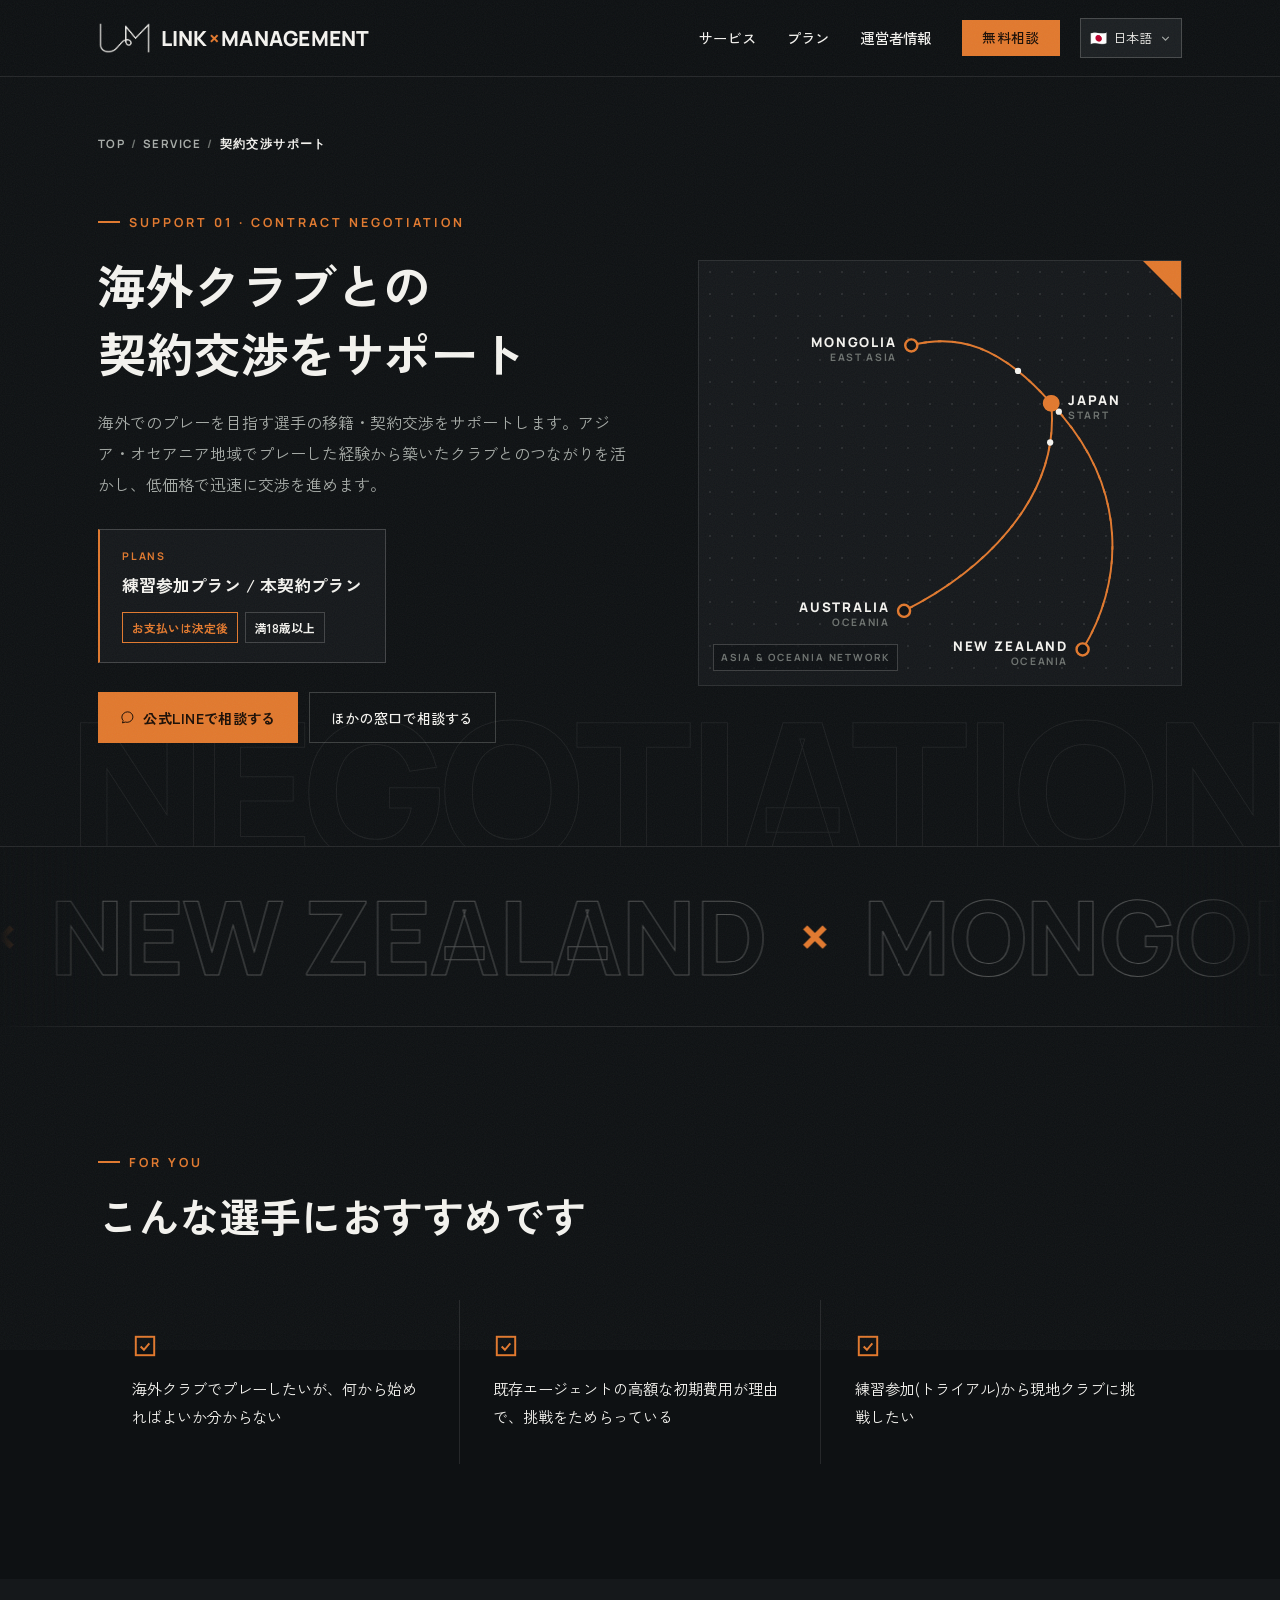
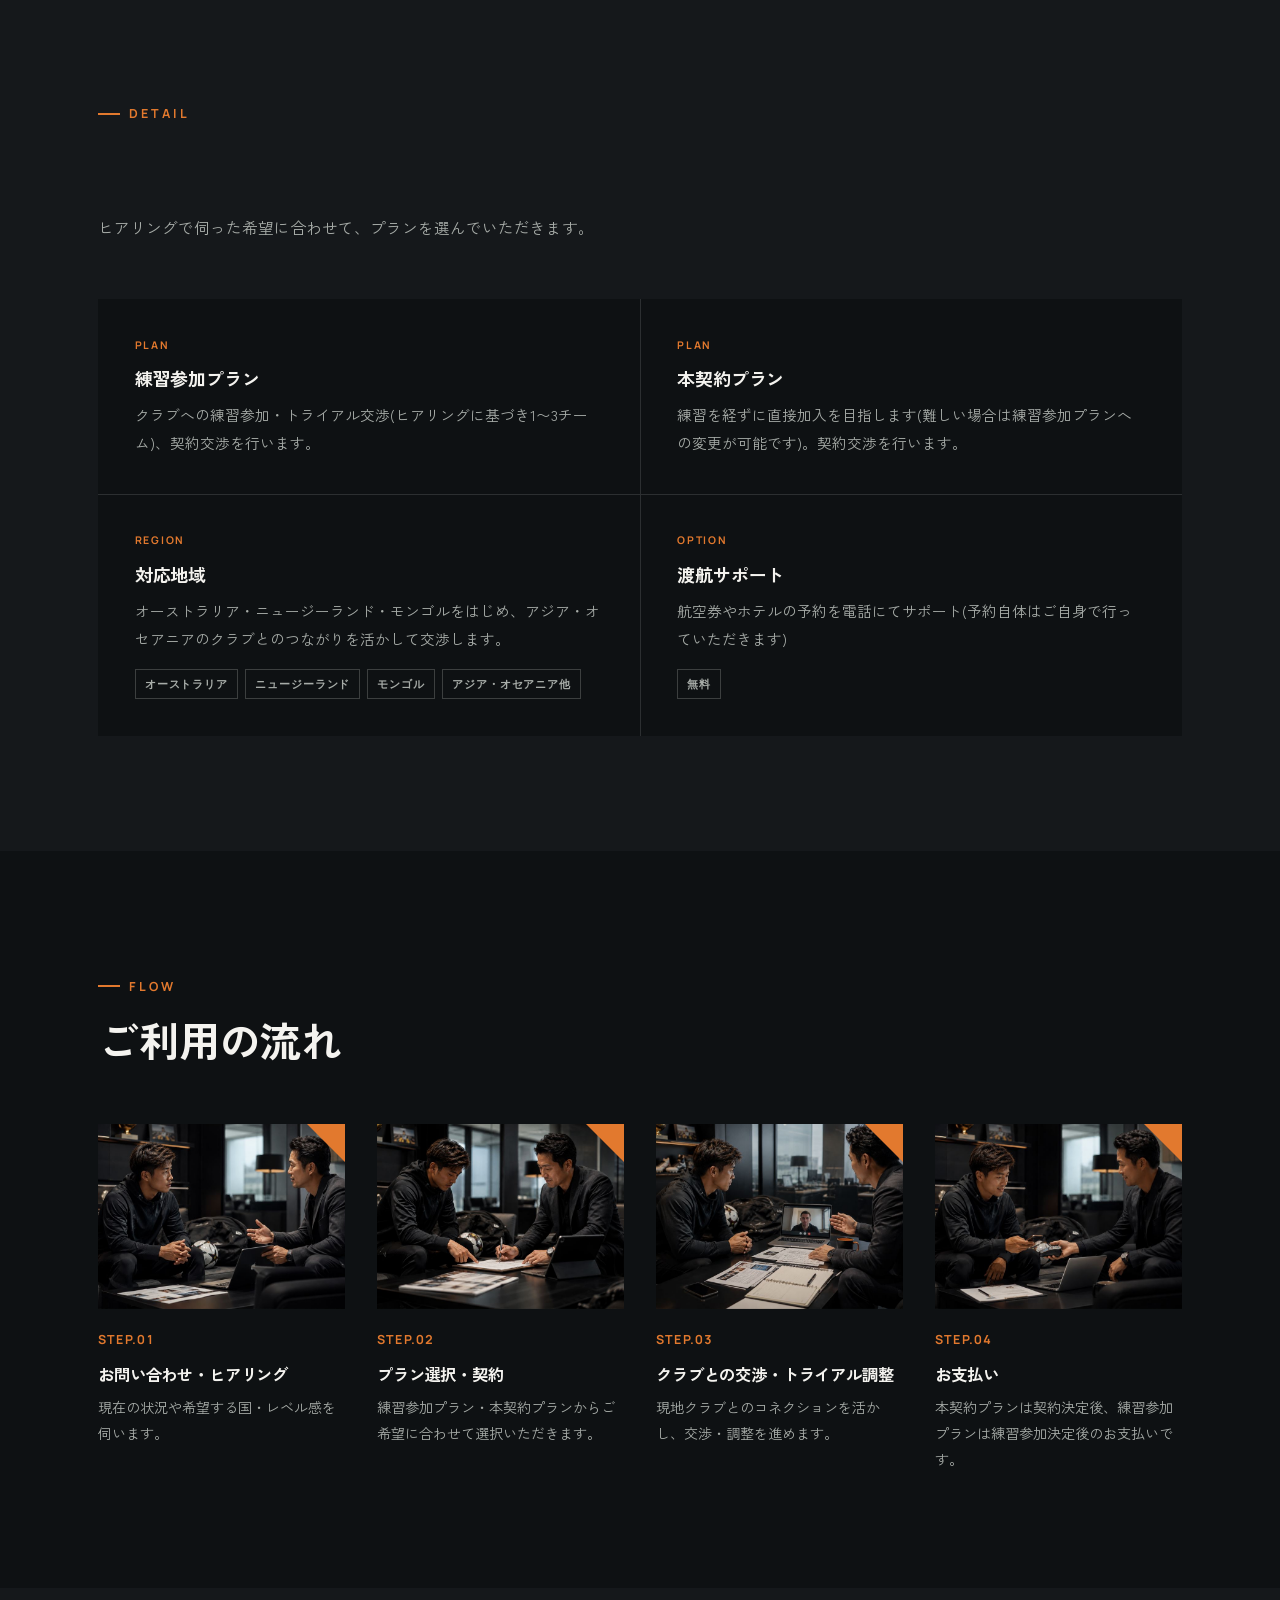
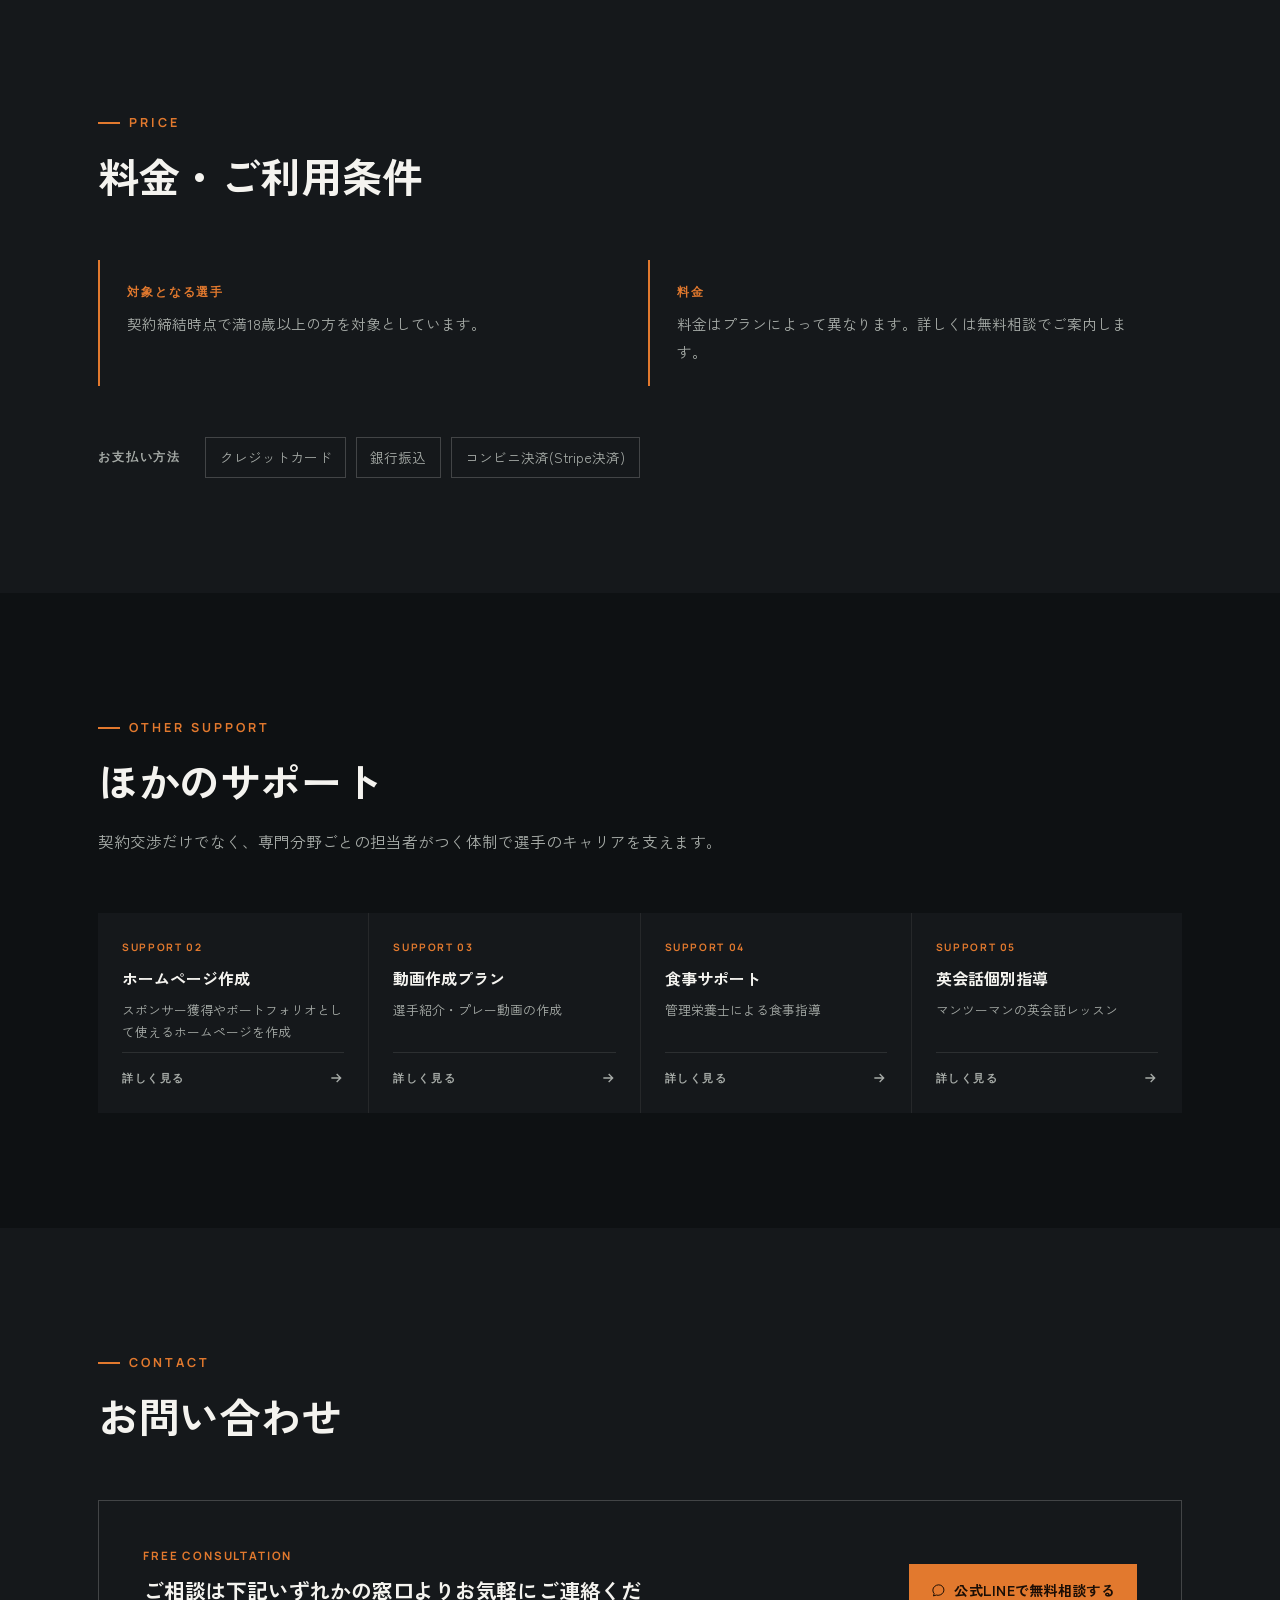
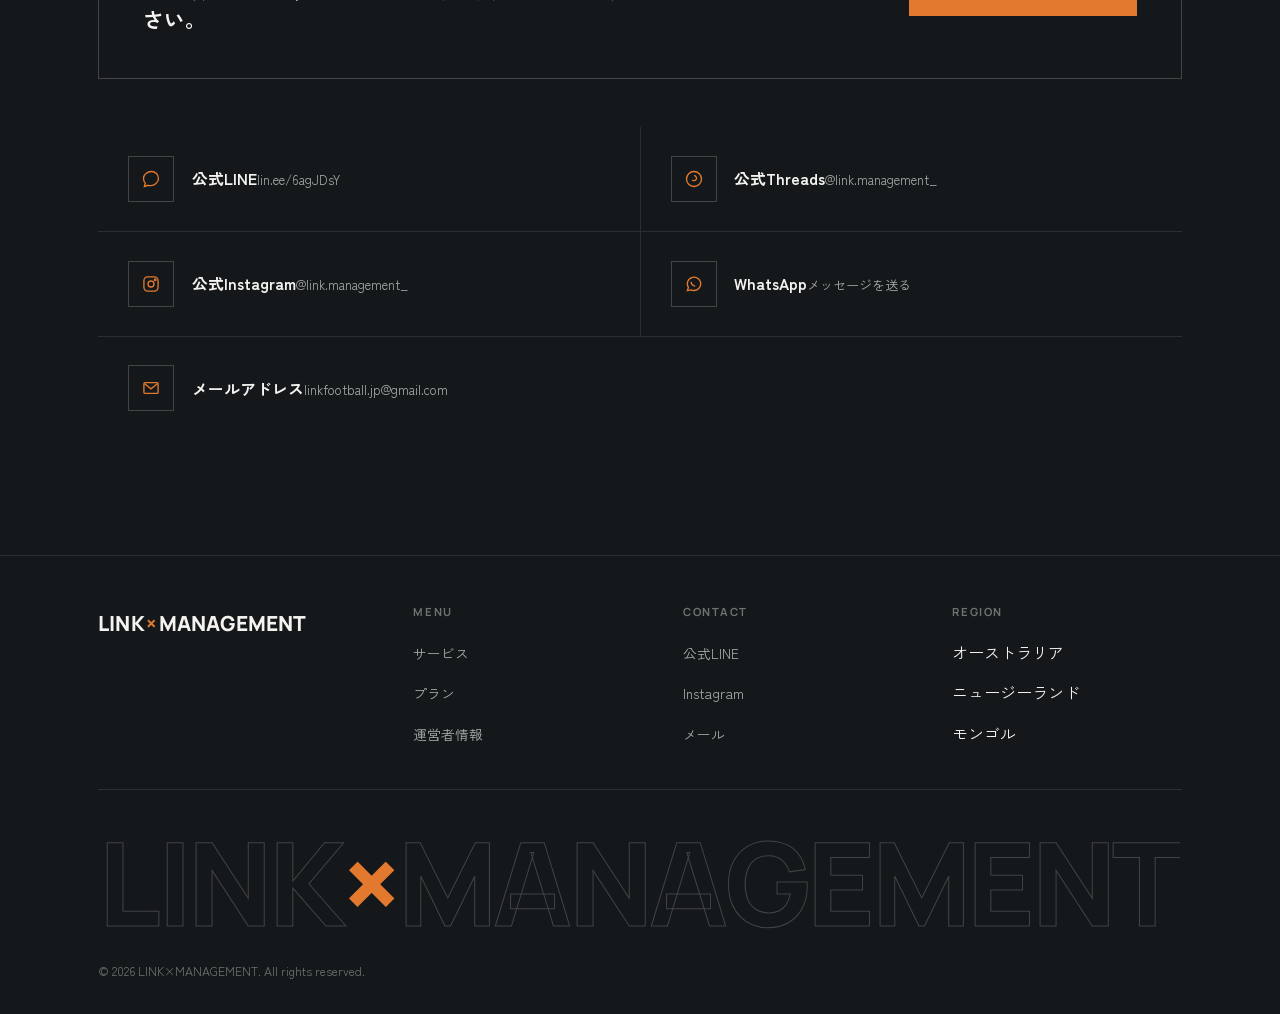
==== commit 78586aaf: "ホームページ作成ページを「今の時代だからこそ」を軸に拡充 - ヒーローの見出し・リード文を「今の時代だからこそ、自分のサイトを持つ。」に変更 - 新セクション「SNSの時代に、なぜホームページなのか」" ====
--- a/contract/index.html
+++ b/contract/index.html
@@ -76,6 +76,7 @@
 </div>
 </section>
 <div aria-hidden="true" class="marquee"><div class="marquee__track"><div class="marquee__group"><span class="marquee__item">Australia</span><span class="marquee__sep">×</span><span class="marquee__item">New Zealand</span><span class="marquee__sep">×</span><span class="marquee__item">Mongolia</span><span class="marquee__sep">×</span><span class="marquee__item">Asia &amp; Oceania</span><span class="marquee__sep">×</span></div><div class="marquee__group"><span class="marquee__item">Australia</span><span class="marquee__sep">×</span><span class="marquee__item">New Zealand</span><span class="marquee__sep">×</span><span class="marquee__item">Mongolia</span><span class="marquee__sep">×</span><span class="marquee__item">Asia &amp; Oceania</span><span class="marquee__sep">×</span></div></div></div>
+
 <section id="for"><div class="wrap">
 <div class="section-head"><span class="eyebrow">For You</span><h2 data-i18n="sec.for">こんな選手におすすめです</h2></div>
 <div class="fit-grid"><div class="fit-card"><svg aria-hidden="true" fill="none" stroke="currentColor" stroke-width="1.8" viewBox="0 0 24 24"><rect x="3.5" y="3.5" width="17" height="17"></rect><path d="M8 12.5l3 3 5-6"></path></svg><p data-i18n="c.fit1">海外クラブでプレーしたいが、何から始めればよいか分からない</p></div><div class="fit-card"><svg aria-hidden="true" fill="none" stroke="currentColor" stroke-width="1.8" viewBox="0 0 24 24"><rect x="3.5" y="3.5" width="17" height="17"></rect><path d="M8 12.5l3 3 5-6"></path></svg><p data-i18n="c.fit2">既存エージェントの高額な初期費用が理由で、挑戦をためらっている</p></div><div class="fit-card"><svg aria-hidden="true" fill="none" stroke="currentColor" stroke-width="1.8" viewBox="0 0 24 24"><rect x="3.5" y="3.5" width="17" height="17"></rect><path d="M8 12.5l3 3 5-6"></path></svg><p data-i18n="c.fit3">練習参加(トライアル)から現地クラブに挑戦したい</p></div></div>
--- a/assets/support.css
+++ b/assets/support.css
@@ -316,3 +316,94 @@
 }
 .fit-card:hover::before,.inc-card:hover::before{opacity:1;}
 .fit-card > *,.inc-card > *,.rel-card > *{position:relative;z-index:1;}
+
+/* ==============================================================
+   Website page: "Why now" — SNS vs own site, hub diagram, roles
+   ============================================================== */
+.s-hero h1{font-size:clamp(1.75rem,4vw,3rem);}
+
+.why-grid{display:grid;grid-template-columns:.9fr 1.1fr;gap:clamp(1.5rem,4vw,3.5rem);align-items:center;}
+.why-grid > *{min-width:0;}
+
+/* hub: SNS channels flow into your site */
+.hub .visual__in svg{position:absolute;inset:0;width:100%;height:100%;}
+.hub .spoke{fill:none;stroke:rgba(244,243,239,.14);stroke-width:1;}
+.hub .spoke-flow{fill:none;stroke:var(--accent);stroke-width:1.5;stroke-dasharray:2 10;animation:dash 1.2s linear infinite;animation-direction:reverse;opacity:.85;}
+.hub .sns{fill:var(--bg);stroke:rgba(244,243,239,.35);stroke-width:1;}
+.hub .sns-lbl{fill:var(--ink-muted);font-family:var(--font-en);font-size:10px;font-weight:700;letter-spacing:.12em;}
+.hub .core{fill:var(--bg);stroke:var(--accent);stroke-width:1.5;}
+.hub .core-bar{fill:var(--bg-3);}
+.hub .core-dot{fill:var(--accent);}
+.hub .core-t{fill:var(--ink);font-family:var(--font-en);font-size:13px;font-weight:800;letter-spacing:.14em;}
+.hub .core-u{fill:var(--accent);font-family:var(--font-en);font-size:8.5px;font-weight:700;letter-spacing:.12em;}
+.hub .core-line{fill:rgba(244,243,239,.14);}
+.hub .ring{fill:none;stroke:var(--accent);stroke-width:1;transform-box:fill-box;transform-origin:center;animation:ringOut 3s var(--ease-out) infinite;}
+.hub .ring.r2{animation-delay:1.5s;}
+@keyframes ringOut{from{scale:1;opacity:.6;}to{scale:1.9;opacity:0;}}
+.hub .packet{fill:var(--accent);}
+.motion .hub .spoke-flow{opacity:0;}
+.motion .hub.is-in .spoke-flow{opacity:.85;transition:opacity .8s ease calc(.3s + var(--i,0) * .12s);}
+
+/* comparison */
+.cmp{display:grid;grid-template-columns:auto 1fr 1fr;border-top:1px solid var(--line-strong);}
+.cmp > div{padding:1.05rem 1rem;border-bottom:1px solid var(--line);font-size:.92rem;line-height:1.7;min-width:0;}
+.cmp .h{font-family:var(--font-en);font-size:.7rem;font-weight:800;letter-spacing:.16em;text-transform:uppercase;padding-block:.9rem;}
+.cmp .h.sns{color:var(--ink-faint);}
+.cmp .h.site{color:var(--accent);}
+.cmp .h span{font-family:var(--font-jp);letter-spacing:.04em;text-transform:none;font-size:.95rem;}
+.cmp .k{font-family:var(--font-en);font-size:.62rem;font-weight:800;letter-spacing:.18em;color:var(--ink-faint);padding-left:0;white-space:nowrap;}
+.cmp .sns{color:var(--ink-faint);}
+.cmp .site{color:var(--ink);font-weight:700;background:linear-gradient(90deg,var(--accent-soft),transparent 85%);border-left:2px solid var(--accent);}
+.cmp .sns:not(.h)::before,.cmp .site:not(.h)::before{
+  display:inline-block;width:1.1em;margin-right:.35em;font-family:var(--font-en);font-weight:800;
+}
+.cmp .sns:not(.h)::before{content:"—";color:var(--ink-faint);}
+.cmp .site:not(.h)::before{content:"✓";color:var(--accent);}
+.motion .cmp .site:not(.h){background-size:0% 100%;background-repeat:no-repeat;}
+.motion .cmp .site.is-in{background-size:100% 100%;transition:background-size 1.2s var(--ease-out) calc(var(--d,0ms) + .2s), opacity 1s var(--ease-out) var(--d,0ms), translate 1.1s var(--ease-out) var(--d,0ms), filter 1s var(--ease-out) var(--d,0ms);}
+
+/* statement */
+.statement{
+  margin-top:clamp(2.5rem,5vw,4rem);padding:clamp(1.6rem,3vw,2.4rem) clamp(1.4rem,3vw,2.6rem);
+  background:var(--bg);border:1px solid var(--line);position:relative;overflow:hidden;
+}
+.statement::after{
+  content:"";position:absolute;right:0;top:0;border-style:solid;border-width:0 38px 38px 0;
+  border-color:transparent var(--accent) transparent transparent;
+}
+.statement p:first-child{font-size:clamp(1.25rem,2.8vw,2rem);font-weight:700;line-height:1.55;text-wrap:balance;}
+.statement p:last-child{margin-top:1rem;color:var(--ink-muted);font-size:.98rem;}
+
+/* roles */
+.roles{display:grid;grid-template-columns:repeat(3,1fr);gap:1px;background:var(--line);}
+.role{position:relative;background:var(--bg);padding:clamp(1.6rem,3vw,2.3rem);overflow:hidden;min-width:0;}
+.bleed-alt .role{background:var(--bg-1);}
+.role .big{
+  display:block;font-family:var(--font-en);font-weight:800;line-height:1;letter-spacing:-.02em;
+  font-size:clamp(2.6rem,5vw,4.2rem);color:transparent;-webkit-text-stroke:1px rgba(244,243,239,.22);
+  margin-bottom:1.3rem;transition:-webkit-text-stroke-color .4s var(--ease), color .4s var(--ease);
+}
+.role:hover .big{-webkit-text-stroke-color:var(--accent);}
+.role h3{font-size:1.1rem;margin-bottom:.6rem;}
+.role p{font-size:.92rem;color:var(--ink-muted);line-height:1.9;}
+.role::before{
+  content:"";position:absolute;left:0;top:0;height:2px;width:100%;background:var(--accent);
+  transform:scaleX(0);transform-origin:left;transition:transform .6s var(--ease-out);
+}
+.role:hover::before{transform:scaleX(1);}
+
+@media (max-width:860px){
+  .why-grid{grid-template-columns:1fr;}
+  .why-grid .visual{max-width:520px;}
+  .roles{grid-template-columns:1fr;}
+}
+@media (max-width:560px){
+  .cmp{grid-template-columns:1fr 1fr;}
+  .cmp .k{display:none;}
+  .cmp > div{padding:.85rem .7rem;font-size:.84rem;}
+}
+/* IntersectionObserver ignores an element fully clipped by its own clip-path, so clip the inner layer */
+.motion .why-grid .visual{clip-path:none;}
+.motion .why-grid .visual .visual__in{clip-path:inset(0 0 100% 0);transition:clip-path 1.3s var(--ease-io);}
+.motion .why-grid .visual.is-in .visual__in{clip-path:inset(0 0 0 0);}
+.section-head h2{text-wrap:balance;}
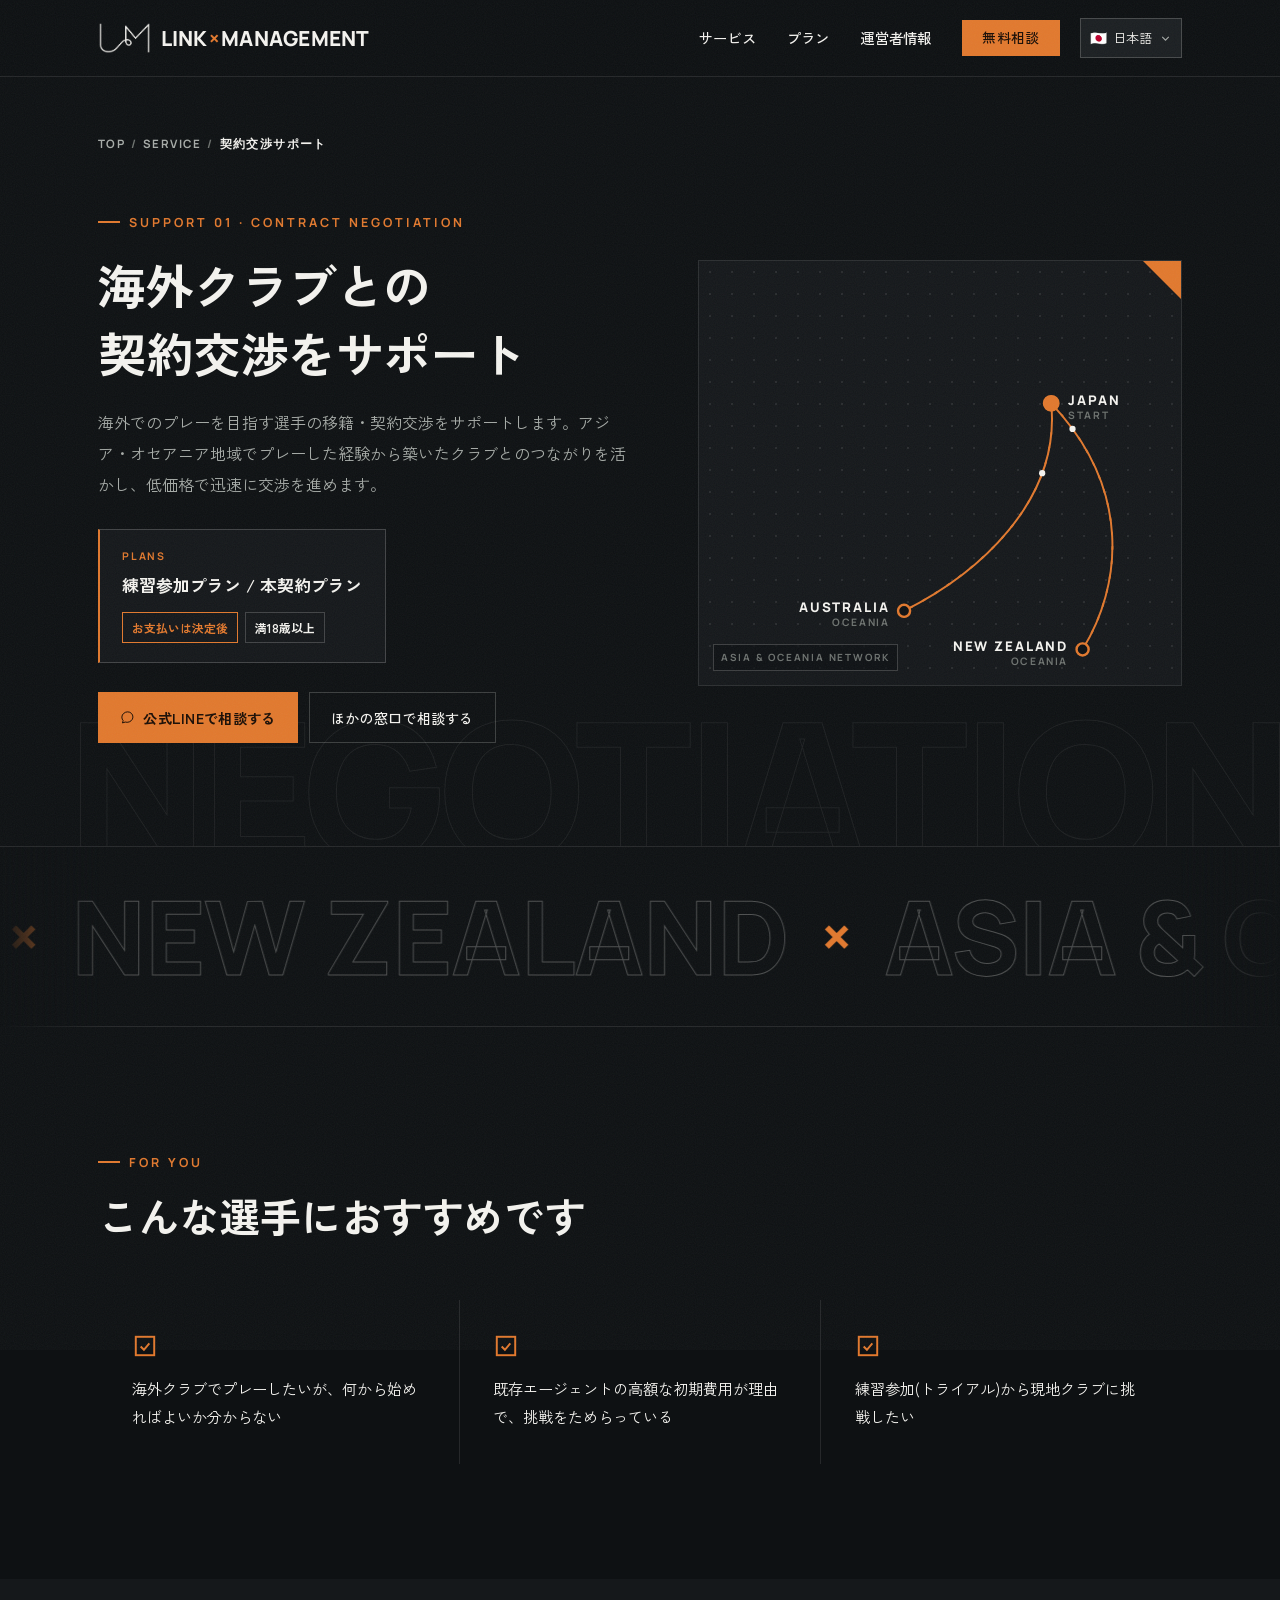
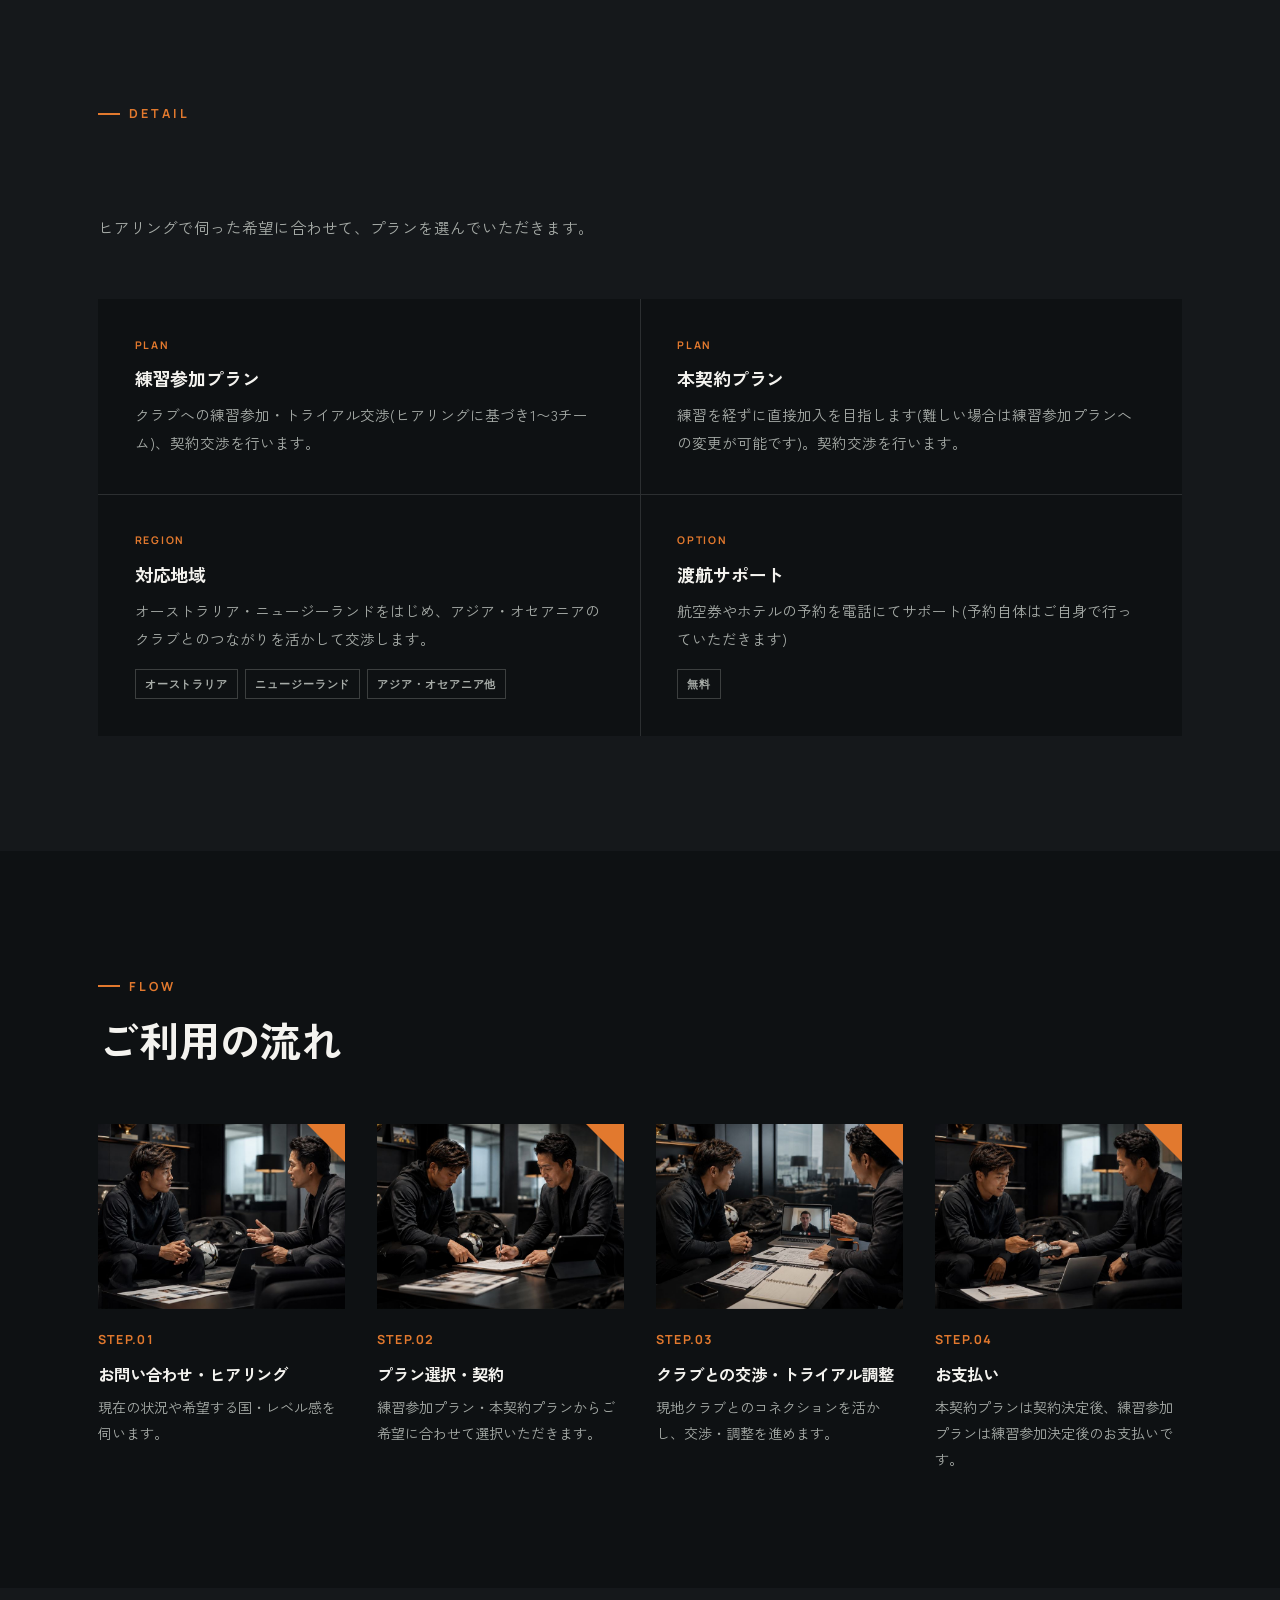
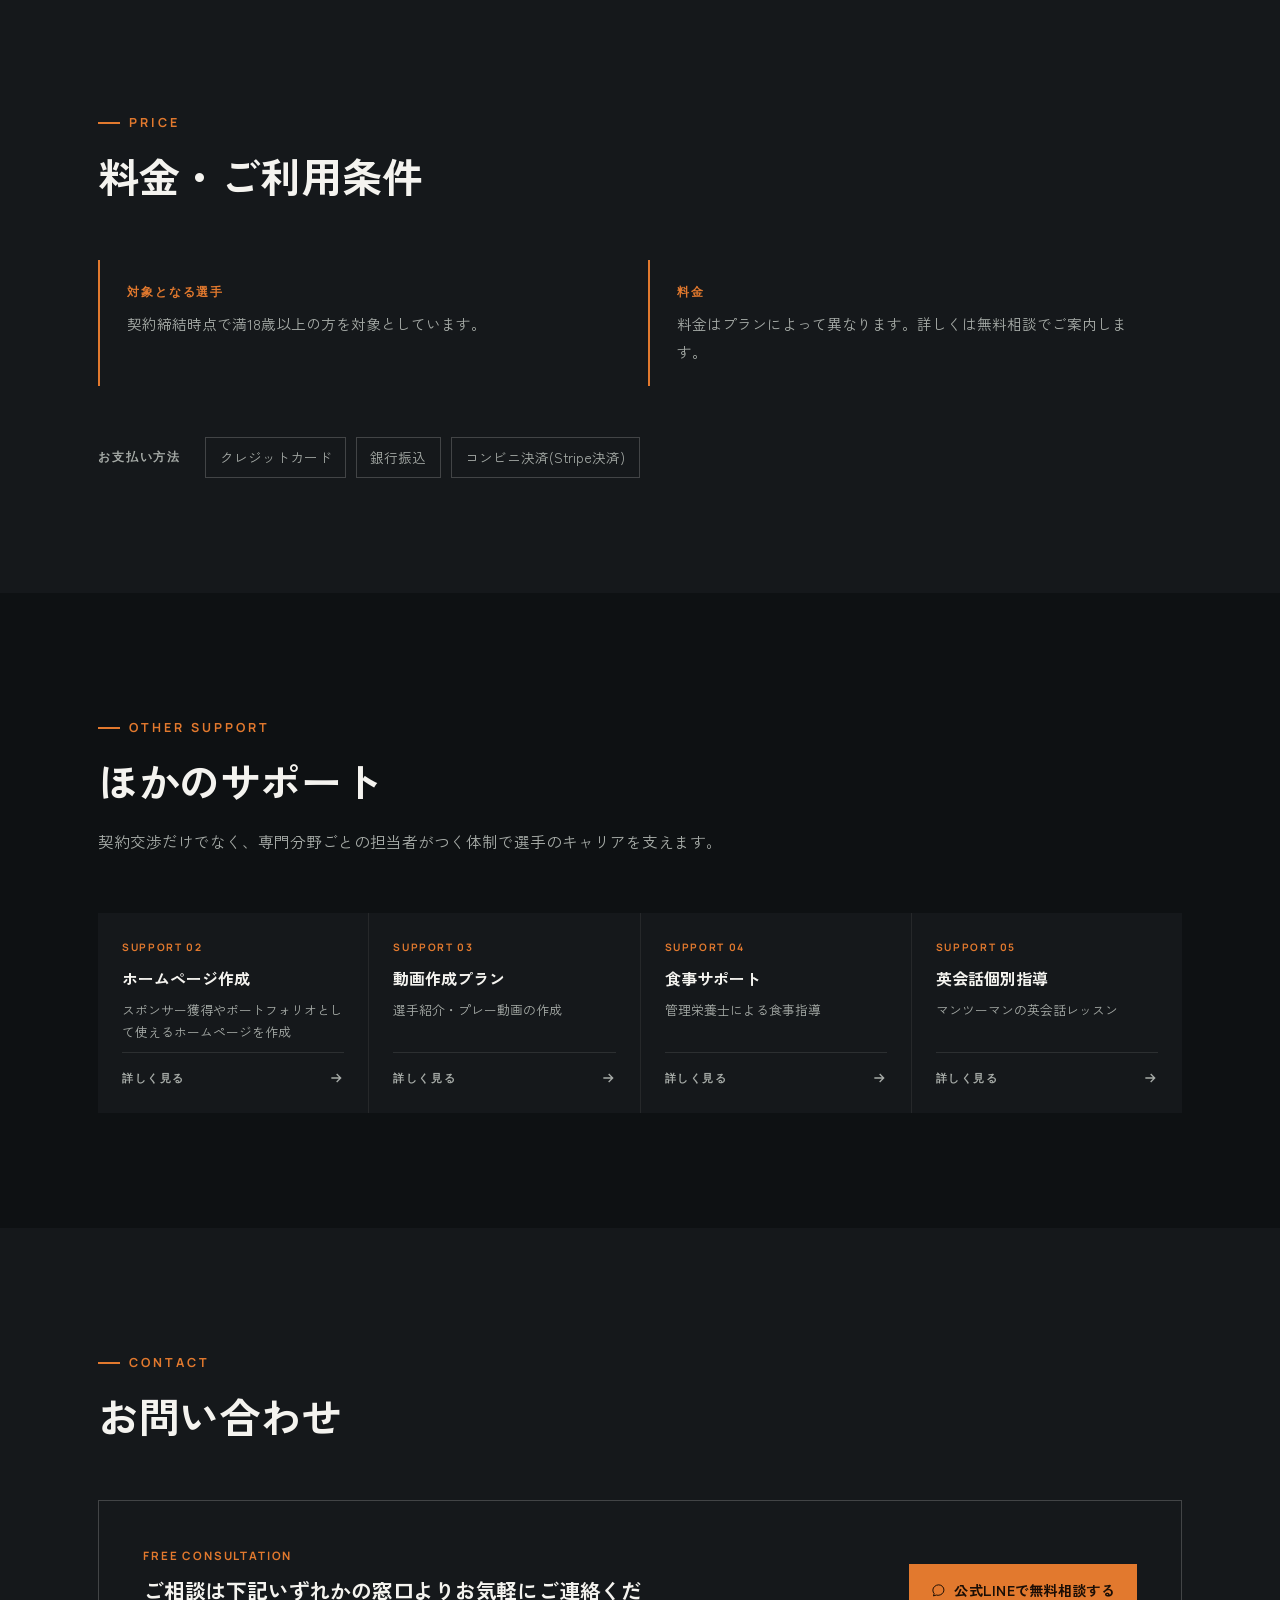
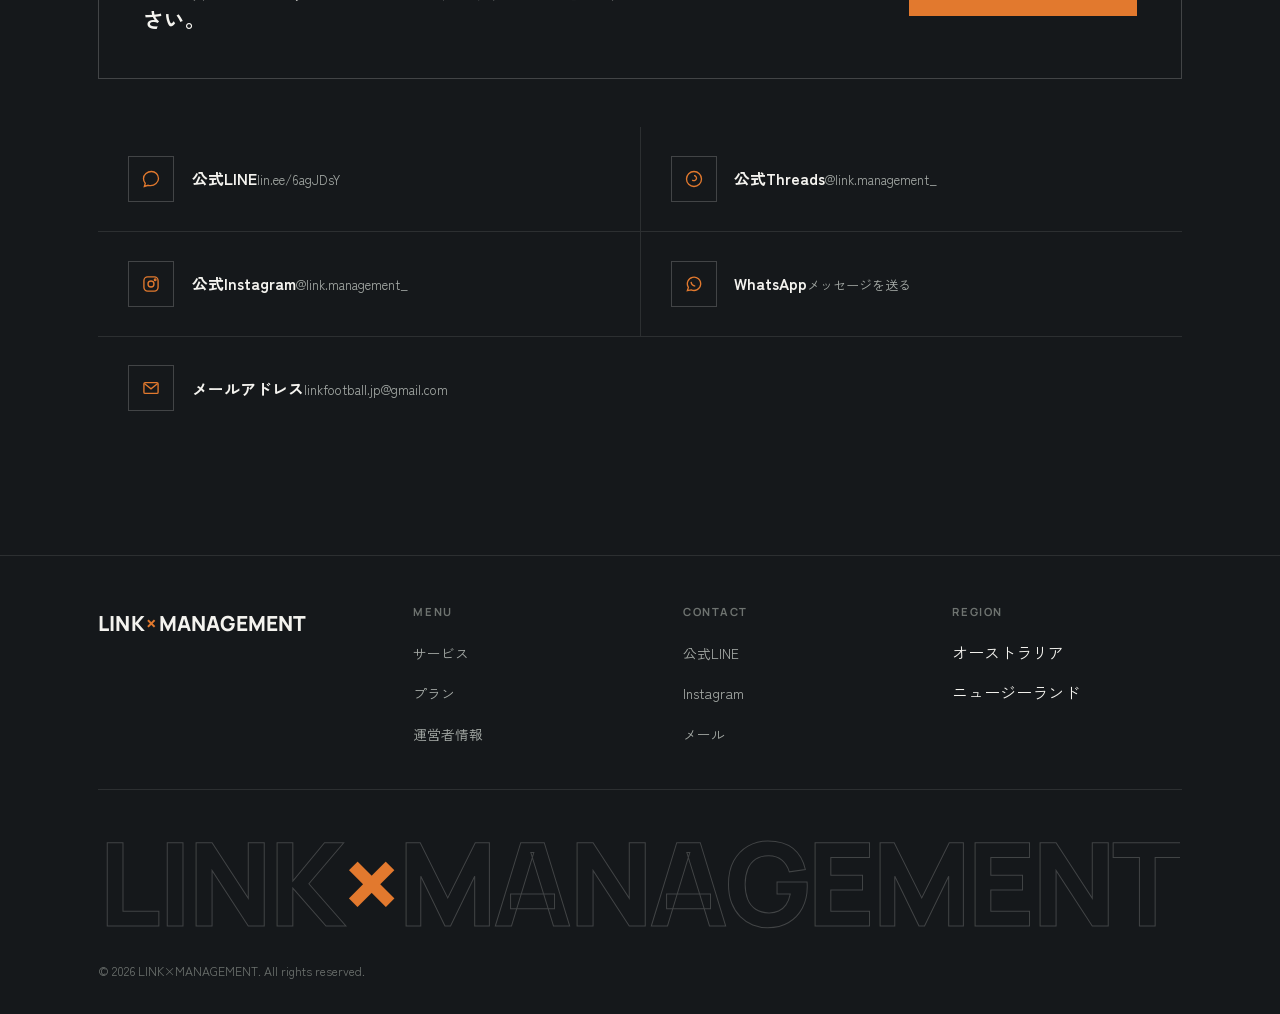
==== commit 7059c72f: "モンゴル(対応地域)とモンゴル語を削除 - トップ:対応地域・フッターのRegion・地域名の帯・運営者情報の本文から   モンゴルを削除(全言語の訳も修正)。検索エンジン向けの説明文と   構造化デ" ====
--- a/contract/index.html
+++ b/contract/index.html
@@ -42,7 +42,7 @@
 <span class="lang-trigger__name" id="lang-trigger-name">日本語</span>
 <svg class="lang-trigger__chevron" fill="none" stroke="currentColor" stroke-width="2" viewbox="0 0 24 24"><path d="M6 9l6 6 6-6"></path></svg>
 </button>
-<ul aria-label="Language / 言語を選択" class="lang-listbox" hidden="" id="lang-listbox" role="listbox" tabindex="-1"><li aria-selected="true" data-lang="ja" role="option" tabindex="-1"><span class="flag">🇯🇵</span><span class="name">日本語</span></li><li aria-selected="false" data-lang="en" role="option" tabindex="-1"><span class="flag">🇺🇸</span><span class="name">English</span></li><li aria-selected="false" data-lang="pt" role="option" tabindex="-1"><span class="flag">🇧🇷</span><span class="name">Português</span></li><li aria-selected="false" data-lang="mn" role="option" tabindex="-1"><span class="flag">🇲🇳</span><span class="name">Монгол</span></li><li aria-selected="false" data-lang="ko" role="option" tabindex="-1"><span class="flag">🇰🇷</span><span class="name">한국어</span></li><li aria-selected="false" data-lang="th" role="option" tabindex="-1"><span class="flag">🇹🇭</span><span class="name">ไทย</span></li><li aria-selected="false" data-lang="zh" role="option" tabindex="-1"><span class="flag">🇨🇳</span><span class="name">中文</span></li><li aria-selected="false" data-lang="es" role="option" tabindex="-1"><span class="flag">🇪🇸</span><span class="name">Español</span></li></ul>
+<ul aria-label="Language / 言語を選択" class="lang-listbox" hidden="" id="lang-listbox" role="listbox" tabindex="-1"><li aria-selected="true" data-lang="ja" role="option" tabindex="-1"><span class="flag">🇯🇵</span><span class="name">日本語</span></li><li aria-selected="false" data-lang="en" role="option" tabindex="-1"><span class="flag">🇺🇸</span><span class="name">English</span></li><li aria-selected="false" data-lang="pt" role="option" tabindex="-1"><span class="flag">🇧🇷</span><span class="name">Português</span></li><li aria-selected="false" data-lang="ko" role="option" tabindex="-1"><span class="flag">🇰🇷</span><span class="name">한국어</span></li><li aria-selected="false" data-lang="th" role="option" tabindex="-1"><span class="flag">🇹🇭</span><span class="name">ไทย</span></li><li aria-selected="false" data-lang="zh" role="option" tabindex="-1"><span class="flag">🇨🇳</span><span class="name">中文</span></li><li aria-selected="false" data-lang="es" role="option" tabindex="-1"><span class="flag">🇪🇸</span><span class="name">Español</span></li></ul>
 </div>
 <button aria-controls="nav-mobile" aria-expanded="false" aria-label="Menu" class="menu-toggle"><span></span><span></span><span></span></button>
 </div>
@@ -71,11 +71,11 @@
 <a class="btn btn-outline" data-i18n="btn.other" href="#contact">ほかの窓口で相談する</a>
 </div>
 </div>
-<div class="visual route" aria-hidden="true"><div class="visual__in"><div class="visual__grid"></div><svg viewBox="0 0 400 352" preserveAspectRatio="xMidYMid meet"><path class="path-bg" d="M292,118 C250,70 214,60 176,70"></path><path class="path" d="M292,118 C250,70 214,60 176,70"></path><path class="flow" d="M292,118 C250,70 214,60 176,70" id="r0"></path><path class="path-bg" d="M292,118 C300,200 230,260 170,290"></path><path class="path" d="M292,118 C300,200 230,260 170,290"></path><path class="flow" d="M292,118 C300,200 230,260 170,290" id="r1"></path><path class="path-bg" d="M292,118 C360,190 350,270 318,322"></path><path class="path" d="M292,118 C360,190 350,270 318,322"></path><path class="flow" d="M292,118 C360,190 350,270 318,322" id="r2"></path><circle class="traveler" r="2.6"><animateMotion dur="2.6s" repeatCount="indefinite" begin="1.8s"><mpath href="#r0"></mpath></animateMotion></circle><circle class="traveler" r="2.6"><animateMotion dur="3.1s" repeatCount="indefinite" begin="2.1s"><mpath href="#r1"></mpath></animateMotion></circle><circle class="traveler" r="2.6"><animateMotion dur="3.6s" repeatCount="indefinite" begin="2.4s"><mpath href="#r2"></mpath></animateMotion></circle><circle class="pulse" cx="176" cy="70" r="5" style="--i:1"></circle><circle class="node" cx="176" cy="70" r="5"></circle><text class="lbl" x="164" y="71" text-anchor="end">MONGOLIA</text><text class="lbl-sub" x="164" y="83" text-anchor="end">EAST ASIA</text><circle class="pulse" cx="170" cy="290" r="5" style="--i:2"></circle><circle class="node" cx="170" cy="290" r="5"></circle><text class="lbl" x="158" y="291" text-anchor="end">AUSTRALIA</text><text class="lbl-sub" x="158" y="303" text-anchor="end">OCEANIA</text><circle class="pulse" cx="318" cy="322" r="5" style="--i:3"></circle><circle class="node" cx="318" cy="322" r="5"></circle><text class="lbl" x="306" y="323" text-anchor="end">NEW ZEALAND</text><text class="lbl-sub" x="306" y="335" text-anchor="end">OCEANIA</text><circle class="pulse" cx="292" cy="118" r="6" style="--i:0"></circle><circle class="node is-home" cx="292" cy="118" r="6"></circle><text class="lbl" x="306" y="119">JAPAN</text><text class="lbl-sub" x="306" y="131">START</text></svg></div><span class="visual__tag">Asia &amp; Oceania Network</span></div>
+<div class="visual route" aria-hidden="true"><div class="visual__in"><div class="visual__grid"></div><svg viewBox="0 0 400 352" preserveAspectRatio="xMidYMid meet"><path class="path-bg" d="M292,118 C300,200 230,260 170,290"></path><path class="path" d="M292,118 C300,200 230,260 170,290"></path><path class="flow" d="M292,118 C300,200 230,260 170,290" id="r0"></path><path class="path-bg" d="M292,118 C360,190 350,270 318,322"></path><path class="path" d="M292,118 C360,190 350,270 318,322"></path><path class="flow" d="M292,118 C360,190 350,270 318,322" id="r1"></path><circle class="traveler" r="2.6"><animateMotion dur="2.6s" repeatCount="indefinite" begin="1.8s"><mpath href="#r0"></mpath></animateMotion></circle><circle class="traveler" r="2.6"><animateMotion dur="3.1s" repeatCount="indefinite" begin="2.1s"><mpath href="#r1"></mpath></animateMotion></circle><circle class="pulse" cx="170" cy="290" r="5" style="--i:1"></circle><circle class="node" cx="170" cy="290" r="5"></circle><text class="lbl" x="158" y="291" text-anchor="end">AUSTRALIA</text><text class="lbl-sub" x="158" y="303" text-anchor="end">OCEANIA</text><circle class="pulse" cx="318" cy="322" r="5" style="--i:2"></circle><circle class="node" cx="318" cy="322" r="5"></circle><text class="lbl" x="306" y="323" text-anchor="end">NEW ZEALAND</text><text class="lbl-sub" x="306" y="335" text-anchor="end">OCEANIA</text><circle class="pulse" cx="292" cy="118" r="6" style="--i:0"></circle><circle class="node is-home" cx="292" cy="118" r="6"></circle><text class="lbl" x="306" y="119">JAPAN</text><text class="lbl-sub" x="306" y="131">START</text></svg></div><span class="visual__tag">Asia &amp; Oceania Network</span></div>
 </div>
 </div>
 </section>
-<div aria-hidden="true" class="marquee"><div class="marquee__track"><div class="marquee__group"><span class="marquee__item">Australia</span><span class="marquee__sep">×</span><span class="marquee__item">New Zealand</span><span class="marquee__sep">×</span><span class="marquee__item">Mongolia</span><span class="marquee__sep">×</span><span class="marquee__item">Asia &amp; Oceania</span><span class="marquee__sep">×</span></div><div class="marquee__group"><span class="marquee__item">Australia</span><span class="marquee__sep">×</span><span class="marquee__item">New Zealand</span><span class="marquee__sep">×</span><span class="marquee__item">Mongolia</span><span class="marquee__sep">×</span><span class="marquee__item">Asia &amp; Oceania</span><span class="marquee__sep">×</span></div></div></div>
+<div aria-hidden="true" class="marquee"><div class="marquee__track"><div class="marquee__group"><span class="marquee__item">Australia</span><span class="marquee__sep">×</span><span class="marquee__item">New Zealand</span><span class="marquee__sep">×</span><span class="marquee__item">Asia &amp; Oceania</span><span class="marquee__sep">×</span><span class="marquee__item">Trial &amp; Contract</span><span class="marquee__sep">×</span></div><div class="marquee__group"><span class="marquee__item">Australia</span><span class="marquee__sep">×</span><span class="marquee__item">New Zealand</span><span class="marquee__sep">×</span><span class="marquee__item">Asia &amp; Oceania</span><span class="marquee__sep">×</span><span class="marquee__item">Trial &amp; Contract</span><span class="marquee__sep">×</span></div></div></div>
 
 <section id="for"><div class="wrap">
 <div class="section-head"><span class="eyebrow">For You</span><h2 data-i18n="sec.for">こんな選手におすすめです</h2></div>
@@ -83,7 +83,7 @@
 </div></section>
 <section class="bleed-alt" id="detail"><div class="wrap">
 <div class="section-head"><span class="eyebrow">Detail</span><h2 data-i18n="c.inc.h2">2つのプランから選べます</h2><p class="sub" data-i18n="c.inc.sub">ヒアリングで伺った希望に合わせて、プランを選んでいただきます。</p></div>
-<div class="inc-grid"><div class="inc-card"><span class="k">Plan</span><h3 data-i18n="plan1.title">練習参加プラン</h3><p data-i18n="plan1.desc">クラブへの練習参加・トライアル交渉(ヒアリングに基づき1〜3チーム)、契約交渉を行います。</p></div><div class="inc-card"><span class="k">Plan</span><h3 data-i18n="plan2.title">本契約プラン</h3><p data-i18n="plan2.desc">練習を経ずに直接加入を目指します(難しい場合は練習参加プランへの変更が可能です)。契約交渉を行います。</p></div><div class="inc-card"><span class="k">Region</span><h3 data-i18n="ticker.label">対応地域</h3><p data-i18n="c.region.p">オーストラリア・ニュージーランド・モンゴルをはじめ、アジア・オセアニアのクラブとのつながりを活かして交渉します。</p><ul class="tagline"><li data-i18n="ticker.tag.au">オーストラリア</li><li data-i18n="ticker.tag.nz">ニュージーランド</li><li data-i18n="ticker.tag.mn">モンゴル</li><li data-i18n="ticker.tag.asia">アジア・オセアニア他</li></ul></div><div class="inc-card"><span class="k">Option</span><h3 data-i18n="opt3.name">渡航サポート</h3><p data-i18n="opt3.desc">航空券やホテルの予約を電話にてサポート(予約自体はご自身で行っていただきます)</p><ul class="tagline"><li data-i18n="opt3.free">無料</li></ul></div></div>
+<div class="inc-grid"><div class="inc-card"><span class="k">Plan</span><h3 data-i18n="plan1.title">練習参加プラン</h3><p data-i18n="plan1.desc">クラブへの練習参加・トライアル交渉(ヒアリングに基づき1〜3チーム)、契約交渉を行います。</p></div><div class="inc-card"><span class="k">Plan</span><h3 data-i18n="plan2.title">本契約プラン</h3><p data-i18n="plan2.desc">練習を経ずに直接加入を目指します(難しい場合は練習参加プランへの変更が可能です)。契約交渉を行います。</p></div><div class="inc-card"><span class="k">Region</span><h3 data-i18n="ticker.label">対応地域</h3><p data-i18n="c.region.p">オーストラリア・ニュージーランドをはじめ、アジア・オセアニアのクラブとのつながりを活かして交渉します。</p><ul class="tagline"><li data-i18n="ticker.tag.au">オーストラリア</li><li data-i18n="ticker.tag.nz">ニュージーランド</li><li data-i18n="ticker.tag.asia">アジア・オセアニア他</li></ul></div><div class="inc-card"><span class="k">Option</span><h3 data-i18n="opt3.name">渡航サポート</h3><p data-i18n="opt3.desc">航空券やホテルの予約を電話にてサポート(予約自体はご自身で行っていただきます)</p><ul class="tagline"><li data-i18n="opt3.free">無料</li></ul></div></div>
 
 </div></section>
 <section id="flow"><div class="wrap">
@@ -163,7 +163,6 @@
 <ul>
 <li data-i18n="ticker.tag.au">Australia</li>
 <li data-i18n="ticker.tag.nz">New Zealand</li>
-<li data-i18n="ticker.tag.mn">Mongolia</li>
 </ul>
 </div>
 </div>
--- a/assets/site.css
+++ b/assets/site.css
@@ -801,7 +801,7 @@
 html[lang="ko"]{ --font-jp:'Noto Sans KR', 'Manrope', sans-serif; }
 html[lang="th"]{ --font-jp:'Noto Sans Thai', 'Manrope', sans-serif; }
 html[lang="zh"]{ --font-jp:'Noto Sans SC', 'Manrope', sans-serif; }
-html[lang="en"], html[lang="pt"], html[lang="mn"], html[lang="es"]{ --font-jp:'Manrope', 'Zen Kaku Gothic New', sans-serif; }
+html[lang="en"], html[lang="pt"], html[lang="es"]{ --font-jp:'Manrope', 'Zen Kaku Gothic New', sans-serif; }
 
 .lp-link{
   display:inline-flex;align-items:center;gap:.4em;
